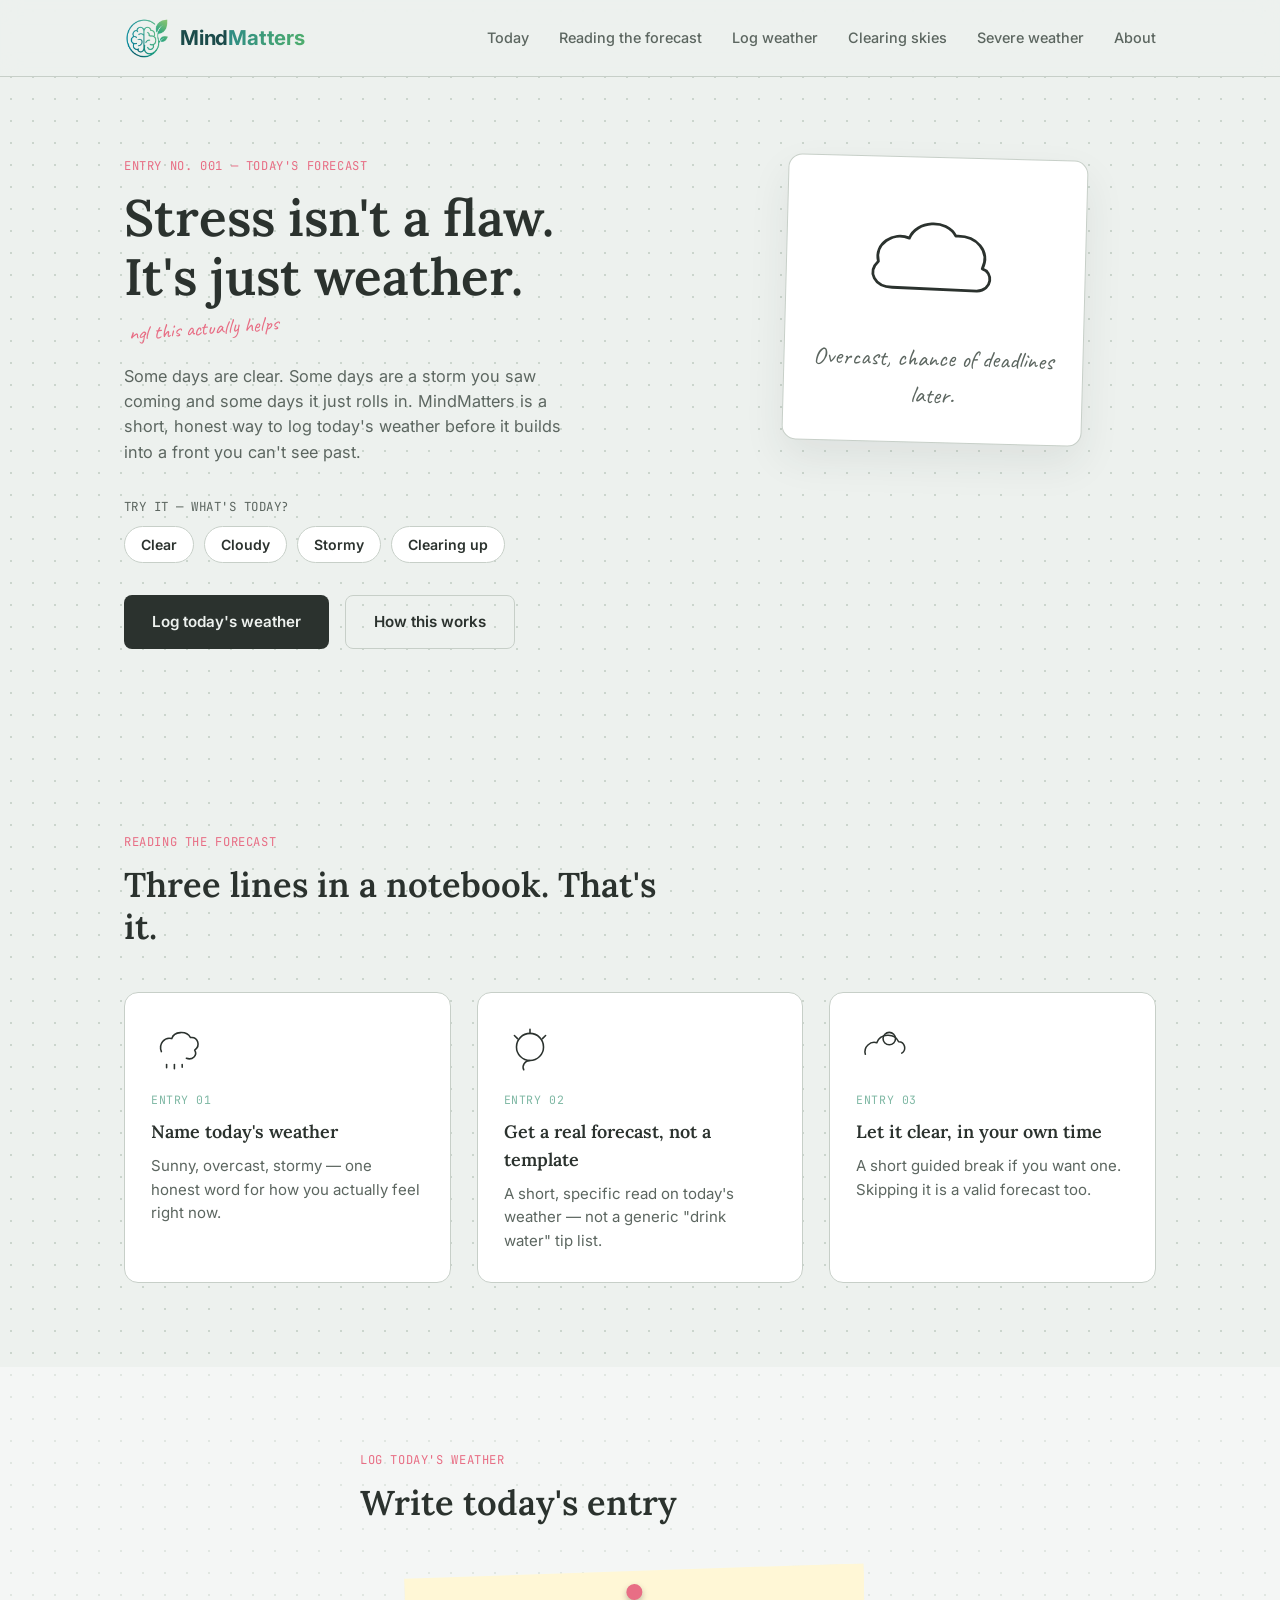
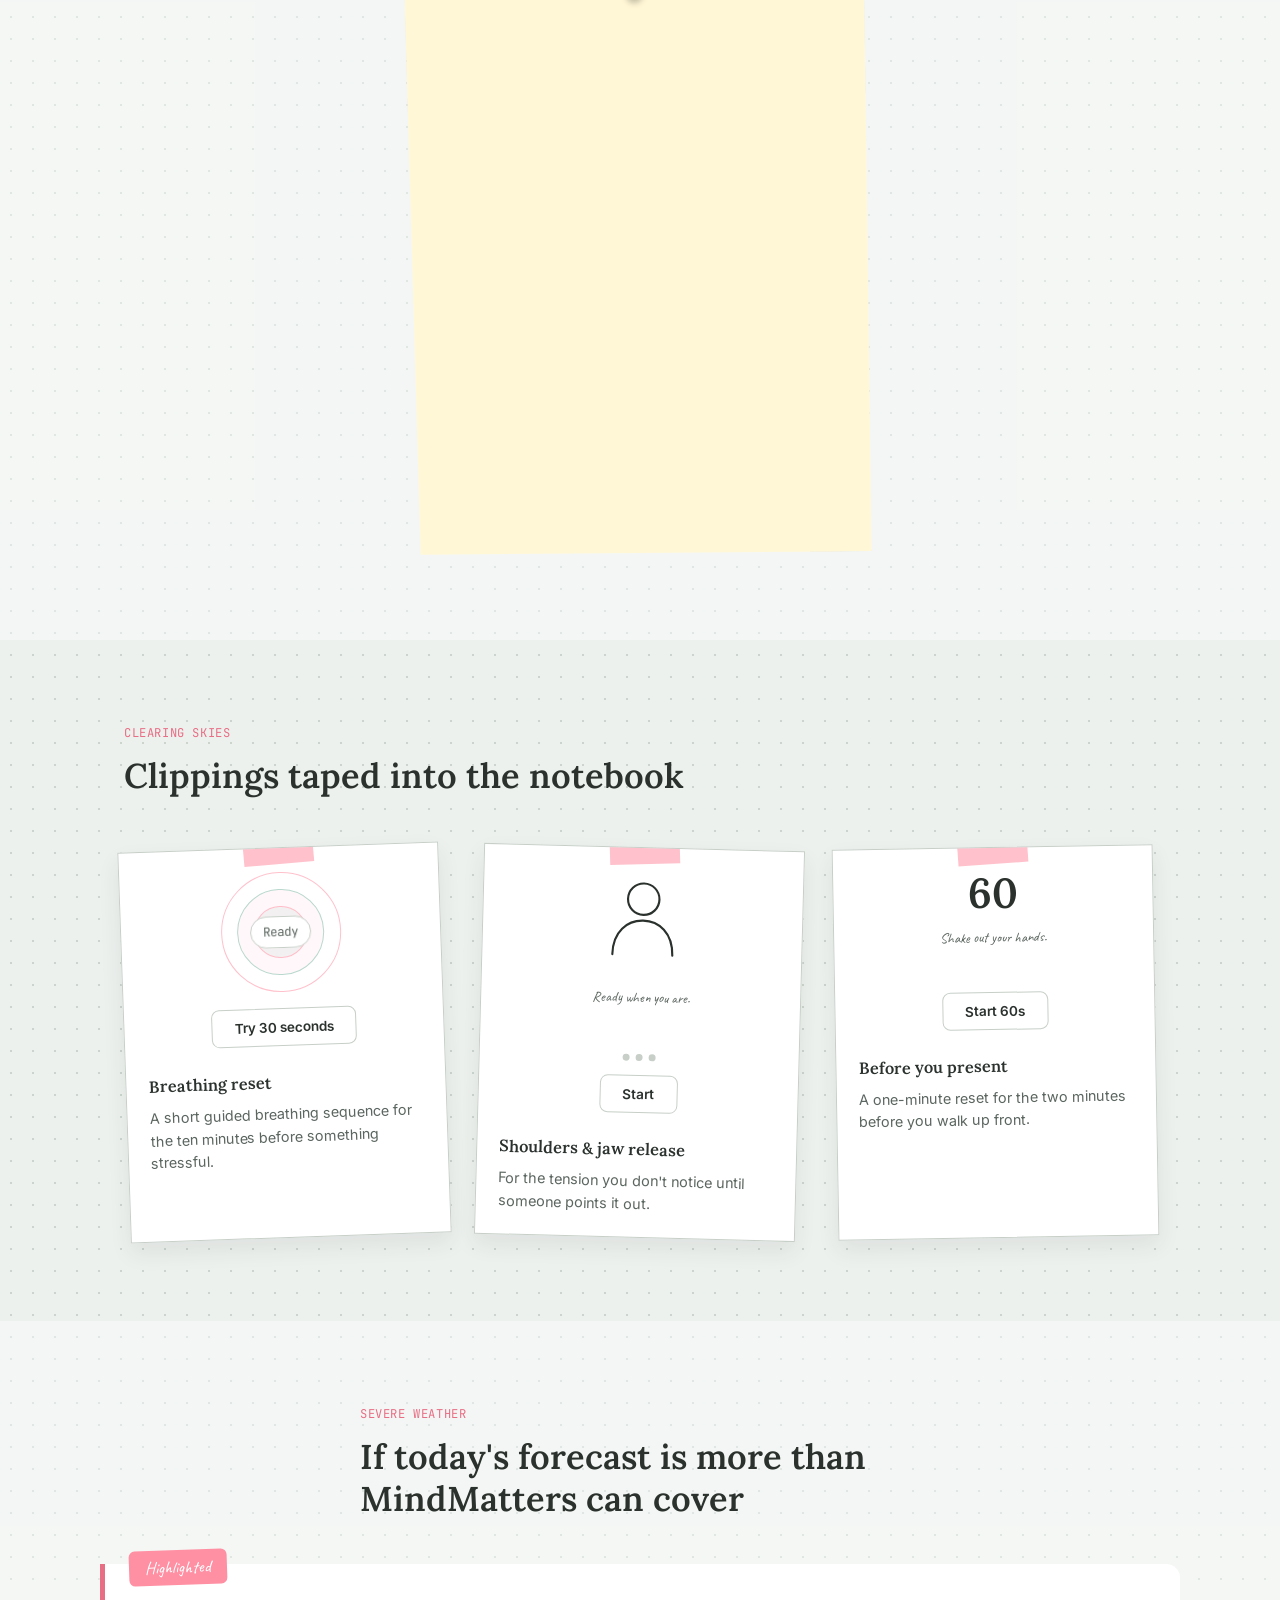
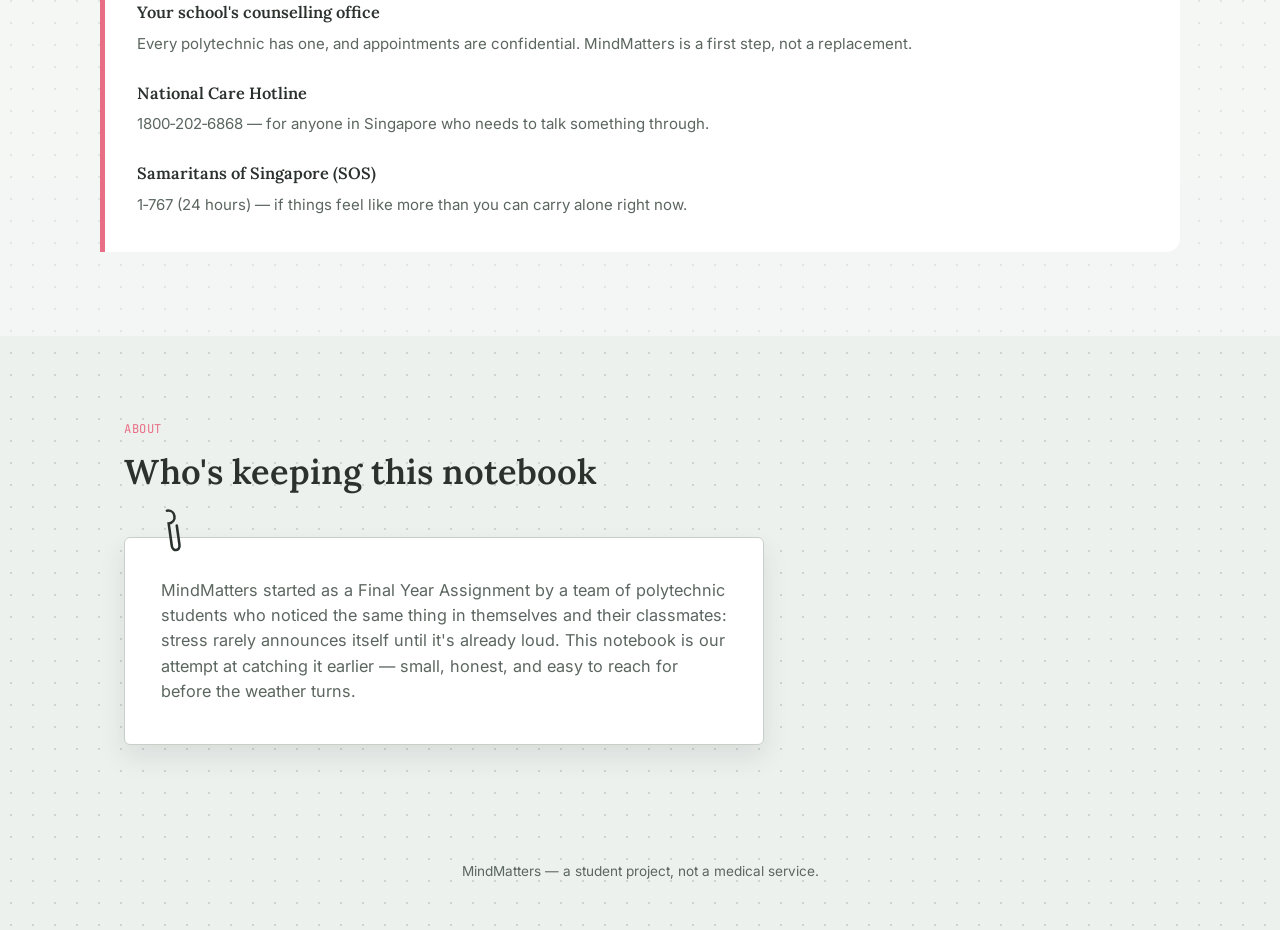
==== index.html @ 2b4a4339 "Add real weather transaction feature, rebuild Botpress logic, and update UI for better user experien" ====
<!DOCTYPE html>
<html lang="en">
<head>
<meta charset="UTF-8">
<meta name="viewport" content="width=device-width, initial-scale=1.0">
<title>MindMatters — Today's Forecast</title>
<link rel="preconnect" href="https://fonts.googleapis.com">
<link rel="preconnect" href="https://fonts.gstatic.com" crossorigin>
<link href="https://fonts.googleapis.com/css2?family=Lora:ital,wght@0,500;0,600;1,500&family=Caveat:wght@500;600;700&family=Inter:wght@400;500;600;700&family=JetBrains+Mono:wght@400;500&display=swap" rel="stylesheet">
<link rel="stylesheet" href="style.css">
</head>
<body>

<a class="skip-link" href="#main">Skip to content</a>

<!-- Ambient weather effects layer — purely decorative, sits behind all content -->
<div class="weather-fx" id="weatherFx" aria-hidden="true">
  <div class="fx-sun"></div>
  <div class="fx-rays">
    <span></span><span></span><span></span><span></span><span></span><span></span>
  </div>
  <div class="fx-clouds">
    <span class="fx-cloud fx-cloud-1"></span>
    <span class="fx-cloud fx-cloud-2"></span>
    <span class="fx-cloud fx-cloud-3"></span>
  </div>
  <div class="fx-rain">
    <span></span><span></span><span></span><span></span><span></span>
    <span></span><span></span><span></span><span></span><span></span>
    <span></span><span></span><span></span><span></span>
  </div>
  <div class="fx-sparkle">
    <span></span><span></span><span></span><span></span><span></span><span></span>
  </div>
</div>

<header class="site-header">
  <div class="header-inner">
    <a href="#home" class="logo">
      <img src="logo-icon.png" alt="" class="logo-mark" aria-hidden="true">
      <span class="logo-word">Mind<span class="logo-word-accent">Matters</span></span>
    </a>

    <button class="nav-toggle" id="navToggle" aria-expanded="false" aria-controls="primaryNav" aria-label="Toggle menu">
      <span></span><span></span><span></span>
    </button>

    <nav class="primary-nav" id="primaryNav">
      <a href="#home">Today</a>
      <a href="#how-it-works">Reading the forecast</a>
      <a href="#check-in">Log weather</a>
      <a href="#library">Clearing skies</a>
      <a href="#resources">Severe weather</a>
      <a href="#about">About</a>
    </nav>
  </div>
</header>

<main id="main">

  <!-- HERO: TODAY'S FORECAST -->
  <section id="home" class="hero">
    <div class="hero-copy">
      <p class="eyebrow">Entry no. 001 — Today's forecast</p>
      <h1>Stress isn't a flaw.<br>It's just weather.</h1>
      <span class="margin-note margin-note-1">ngl this actually helps</span>
      <p class="hero-sub">
        Some days are clear. Some days are a storm you saw coming and some
        days it just rolls in. MindMatters is a short, honest way to log
        today's weather before it builds into a front you can't see past.
      </p>

      <div class="weather-picker" role="group" aria-label="Try picking today's weather">
        <p class="picker-label">Try it — what's today?</p>
        <div class="picker-buttons">
          <button class="picker-btn" data-weather="sunny" aria-pressed="false">Clear</button>
          <button class="picker-btn" data-weather="cloudy" aria-pressed="false">Cloudy</button>
          <button class="picker-btn" data-weather="stormy" aria-pressed="false">Stormy</button>
          <button class="picker-btn" data-weather="clearing" aria-pressed="false">Clearing up</button>
        </div>
      </div>

      <div class="hero-actions">
        <a href="#check-in" class="btn btn-primary">Log today's weather</a>
        <a href="#how-it-works" class="btn btn-ghost">How this works</a>
      </div>
    </div>

    <div class="hero-visual">
      <div class="forecast-card" id="forecastCard">
        <div class="forecast-icon" id="forecastIcon" aria-hidden="true">
          <!-- Cloudy (default) -->
          <svg viewBox="0 0 200 160" class="icon-sketch">
            <path d="M46 118 C24 118 14 100 28 86 C22 64 46 48 66 56 C74 34 112 30 124 52 C150 50 168 70 158 92 C172 96 172 118 152 120 Z"
                  fill="none" stroke="currentColor" stroke-width="3.5" stroke-linecap="round" stroke-linejoin="round"/>
          </svg>
        </div>
        <p class="forecast-caption" id="forecastCaption">Overcast, chance of deadlines later.</p>
      </div>
    </div>
  </section>

  <!-- HOW IT WORKS: READING THE FORECAST -->
  <section id="how-it-works" class="section">
    <div class="section-head">
      <p class="eyebrow">Reading the forecast</p>
      <h2>Three lines in a notebook. That's it.</h2>
    </div>

    <div class="steps">
      <article class="step">
        <div class="step-icon" aria-hidden="true">
          <svg viewBox="0 0 100 100" class="icon-sketch">
            <path d="M20 55 C14 40 26 26 40 30 C44 16 68 14 76 28 C90 26 96 44 84 52 C90 62 80 72 68 68"
                  fill="none" stroke="currentColor" stroke-width="3" stroke-linecap="round" stroke-linejoin="round"/>
            <line x1="30" y1="80" x2="30" y2="86" stroke="currentColor" stroke-width="3" stroke-linecap="round"/>
            <line x1="45" y1="80" x2="45" y2="88" stroke="currentColor" stroke-width="3" stroke-linecap="round"/>
            <line x1="60" y1="80" x2="60" y2="85" stroke="currentColor" stroke-width="3" stroke-linecap="round"/>
          </svg>
        </div>
        <span class="step-mark">Entry 01</span>
        <h3>Name today's weather</h3>
        <p>Sunny, overcast, stormy — one honest word for how you actually feel right now.</p>
      </article>

      <article class="step">
        <div class="step-icon" aria-hidden="true">
          <svg viewBox="0 0 100 100" class="icon-sketch">
            <circle cx="50" cy="46" r="26" fill="none" stroke="currentColor" stroke-width="3"/>
            <path d="M50 20 L50 12 M74 30 L80 24 M26 30 L20 24 M50 72 C40 72 34 82 38 90"
                  fill="none" stroke="currentColor" stroke-width="3" stroke-linecap="round"/>
          </svg>
        </div>
        <span class="step-mark">Entry 02</span>
        <h3>Get a real forecast, not a template</h3>
        <p>A short, specific read on today's weather — not a generic "drink water" tip list.</p>
      </article>

      <article class="step">
        <div class="step-icon" aria-hidden="true">
          <svg viewBox="0 0 100 100" class="icon-sketch">
            <path d="M18 60 C14 46 28 34 40 38 C46 20 74 18 82 36 C94 36 98 52 88 58"
                  fill="none" stroke="currentColor" stroke-width="3" stroke-linecap="round" stroke-linejoin="round"/>
            <circle cx="64" cy="30" r="12" fill="none" stroke="currentColor" stroke-width="3"/>
          </svg>
        </div>
        <span class="step-mark">Entry 03</span>
        <h3>Let it clear, in your own time</h3>
        <p>A short guided break if you want one. Skipping it is a valid forecast too.</p>
      </article>
    </div>
  </section>

  <!-- CHECK-IN: LOG TODAY'S WEATHER (live Botpress chatbot) -->
  <section id="check-in" class="section section-alt">
    <div class="section-head">
      <p class="eyebrow">Log today's weather</p>
      <h2>Write today's entry</h2>
    </div>

    <div class="sticky-note-wrap">
      <div class="sticky-note sticky-note-chat">
        <span class="pin" aria-hidden="true"></span>
        <div id="bp-embedded-webchat"></div>
      </div>
    </div>
  </section>

  <!-- LIBRARY: CLEARING SKIES -->
  <section id="library" class="section">
    <div class="section-head">
      <p class="eyebrow">Clearing skies</p>
      <h2>Clippings taped into the notebook</h2>
    </div>

    <div class="library-grid">
      <article class="clipping clipping-1 clipping-breathing">
        <div class="clipping-tape" aria-hidden="true"></div>
        <div class="breathing-exercise">
          <div class="breathing-ring-wrap">
            <div class="breathing-ring" id="libraryRing">
              <div class="ring ring-1"></div>
              <div class="ring ring-2"></div>
              <div class="ring ring-3"></div>
              <span class="ring-label" id="libraryRingLabel">Ready</span>
            </div>
          </div>
          <button class="btn btn-ghost breathing-btn" id="breathingToggle">Try 30 seconds</button>
        </div>
        <h3>Breathing reset</h3>
        <p>A short guided breathing sequence for the ten minutes before something stressful.</p>
      </article>
      <article class="clipping clipping-2">
        <div class="clipping-tape" aria-hidden="true"></div>
        <div class="release-exercise">
          <div class="release-visual" aria-hidden="true">
            <svg viewBox="0 0 140 140" class="icon-sketch release-figure">
              <!-- simple head + shoulders outline -->
              <circle cx="70" cy="38" r="22" fill="none" stroke="currentColor" stroke-width="3"/>
              <path d="M28 116 C28 84 48 68 70 68 C92 68 112 84 112 116"
                    fill="none" stroke="currentColor" stroke-width="3" stroke-linecap="round"/>
              <!-- zone markers, toggled by JS -->
              <circle class="zone-mark zone-shoulders" cx="40" cy="82" r="9" fill="var(--highlight)" opacity="0"/>
              <circle class="zone-mark zone-shoulders" cx="100" cy="82" r="9" fill="var(--highlight)" opacity="0"/>
              <circle class="zone-mark zone-jaw" cx="70" cy="52" r="9" fill="var(--highlight)" opacity="0"/>
              <circle class="zone-mark zone-hands" cx="30" cy="118" r="9" fill="var(--highlight)" opacity="0"/>
              <circle class="zone-mark zone-hands" cx="110" cy="118" r="9" fill="var(--highlight)" opacity="0"/>
            </svg>
          </div>
          <p class="release-step-text" id="releaseStepText">Ready when you are.</p>
          <div class="release-dots" id="releaseDots" aria-hidden="true">
            <span class="release-dot"></span>
            <span class="release-dot"></span>
            <span class="release-dot"></span>
          </div>
          <button class="btn btn-ghost release-btn" id="releaseNextBtn">Start</button>
        </div>
        <h3>Shoulders &amp; jaw release</h3>
        <p>For the tension you don't notice until someone points it out.</p>
      </article>
      <article class="clipping clipping-3">
        <div class="clipping-tape" aria-hidden="true"></div>
        <div class="countdown-exercise">
          <div class="countdown-number" id="countdownNumber">60</div>
          <p class="countdown-line" id="countdownLine">Shake out your hands.</p>
          <button class="btn btn-ghost countdown-btn" id="countdownToggle">Start 60s</button>
        </div>
        <h3>Before you present</h3>
        <p>A one-minute reset for the two minutes before you walk up front.</p>
      </article>
    </div>
  </section>

  <!-- RESOURCES: SEVERE WEATHER ALERTS -->
  <section id="resources" class="section section-alt">
    <div class="section-head">
      <p class="eyebrow">Severe weather</p>
      <h2>If today's forecast is more than MindMatters can cover</h2>
    </div>

    <div class="alert-box">
      <span class="alert-tab">Highlighted</span>
      <div class="resource-list">
        <article class="resource-item">
          <h3>Your school's counselling office</h3>
          <p>Every polytechnic has one, and appointments are confidential. MindMatters is a first step, not a replacement.</p>
        </article>
        <article class="resource-item">
          <h3>National Care Hotline</h3>
          <p>1800‑202‑6868 — for anyone in Singapore who needs to talk something through.</p>
        </article>
        <article class="resource-item">
          <h3>Samaritans of Singapore (SOS)</h3>
          <p>1‑767 (24 hours) — if things feel like more than you can carry alone right now.</p>
        </article>
      </div>
    </div>
  </section>

  <!-- ABOUT: INDEX CARD -->
  <section id="about" class="section about">
    <div class="section-head">
      <p class="eyebrow">About</p>
      <h2>Who's keeping this notebook</h2>
    </div>

    <div class="index-card">
      <div class="paperclip" aria-hidden="true">
        <svg viewBox="0 0 40 90" class="icon-sketch">
          <path d="M20 10 C34 10 34 30 20 30 L20 65 C20 75 32 75 32 65 L32 35"
                fill="none" stroke="currentColor" stroke-width="4" stroke-linecap="round"/>
        </svg>
      </div>
      <p class="about-copy">
        MindMatters started as a Final Year Assignment by a team of polytechnic
        students who noticed the same thing in themselves and their classmates:
        stress rarely announces itself until it's already loud. This notebook
        is our attempt at catching it earlier — small, honest, and easy to
        reach for before the weather turns.
      </p>
    </div>
  </section>

</main>

<footer class="site-footer">
  <p>MindMatters — a student project, not a medical service.</p>
</footer>

<script src="script.js"></script>

<!-- Botpress chatbot embed -->
<script src="https://cdn.botpress.cloud/webchat/v3.6/inject.js"></script>
<script src="https://files.bpcontent.cloud/2026/07/03/06/20260703065441-HH4AR7KN.js" defer></script>

</body>
</html>
---- style.css ----
/* ---------- Design tokens ---------- */
:root {
  --paper: #EDF1EE;
  --paper-dot: #CBD5CD;
  --paper-white: #FFFFFF;
  --ink: #2B322E;
  --ink-soft: #5C6660;
  --highlight: #FF8FA3;
  --highlight-deep: #E86E85;
  --sun: #E8B34D;
  --storm: #4B5A78;
  --clearing: #7FB8A4;
  --line: #C7CFC8;

  --font-display: "Lora", Georgia, serif;
  --font-hand: "Caveat", cursive;
  --font-body: "Inter", -apple-system, sans-serif;
  --font-mono: "JetBrains Mono", monospace;

  --max-width: 1080px;
  --radius: 14px;

  /* Brand colors sampled from the teammate's logo gradient */
  --brand-deep: #1B4B4A;
  --brand-teal: #2E8B85;
  --brand-green: #4FAE6D;

  /* Whole-page tints per weather state (Option A: subtle wash, not a full repaint) */
  --paper-cloudy: #EDF1EE;
  --paper-sunny: #F6F0DE;
  --paper-stormy: #E6E9F0;
  --paper-clearing: #E9F2EC;
}

* { box-sizing: border-box; }
html { scroll-behavior: smooth; }

@media (prefers-reduced-motion: reduce) {
  html { scroll-behavior: auto; }
  *, *::before, *::after {
    animation-duration: 0.01ms !important;
    animation-iteration-count: 1 !important;
    transition-duration: 0.01ms !important;
  }
}

body {
  margin: 0;
  color: var(--ink);
  font-family: var(--font-body);
  line-height: 1.55;
  -webkit-font-smoothing: antialiased;
  background-color: var(--paper-cloudy);
  background-image: radial-gradient(var(--paper-dot) 1px, transparent 1px);
  background-size: 22px 22px;
  transition: background-color 0.7s ease;
}

/* Whole-page weather themes — a subtle wash only, dot grid and text stay the same */
body.theme-sunny { background-color: var(--paper-sunny); }
body.theme-cloudy { background-color: var(--paper-cloudy); }
body.theme-stormy { background-color: var(--paper-stormy); }
body.theme-clearing { background-color: var(--paper-clearing); }

/* Ensure real content always renders above the ambient weather layer */
.site-header, main, .site-footer {
  position: relative;
  z-index: 1;
}

/* ==================================================================
   AMBIENT WEATHER EFFECTS
   A restrained, atmospheric layer behind all content. Every element
   here is decorative (aria-hidden, pointer-events: none), low-opacity,
   and sits only in the negative space around your white content cards
   — so text contrast and readability are never affected.
   ================================================================== */

.weather-fx {
  position: fixed;
  inset: 0;
  z-index: 0;
  overflow: hidden;
  pointer-events: none;
}

/* Sub-layers are hidden by default; each theme reveals only the ones
   that make sense for that weather, with a slow cross-fade */
.fx-sun, .fx-rays, .fx-clouds, .fx-rain, .fx-sparkle {
  position: absolute;
  inset: 0;
  opacity: 0;
  transition: opacity 1.4s ease;
}

/* ---------- Sun glow + rays (sunny, and faintly in clearing) ---------- */
.fx-sun {
  background: radial-gradient(circle at 82% 12%, rgba(232, 179, 77, 0.35), transparent 42%);
  animation: fx-sun-pulse 8s ease-in-out infinite;
}
@keyframes fx-sun-pulse {
  0%, 100% { opacity: 1; }
  50% { opacity: 0.7; }
}

.fx-rays {
  transform-origin: 82% 12%;
  animation: fx-rays-rotate 120s linear infinite;
}
.fx-rays span {
  position: absolute;
  top: 12%;
  left: 82%;
  width: 1px;
  height: 46vh;
  background: linear-gradient(to bottom, rgba(232, 179, 77, 0.16), transparent);
  transform-origin: top center;
}
.fx-rays span:nth-child(1) { transform: rotate(0deg); }
.fx-rays span:nth-child(2) { transform: rotate(60deg); }
.fx-rays span:nth-child(3) { transform: rotate(120deg); }
.fx-rays span:nth-child(4) { transform: rotate(180deg); }
.fx-rays span:nth-child(5) { transform: rotate(240deg); }
.fx-rays span:nth-child(6) { transform: rotate(300deg); }
@keyframes fx-rays-rotate {
  from { transform: rotate(0deg); }
  to { transform: rotate(360deg); }
}

body.theme-sunny .fx-sun,
body.theme-sunny .fx-rays { opacity: 1; }
body.theme-clearing .fx-sun { opacity: 0.6; }

/* ---------- Drifting clouds (cloudy, and clearing as they drift away) ---------- */
.fx-cloud {
  position: absolute;
  border-radius: 50%;
  filter: blur(18px);
  background: radial-gradient(circle, rgba(92, 102, 96, 0.16), transparent 70%);
}
.fx-cloud-1 { width: 40vw; height: 40vw; top: 4%; left: -20%; animation: fx-drift-slow 70s linear infinite; }
.fx-cloud-2 { width: 30vw; height: 30vw; top: 32%; left: -35%; animation: fx-drift-slow 95s linear infinite 8s; }
.fx-cloud-3 { width: 24vw; height: 24vw; top: 62%; left: -15%; animation: fx-drift-slow 80s linear infinite 20s; }

@keyframes fx-drift-slow {
  from { transform: translateX(0); }
  to { transform: translateX(140vw); }
}

body.theme-cloudy .fx-clouds { opacity: 1; }
body.theme-stormy .fx-clouds { opacity: 1; }
body.theme-clearing .fx-clouds { opacity: 0.5; }

/* ---------- Falling rain (stormy) ---------- */
.fx-rain span {
  position: absolute;
  top: -10%;
  width: 1px;
  height: 3.5vh;
  background: linear-gradient(to bottom, transparent, rgba(75, 90, 120, 0.4));
  animation: fx-rain-fall 1.1s linear infinite;
}
.fx-rain span:nth-child(1)  { left: 4%;  animation-delay: 0s;    animation-duration: 1.0s; }
.fx-rain span:nth-child(2)  { left: 12%; animation-delay: 0.3s;  animation-duration: 1.2s; }
.fx-rain span:nth-child(3)  { left: 20%; animation-delay: 0.6s;  animation-duration: 0.9s; }
.fx-rain span:nth-child(4)  { left: 28%; animation-delay: 0.1s;  animation-duration: 1.1s; }
.fx-rain span:nth-child(5)  { left: 36%; animation-delay: 0.5s;  animation-duration: 1.3s; }
.fx-rain span:nth-child(6)  { left: 44%; animation-delay: 0.2s;  animation-duration: 1.0s; }
.fx-rain span:nth-child(7)  { left: 52%; animation-delay: 0.7s;  animation-duration: 1.15s; }
.fx-rain span:nth-child(8)  { left: 60%; animation-delay: 0.4s;  animation-duration: 0.95s; }
.fx-rain span:nth-child(9)  { left: 68%; animation-delay: 0.15s; animation-duration: 1.25s; }
.fx-rain span:nth-child(10) { left: 76%; animation-delay: 0.55s; animation-duration: 1.05s; }
.fx-rain span:nth-child(11) { left: 84%; animation-delay: 0.35s; animation-duration: 1.2s; }
.fx-rain span:nth-child(12) { left: 90%; animation-delay: 0.65s; animation-duration: 0.9s; }
.fx-rain span:nth-child(13) { left: 96%; animation-delay: 0.25s; animation-duration: 1.1s; }
.fx-rain span:nth-child(14) { left: 8%;  animation-delay: 0.8s;  animation-duration: 1.05s; }

@keyframes fx-rain-fall {
  from { transform: translateY(0); opacity: 0; }
  10% { opacity: 1; }
  90% { opacity: 1; }
  to { transform: translateY(115vh); opacity: 0; }
}

body.theme-stormy .fx-rain { opacity: 1; }

/* ---------- Rising sparkles (clearing) ---------- */
.fx-sparkle span {
  position: absolute;
  bottom: -4%;
  width: 4px;
  height: 4px;
  border-radius: 50%;
  background: var(--clearing);
  animation: fx-sparkle-rise 9s ease-in infinite;
}
.fx-sparkle span:nth-child(1) { left: 14%; animation-delay: 0s; }
.fx-sparkle span:nth-child(2) { left: 30%; animation-delay: 1.6s; }
.fx-sparkle span:nth-child(3) { left: 48%; animation-delay: 3.2s; }
.fx-sparkle span:nth-child(4) { left: 64%; animation-delay: 0.8s; }
.fx-sparkle span:nth-child(5) { left: 78%; animation-delay: 4.4s; }
.fx-sparkle span:nth-child(6) { left: 90%; animation-delay: 2.4s; }

@keyframes fx-sparkle-rise {
  0% { transform: translateY(0) scale(0.6); opacity: 0; }
  15% { opacity: 0.8; }
  85% { opacity: 0.5; }
  100% { transform: translateY(-90vh) scale(1); opacity: 0; }
}

body.theme-clearing .fx-sparkle { opacity: 1; }

/* Respect reduced-motion: switch off all ambient animation entirely
   rather than leaving elements frozen mid-frame */
@media (prefers-reduced-motion: reduce) {
  .weather-fx { display: none; }
}

.skip-link {
  position: absolute;
  left: -999px;
  top: 0;
  background: var(--ink);
  color: var(--paper);
  padding: 12px 20px;
  border-radius: 0 0 8px 0;
  z-index: 100;
}
.skip-link:focus { left: 0; }

a { color: inherit; }

h1, h2, h3 {
  font-family: var(--font-display);
  font-weight: 600;
  margin: 0;
  color: var(--ink);
}
p { margin: 0; }

.icon-sketch { width: 100%; height: 100%; color: var(--ink); }

.eyebrow {
  font-family: var(--font-mono);
  font-size: 0.76rem;
  letter-spacing: 0.05em;
  text-transform: uppercase;
  color: var(--highlight-deep);
  margin: 0 0 12px;
}

/* Handwritten margin notes */
.margin-note {
  display: inline-block;
  font-family: var(--font-hand);
  font-size: 1.3rem;
  color: var(--highlight-deep);
  transform: rotate(-4deg);
  margin: 6px 0 0 4px;
}

/* ---------- Buttons ---------- */
.btn {
  display: inline-flex;
  align-items: center;
  justify-content: center;
  padding: 14px 28px;
  border-radius: 8px;
  font-family: var(--font-body);
  font-weight: 600;
  font-size: 0.95rem;
  text-decoration: none;
  transition: transform 0.15s ease, box-shadow 0.15s ease;
}
.btn:focus-visible { outline: 3px solid var(--ink); outline-offset: 3px; }
.btn-primary { background: var(--ink); color: var(--paper); }
.btn-primary:hover { transform: translateY(-2px); box-shadow: 0 10px 24px rgba(43, 50, 46, 0.25); }
.btn-ghost { background: transparent; color: var(--ink); border: 1.5px solid var(--line); }
.btn-ghost:hover { border-color: var(--ink); }

/* ---------- Header ---------- */
.site-header {
  position: sticky;
  top: 0;
  z-index: 50;
  background: rgba(237, 241, 238, 0.9);
  backdrop-filter: blur(10px);
  border-bottom: 1px solid var(--line);
}
.header-inner {
  max-width: var(--max-width);
  margin: 0 auto;
  padding: 18px 24px;
  display: flex;
  align-items: center;
  justify-content: space-between;
}
.logo {
  display: flex; align-items: center; gap: 10px;
  text-decoration: none;
}
.logo-mark {
  height: 40px;
  width: auto;
  display: block;
}
.logo-word {
  font-family: var(--font-body);
  font-weight: 700;
  font-size: 1.28rem;
  letter-spacing: -0.01em;
  color: var(--brand-deep);
}
.logo-word-accent {
  background: linear-gradient(100deg, var(--brand-teal), var(--brand-green));
  -webkit-background-clip: text;
  background-clip: text;
  color: transparent;
}
.primary-nav { display: flex; gap: 30px; }
.primary-nav a {
  text-decoration: none; font-size: 0.9rem; font-weight: 500;
  color: var(--ink-soft); padding: 4px 0;
}
.primary-nav a:hover { color: var(--ink); }
.primary-nav a:focus-visible { outline: 2px solid var(--ink); outline-offset: 4px; }

.nav-toggle {
  display: none; flex-direction: column; justify-content: center; gap: 5px;
  width: 40px; height: 40px; background: none; border: none; cursor: pointer;
}
.nav-toggle span { display: block; height: 2px; width: 24px; background: var(--ink); transition: transform 0.2s ease, opacity 0.2s ease; }

/* ---------- Hero ---------- */
.hero {
  max-width: var(--max-width);
  margin: 0 auto;
  padding: 80px 24px 100px;
  display: grid;
  grid-template-columns: 1.1fr 0.9fr;
  gap: 48px;
  align-items: start;
}
.hero h1 {
  font-size: clamp(2.1rem, 4vw, 3.2rem);
  line-height: 1.15;
}
.hero-sub {
  margin-top: 20px; max-width: 46ch; color: var(--ink-soft); font-size: 1.02rem;
}

.weather-picker { margin-top: 32px; }
.picker-label {
  font-family: var(--font-mono); font-size: 0.78rem; color: var(--ink-soft);
  text-transform: uppercase; letter-spacing: 0.04em; margin-bottom: 10px;
}
.picker-buttons { display: flex; flex-wrap: wrap; gap: 10px; }
.picker-btn {
  font-family: var(--font-body); font-weight: 600; font-size: 0.88rem;
  padding: 9px 16px; border-radius: 100px; border: 1.5px solid var(--line);
  background: var(--paper-white); color: var(--ink); cursor: pointer;
  transition: transform 0.12s ease, border-color 0.12s ease, background 0.12s ease;
}
.picker-btn:hover { transform: translateY(-1px); border-color: var(--ink); }
.picker-btn:focus-visible { outline: 2px solid var(--ink); outline-offset: 2px; }
.picker-btn.active { background: var(--ink); color: var(--paper); border-color: var(--ink); }

.hero-actions { margin-top: 32px; display: flex; gap: 16px; flex-wrap: wrap; }

.hero-visual { display: flex; justify-content: center; }
.forecast-card {
  background: var(--paper-white);
  border: 1px solid var(--line);
  border-radius: var(--radius);
  padding: 36px 28px 28px;
  width: 100%;
  max-width: 300px;
  text-align: center;
  transform: rotate(1.5deg);
  box-shadow: 0 18px 40px rgba(43, 50, 46, 0.08);
}
.forecast-icon { width: 160px; height: 128px; margin: 0 auto; transition: color 0.2s ease; }
.forecast-caption {
  margin-top: 18px; font-family: var(--font-hand); font-size: 1.5rem; color: var(--ink-soft);
}

/* Weather state colors */
.forecast-card.state-sunny .forecast-icon { color: var(--sun); }
.forecast-card.state-stormy .forecast-icon { color: var(--storm); }
.forecast-card.state-clearing .forecast-icon { color: var(--clearing); }

/* ---------- Generic section ---------- */
.section { max-width: var(--max-width); margin: 0 auto; padding: 84px 24px; }
.section-alt { max-width: none; background: rgba(255,255,255,0.4); }
.section-alt > * { max-width: var(--max-width); margin-left: auto; margin-right: auto; }
.section-head { max-width: 56ch; margin-bottom: 44px; }
.section-head h2 { font-size: clamp(1.6rem, 3vw, 2.15rem); line-height: 1.22; }

/* ---------- Steps ---------- */
.steps { display: grid; grid-template-columns: repeat(3, 1fr); gap: 26px; }
.step {
  padding: 30px 26px; background: var(--paper-white);
  border-radius: var(--radius); border: 1px solid var(--line);
}
.step-icon { width: 52px; height: 52px; margin-bottom: 16px; }
.step-mark {
  display: block; font-family: var(--font-mono); font-size: 0.72rem;
  text-transform: uppercase; letter-spacing: 0.05em; color: var(--clearing); margin-bottom: 10px;
}
.step h3 { font-size: 1.12rem; margin-bottom: 8px; }
.step p { color: var(--ink-soft); font-size: 0.94rem; }

/* ---------- Sticky note (check-in placeholder) ---------- */
.sticky-note-wrap { display: flex; justify-content: center; }
.sticky-note {
  position: relative;
  background: #FFF7D6;
  width: 100%;
  max-width: 560px;
  padding: 56px 32px 40px;
  text-align: center;
  transform: rotate(-1.2deg);
  box-shadow: 0 14px 30px rgba(43, 50, 46, 0.12);
  clip-path: polygon(0% 1%, 100% 0%, 99% 100%, 1% 99%);
}
.pin {
  position: absolute;
  top: 16px; left: 50%; transform: translateX(-50%);
  width: 16px; height: 16px; border-radius: 50%;
  background: var(--highlight-deep);
  box-shadow: 0 3px 6px rgba(0,0,0,0.25);
}

/* Chat variant of the sticky note — taller, holds the embedded Botpress iframe */
.sticky-note-chat {
  padding: 44px 16px 24px;
  max-width: 460px;
}
#bp-embedded-webchat {
  width: 100%;
  min-height: 520px;
}

.chat-fallback {
  display: flex;
  align-items: center;
  justify-content: center;
  min-height: 420px;
  border: 1px dashed var(--line);
  border-radius: 10px;
  background: rgba(255,255,255,0.55);
  color: var(--ink-soft);
  font-size: 0.95rem;
}

/* Force Botpress's injected widget to render inline instead of as a floating bubble */
#bp-embedded-webchat iframe,
.bp-widget-web,
#bp-web-widget {
  position: static !important;
  width: 100% !important;
  height: 520px !important;
  max-height: none !important;
  border: none !important;
  border-radius: 10px;
  box-shadow: none !important;
}
.placeholder-badge {
  display: inline-block; font-family: var(--font-mono); font-size: 0.7rem;
  text-transform: uppercase; letter-spacing: 0.05em;
  background: var(--highlight); color: #fff; padding: 5px 12px; border-radius: 100px;
  margin-bottom: 16px;
}
.placeholder-title { font-family: var(--font-hand); font-size: 1.6rem; margin-bottom: 8px; color: var(--ink); }
.placeholder-sub { color: var(--ink-soft); font-size: 0.92rem; max-width: 40ch; margin: 0 auto; }

/* ---------- Library: taped clippings ---------- */
.library-grid { display: grid; grid-template-columns: repeat(3, 1fr); gap: 34px; padding-top: 6px; }
.clipping {
  position: relative;
  background: var(--paper-white);
  border: 1px solid var(--line);
  overflow: hidden;
  box-shadow: 0 10px 22px rgba(43, 50, 46, 0.08);
}
.clipping-1 { transform: rotate(-2deg); }
.clipping-2 { transform: rotate(1.5deg); }
.clipping-3 { transform: rotate(-1deg); }
.clipping-muted { opacity: 0.65; }
.clipping-tape {
  position: absolute; top: -6px; left: 50%; transform: translateX(-50%) rotate(-3deg);
  width: 70px; height: 22px; background: rgba(255, 143, 163, 0.55);
}
.library-thumb {
  height: 130px;
  background: linear-gradient(135deg, #EAF2EC, rgba(255,143,163,0.35) 180%);
  display: flex; align-items: center; justify-content: center;
}
.clipping h3 { font-size: 1.02rem; margin: 20px 22px 8px; }
.clipping p { font-size: 0.9rem; color: var(--ink-soft); margin: 0 22px 22px; }

/* ---------- Interactive breathing exercise card ---------- */
.breathing-exercise {
  padding: 24px 22px 4px;
  display: flex;
  flex-direction: column;
  align-items: center;
  gap: 16px;
}
.breathing-ring-wrap {
  width: 100%;
  display: flex;
  justify-content: center;
}
.breathing-ring {
  position: relative;
  width: 120px;
  height: 120px;
  display: flex;
  align-items: center;
  justify-content: center;
}
.breathing-ring .ring {
  position: absolute;
  border-radius: 50%;
  border: 1.5px solid var(--highlight);
  opacity: 0.55;
}
.breathing-ring .ring-1 { width: 100%; height: 100%; }
.breathing-ring .ring-2 { width: 72%; height: 72%; background: rgba(255,143,163,0.12); border-color: var(--clearing); }
.breathing-ring .ring-3 { width: 44%; height: 44%; background: rgba(127,184,164,0.18); }

.breathing-ring.active .ring-1 { animation: breathe-cycle 6s ease-in-out infinite; }
.breathing-ring.active .ring-2 { animation: breathe-cycle 6s ease-in-out infinite 0.12s; }
.breathing-ring.active .ring-3 { animation: breathe-cycle 6s ease-in-out infinite 0.24s; }

@keyframes breathe-cycle {
  0%, 100% { transform: scale(0.8); }
  40% { transform: scale(1.15); }
  60% { transform: scale(1.15); }
}

.ring-label {
  position: relative;
  z-index: 2;
  font-family: var(--font-mono);
  font-size: 0.78rem;
  color: var(--ink-soft);
  background: var(--paper-white);
  padding: 5px 12px;
  border-radius: 100px;
  border: 1px solid var(--line);
}
.breathing-btn {
  padding: 10px 22px;
  font-size: 0.85rem;
}

/* ---------- Shoulders & jaw release (click-through) ---------- */
.release-exercise {
  padding: 24px 22px 4px;
  display: flex;
  flex-direction: column;
  align-items: center;
  gap: 14px;
}
.release-visual {
  width: 100px;
  height: 100px;
}
.zone-mark {
  transition: opacity 0.3s ease;
}
.release-step-text {
  font-family: var(--font-hand);
  font-size: 1.25rem;
  color: var(--ink-soft);
  text-align: center;
  min-height: 32px;
}
.release-dots {
  display: flex;
  gap: 6px;
}
.release-dot {
  width: 7px;
  height: 7px;
  border-radius: 50%;
  background: var(--line);
  transition: background 0.2s ease;
}
.release-dot.active { background: var(--highlight-deep); }
.release-btn {
  padding: 10px 22px;
  font-size: 0.85rem;
}

/* ---------- Before you present (countdown) ---------- */
.countdown-exercise {
  padding: 24px 22px 4px;
  display: flex;
  flex-direction: column;
  align-items: center;
  gap: 12px;
}
.countdown-number {
  font-family: var(--font-display);
  font-size: 2.6rem;
  font-weight: 600;
  color: var(--ink);
  line-height: 1;
}
.countdown-line {
  font-family: var(--font-hand);
  font-size: 1.25rem;
  color: var(--ink-soft);
  text-align: center;
  min-height: 32px;
}
.countdown-btn {
  padding: 10px 22px;
  font-size: 0.85rem;
}

/* ---------- Resources: highlighted alert box ---------- */
.alert-box {
  position: relative;
  background: var(--paper-white);
  border-left: 5px solid var(--highlight-deep);
  border-radius: 0 var(--radius) var(--radius) 0;
  padding: 32px 32px 8px;
}
.alert-tab {
  position: absolute; top: -14px; left: 24px;
  background: var(--highlight); color: #fff;
  font-family: var(--font-hand); font-size: 1.1rem;
  padding: 4px 16px; border-radius: 6px; transform: rotate(-2deg);
}
.resource-list { display: grid; gap: 18px; padding-bottom: 24px; }
.resource-item { padding: 4px 0; }
.resource-item h3 { font-size: 1.02rem; margin-bottom: 6px; }
.resource-item p { color: var(--ink-soft); font-size: 0.94rem; }

/* ---------- About: index card ---------- */
.index-card {
  position: relative;
  background: var(--paper-white);
  border: 1px solid var(--line);
  border-radius: 6px;
  padding: 40px 36px;
  max-width: 640px;
  box-shadow: 0 12px 26px rgba(43, 50, 46, 0.1);
}
.paperclip {
  position: absolute; top: -34px; left: 32px;
  width: 26px; height: 58px; transform: rotate(-8deg);
  color: var(--ink-soft);
}
.about-copy { color: var(--ink-soft); font-size: 1.02rem; max-width: 58ch; }

/* ---------- Footer ---------- */
.site-footer { text-align: center; padding: 32px 24px 48px; color: var(--ink-soft); font-size: 0.85rem; }

/* ---------- Responsive ---------- */
@media (max-width: 860px) {
  .hero { grid-template-columns: 1fr; padding-top: 52px; }
  .hero-visual { order: -1; margin-bottom: 24px; justify-content: flex-start; }
  .steps { grid-template-columns: 1fr; }
  .library-grid { grid-template-columns: 1fr; }
}

@media (max-width: 720px) {
  .nav-toggle { display: flex; }
  .primary-nav {
    position: absolute; top: 100%; left: 0; right: 0;
    flex-direction: column; background: var(--paper);
    border-bottom: 1px solid var(--line);
    padding: 12px 24px 24px; gap: 4px;
    transform: translateY(-8px); opacity: 0; pointer-events: none;
    transition: transform 0.2s ease, opacity 0.2s ease;
  }
  .primary-nav.open { transform: translateY(0); opacity: 1; pointer-events: auto; }
  .primary-nav a { padding: 12px 0; border-bottom: 1px solid var(--line); }
  .nav-toggle.open span:nth-child(1) { transform: translateY(7px) rotate(45deg); }
  .nav-toggle.open span:nth-child(2) { opacity: 0; }
  .nav-toggle.open span:nth-child(3) { transform: translateY(-7px) rotate(-45deg); }
}
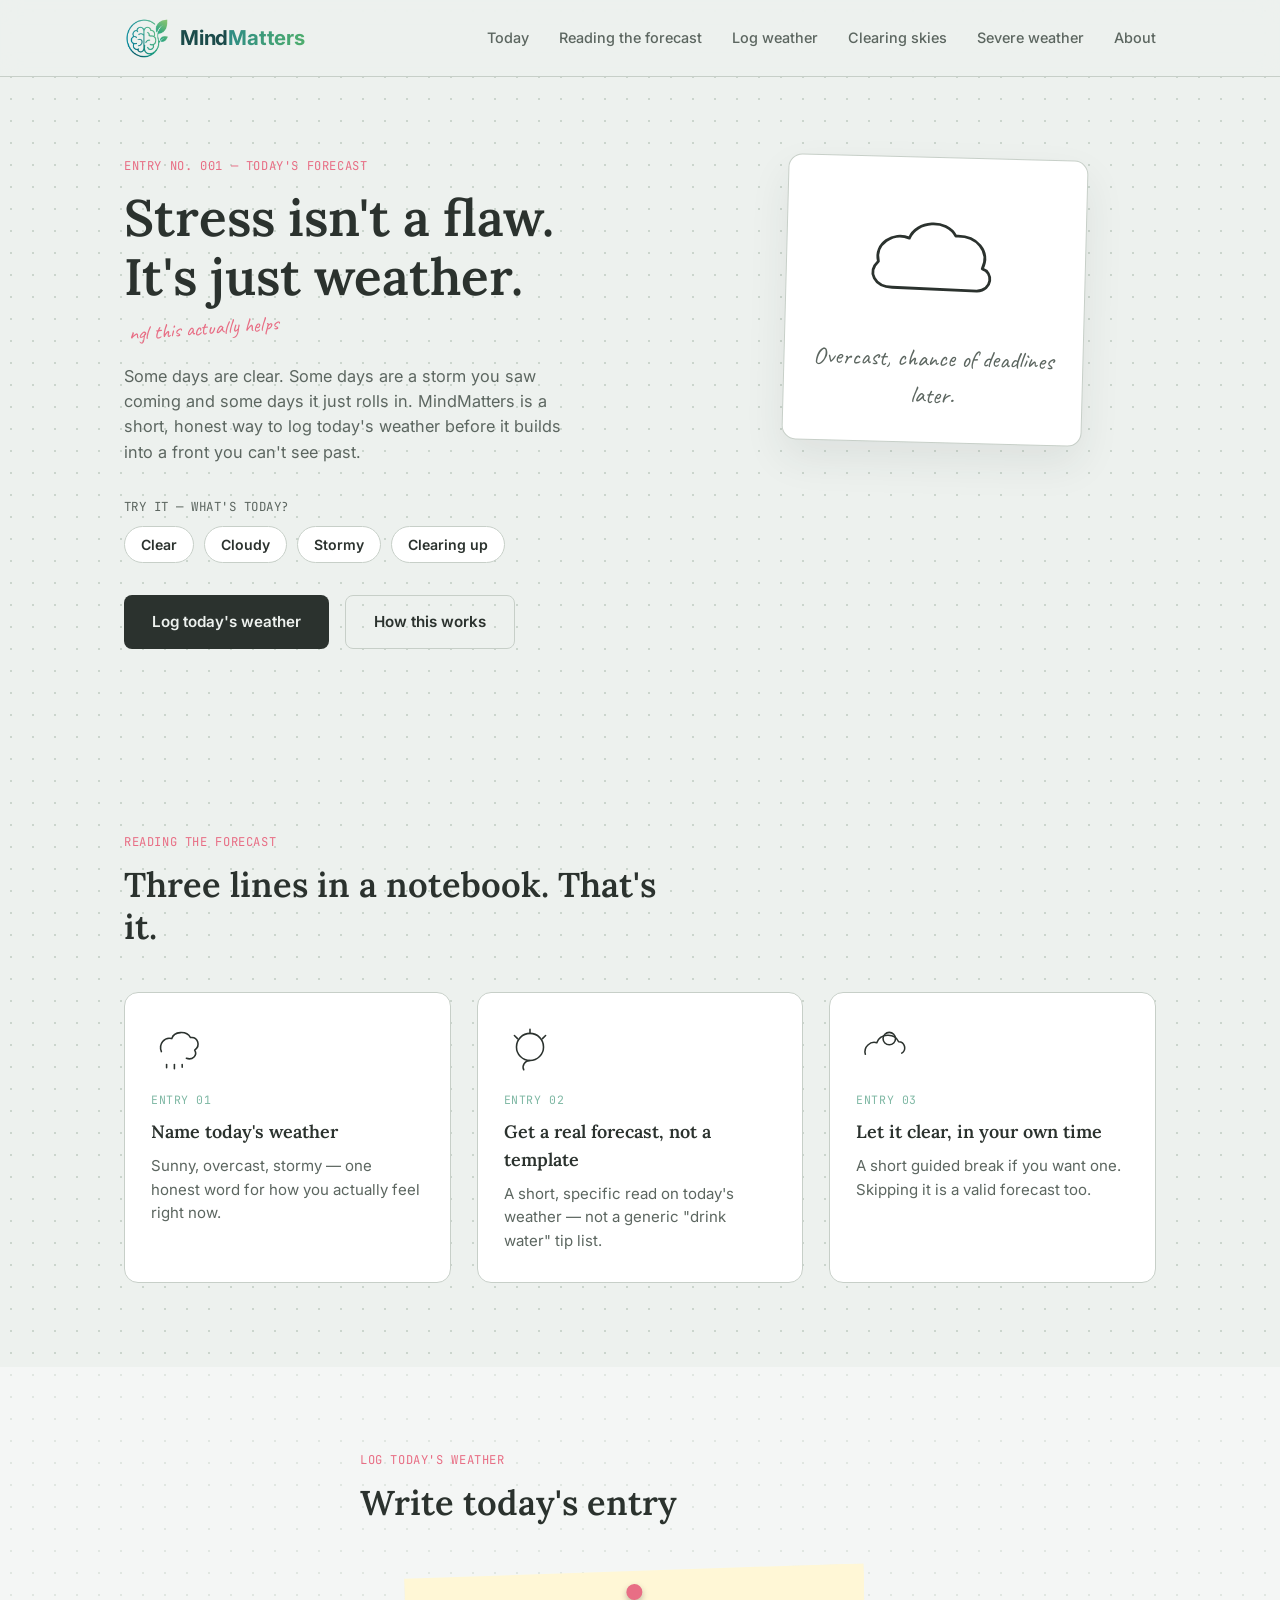
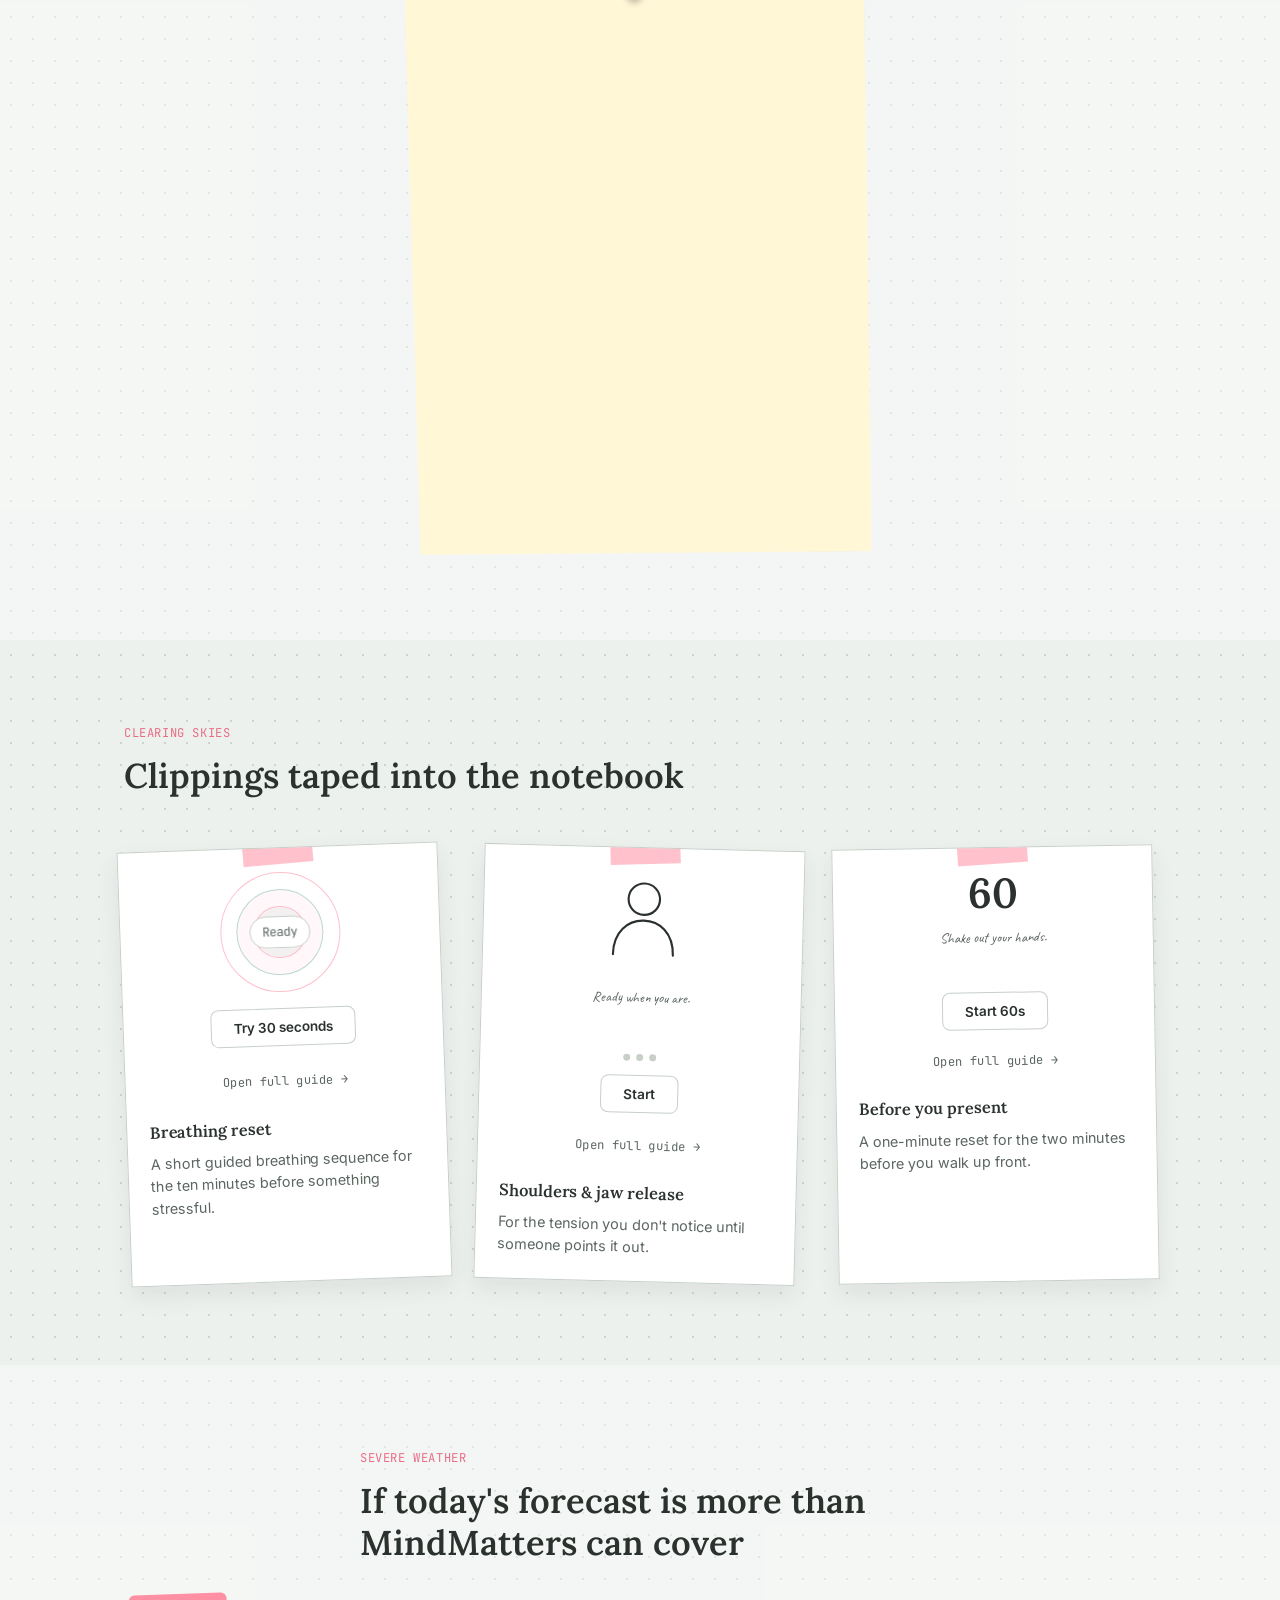
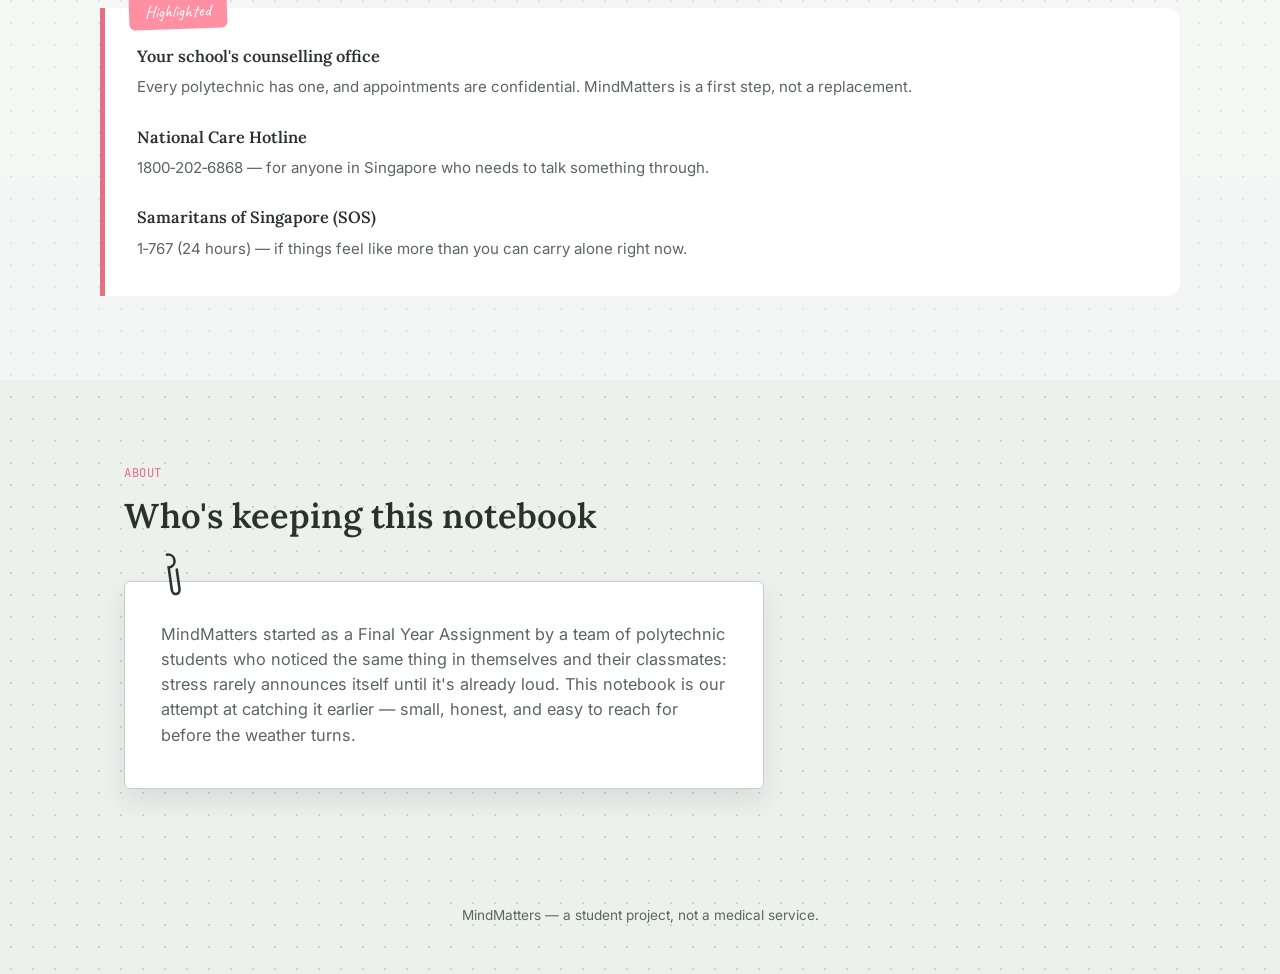
==== commit 10bf4774: "Add separate pages for breathing and countdown exercises, and update the main index page to include " ====
--- a/index.html
+++ b/index.html
@@ -186,6 +186,7 @@
             </div>
           </div>
           <button class="btn btn-ghost breathing-btn" id="breathingToggle">Try 30 seconds</button>
+          <a href="breathing.html" class="clipping-fullpage-link">Open full guide →</a>
         </div>
         <h3>Breathing reset</h3>
         <p>A short guided breathing sequence for the ten minutes before something stressful.</p>
@@ -214,6 +215,7 @@
             <span class="release-dot"></span>
           </div>
           <button class="btn btn-ghost release-btn" id="releaseNextBtn">Start</button>
+          <a href="release.html" class="clipping-fullpage-link">Open full guide →</a>
         </div>
         <h3>Shoulders &amp; jaw release</h3>
         <p>For the tension you don't notice until someone points it out.</p>
@@ -224,6 +226,7 @@
           <div class="countdown-number" id="countdownNumber">60</div>
           <p class="countdown-line" id="countdownLine">Shake out your hands.</p>
           <button class="btn btn-ghost countdown-btn" id="countdownToggle">Start 60s</button>
+          <a href="countdown.html" class="clipping-fullpage-link">Open full guide →</a>
         </div>
         <h3>Before you present</h3>
         <p>A one-minute reset for the two minutes before you walk up front.</p>
@@ -287,10 +290,9 @@
   <p>MindMatters — a student project, not a medical service.</p>
 </footer>
 
-<script src="script.js"></script>
-
 <!-- Botpress chatbot embed -->
 <script src="https://cdn.botpress.cloud/webchat/v3.6/inject.js"></script>
+<script src="script.js" defer></script>
 <script src="https://files.bpcontent.cloud/2026/07/03/06/20260703065441-HH4AR7KN.js" defer></script>
 
 </body>
--- a/style.css
+++ b/style.css
@@ -685,3 +685,177 @@
   .nav-toggle.open span:nth-child(2) { opacity: 0; }
   .nav-toggle.open span:nth-child(3) { transform: translateY(-7px) rotate(-45deg); }
 }
+
+/* ==================================================================
+   PHASE 3 ADDITIONS — appended only, nothing above this line touched.
+   Covers: the small "Open full guide" links on the mini exercise
+   cards, plus shared layout rules reused by the three dedicated
+   full-page guides (breathing.html, release.html, countdown.html).
+   ================================================================== */
+
+.clipping-fullpage-link {
+  display: inline-block;
+  margin-top: 10px;
+  font-family: var(--font-mono);
+  font-size: 0.76rem;
+  letter-spacing: 0.03em;
+  color: var(--ink-soft);
+  text-decoration: none;
+  border-bottom: 1px solid transparent;
+  transition: color 0.15s ease, border-color 0.15s ease;
+}
+.clipping-fullpage-link:hover {
+  color: var(--highlight-deep);
+  border-color: var(--highlight-deep);
+}
+.clipping-fullpage-link:focus-visible {
+  outline: 2px solid var(--ink);
+  outline-offset: 3px;
+}
+
+/* ---------- Shared layout for dedicated full-page guides ---------- */
+
+.guide-main {
+  max-width: 720px;
+  margin: 0 auto;
+  padding: 64px 24px 100px;
+}
+
+.guide-back-link {
+  display: inline-flex;
+  align-items: center;
+  gap: 6px;
+  font-family: var(--font-mono);
+  font-size: 0.8rem;
+  color: var(--ink-soft);
+  text-decoration: none;
+  margin-bottom: 36px;
+}
+.guide-back-link:hover { color: var(--ink); }
+.guide-back-link:focus-visible { outline: 2px solid var(--ink); outline-offset: 3px; }
+
+.guide-head {
+  margin-bottom: 48px;
+}
+.guide-head h1 {
+  font-size: clamp(1.9rem, 4vw, 2.6rem);
+  line-height: 1.18;
+  margin-bottom: 14px;
+}
+.guide-head p {
+  color: var(--ink-soft);
+  font-size: 1.02rem;
+  max-width: 54ch;
+}
+
+.guide-panel {
+  background: var(--paper-white);
+  border: 1px solid var(--line);
+  border-radius: var(--radius);
+  padding: 56px 40px;
+  display: flex;
+  flex-direction: column;
+  align-items: center;
+  gap: 28px;
+  box-shadow: 0 18px 40px rgba(43, 50, 46, 0.08);
+}
+
+/* Large breathing ring for the dedicated page */
+.guide-breathing-ring {
+  position: relative;
+  width: 260px;
+  height: 260px;
+  display: flex;
+  align-items: center;
+  justify-content: center;
+}
+.guide-breathing-ring .ring {
+  position: absolute;
+  border-radius: 50%;
+  border: 1.5px solid var(--highlight);
+  opacity: 0.55;
+}
+.guide-breathing-ring .ring-1 { width: 100%; height: 100%; }
+.guide-breathing-ring .ring-2 { width: 72%; height: 72%; background: rgba(255,143,163,0.12); border-color: var(--clearing); }
+.guide-breathing-ring .ring-3 { width: 44%; height: 44%; background: rgba(127,184,164,0.18); }
+.guide-breathing-ring.active .ring-1 { animation: breathe-cycle 6s ease-in-out infinite; }
+.guide-breathing-ring.active .ring-2 { animation: breathe-cycle 6s ease-in-out infinite 0.12s; }
+.guide-breathing-ring.active .ring-3 { animation: breathe-cycle 6s ease-in-out infinite 0.24s; }
+
+.guide-ring-label {
+  position: relative;
+  z-index: 2;
+  font-family: var(--font-hand);
+  font-size: 1.7rem;
+  color: var(--ink);
+  background: var(--paper-white);
+  padding: 8px 20px;
+  border-radius: 100px;
+  border: 1px solid var(--line);
+}
+
+.guide-progress {
+  font-family: var(--font-mono);
+  font-size: 0.82rem;
+  color: var(--ink-soft);
+  letter-spacing: 0.03em;
+}
+
+/* Large figure + zone markers for the release guide */
+.guide-release-figure {
+  width: 240px;
+  height: 240px;
+}
+
+.guide-step-text {
+  font-family: var(--font-hand);
+  font-size: 1.9rem;
+  color: var(--ink);
+  text-align: center;
+  max-width: 30ch;
+  line-height: 1.3;
+  min-height: 2.6em;
+}
+
+.guide-dots {
+  display: flex;
+  gap: 10px;
+}
+.guide-dot {
+  width: 10px;
+  height: 10px;
+  border-radius: 50%;
+  background: var(--line);
+  transition: background 0.2s ease, transform 0.2s ease;
+}
+.guide-dot.active {
+  background: var(--highlight-deep);
+  transform: scale(1.2);
+}
+
+/* Large countdown number for the presenting guide */
+.guide-countdown-number {
+  font-family: var(--font-display);
+  font-size: 5.5rem;
+  font-weight: 600;
+  color: var(--ink);
+  line-height: 1;
+}
+.guide-countdown-line {
+  font-family: var(--font-hand);
+  font-size: 1.6rem;
+  color: var(--ink-soft);
+  text-align: center;
+  min-height: 1.4em;
+}
+
+.guide-btn {
+  padding: 16px 36px;
+  font-size: 1rem;
+}
+
+@media (max-width: 600px) {
+  .guide-panel { padding: 40px 24px; }
+  .guide-breathing-ring { width: 200px; height: 200px; }
+  .guide-countdown-number { font-size: 4rem; }
+}
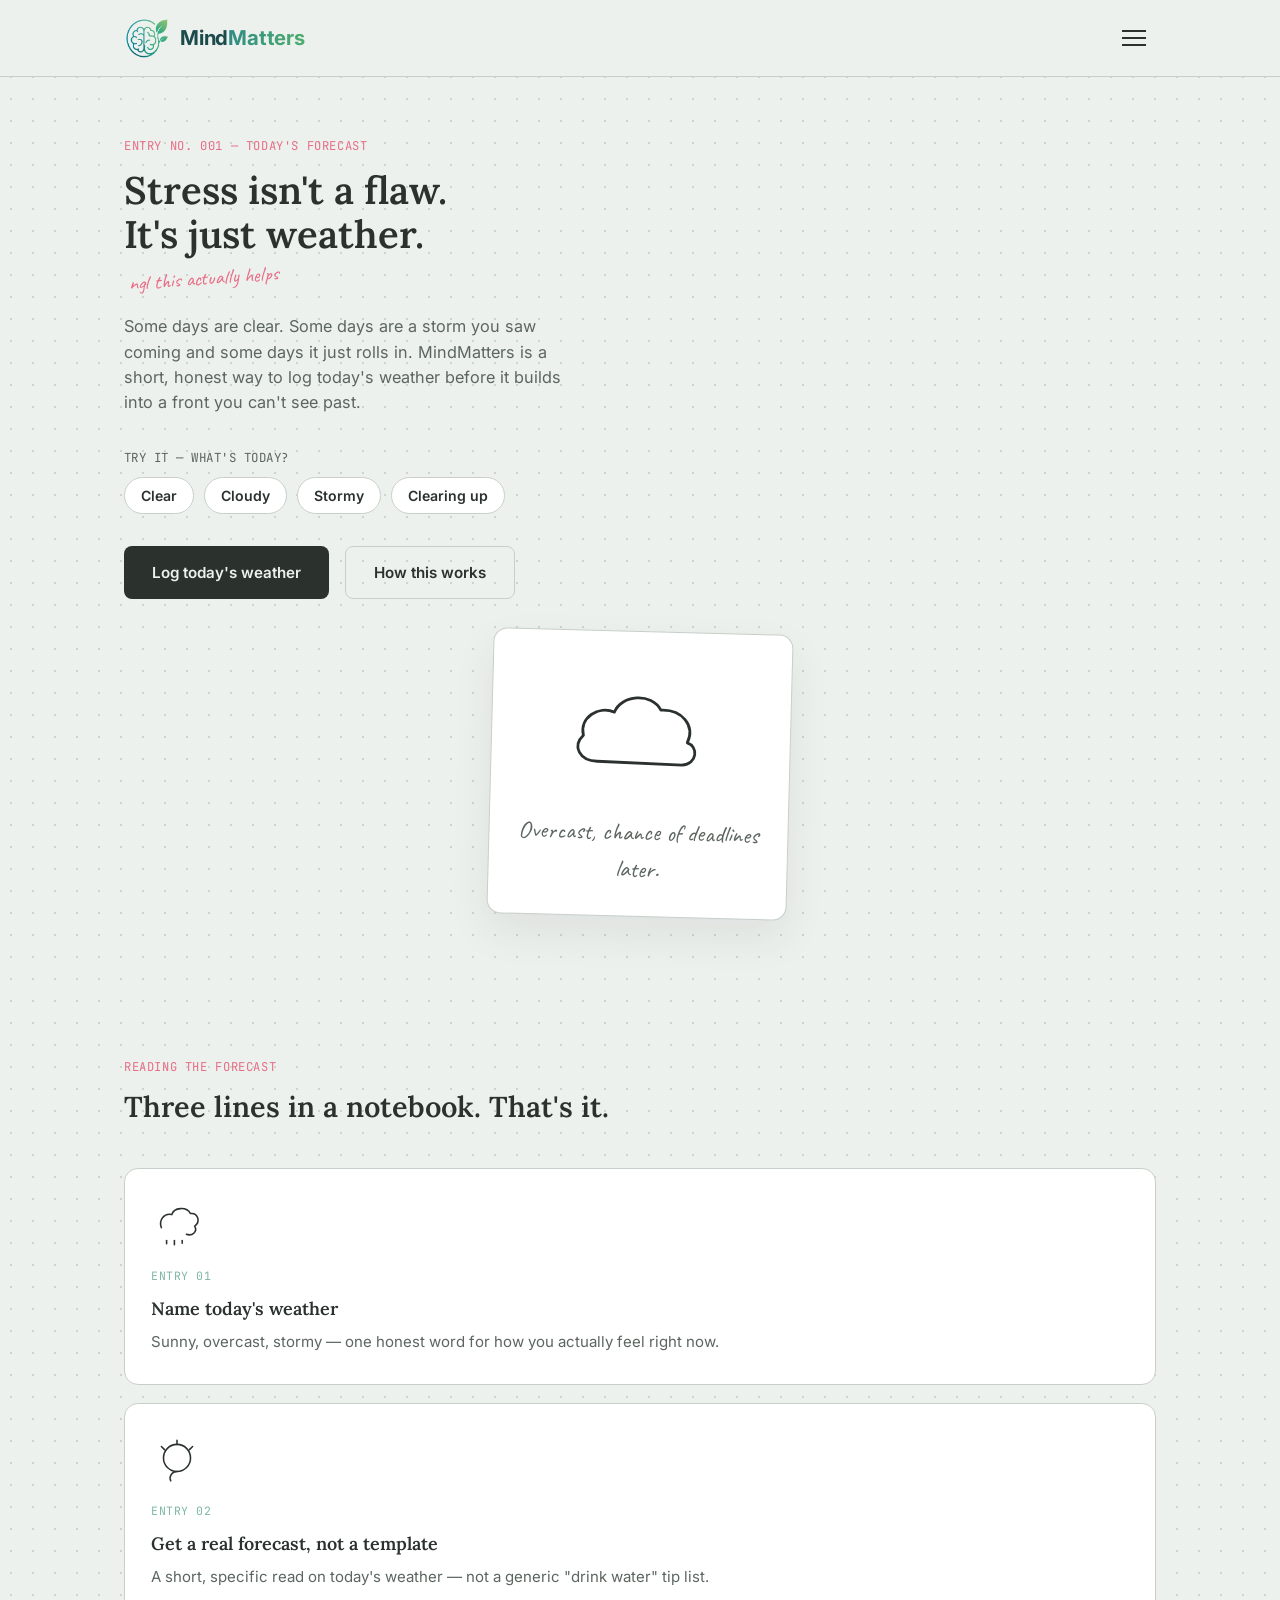
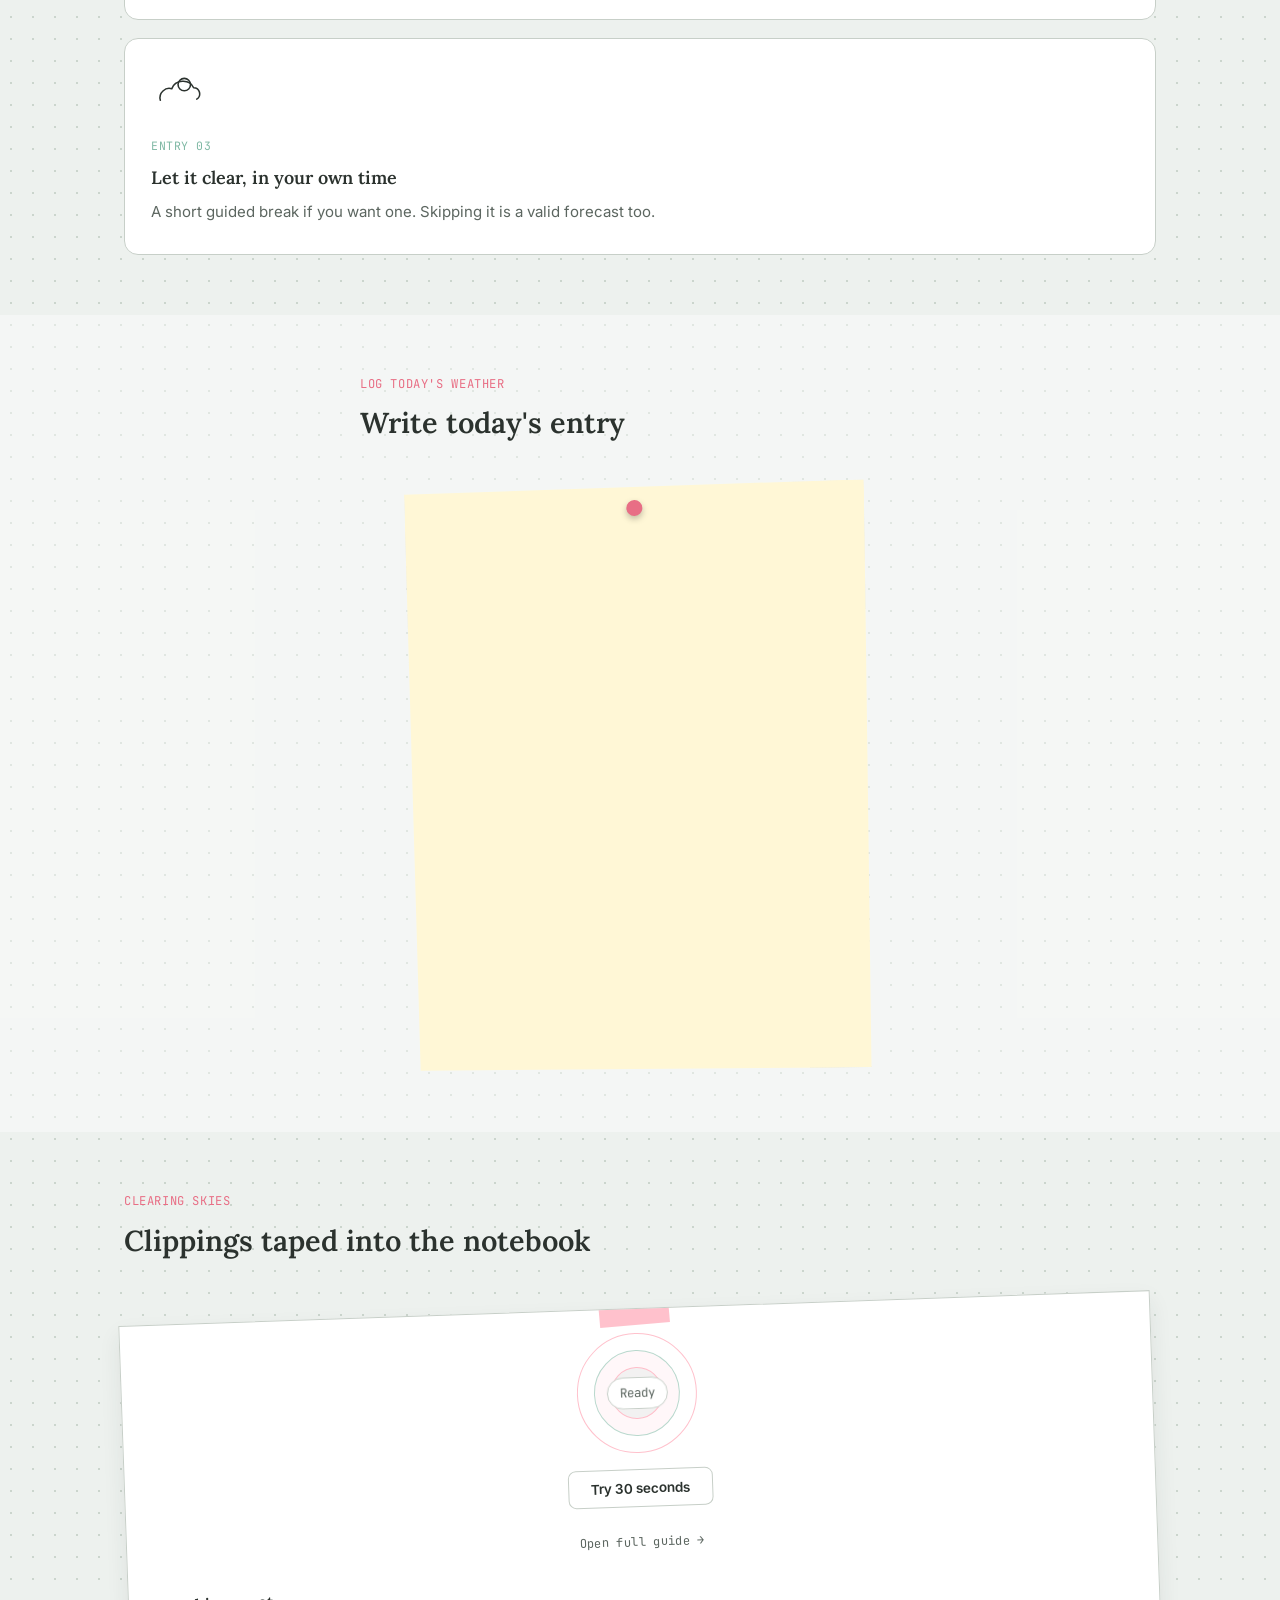
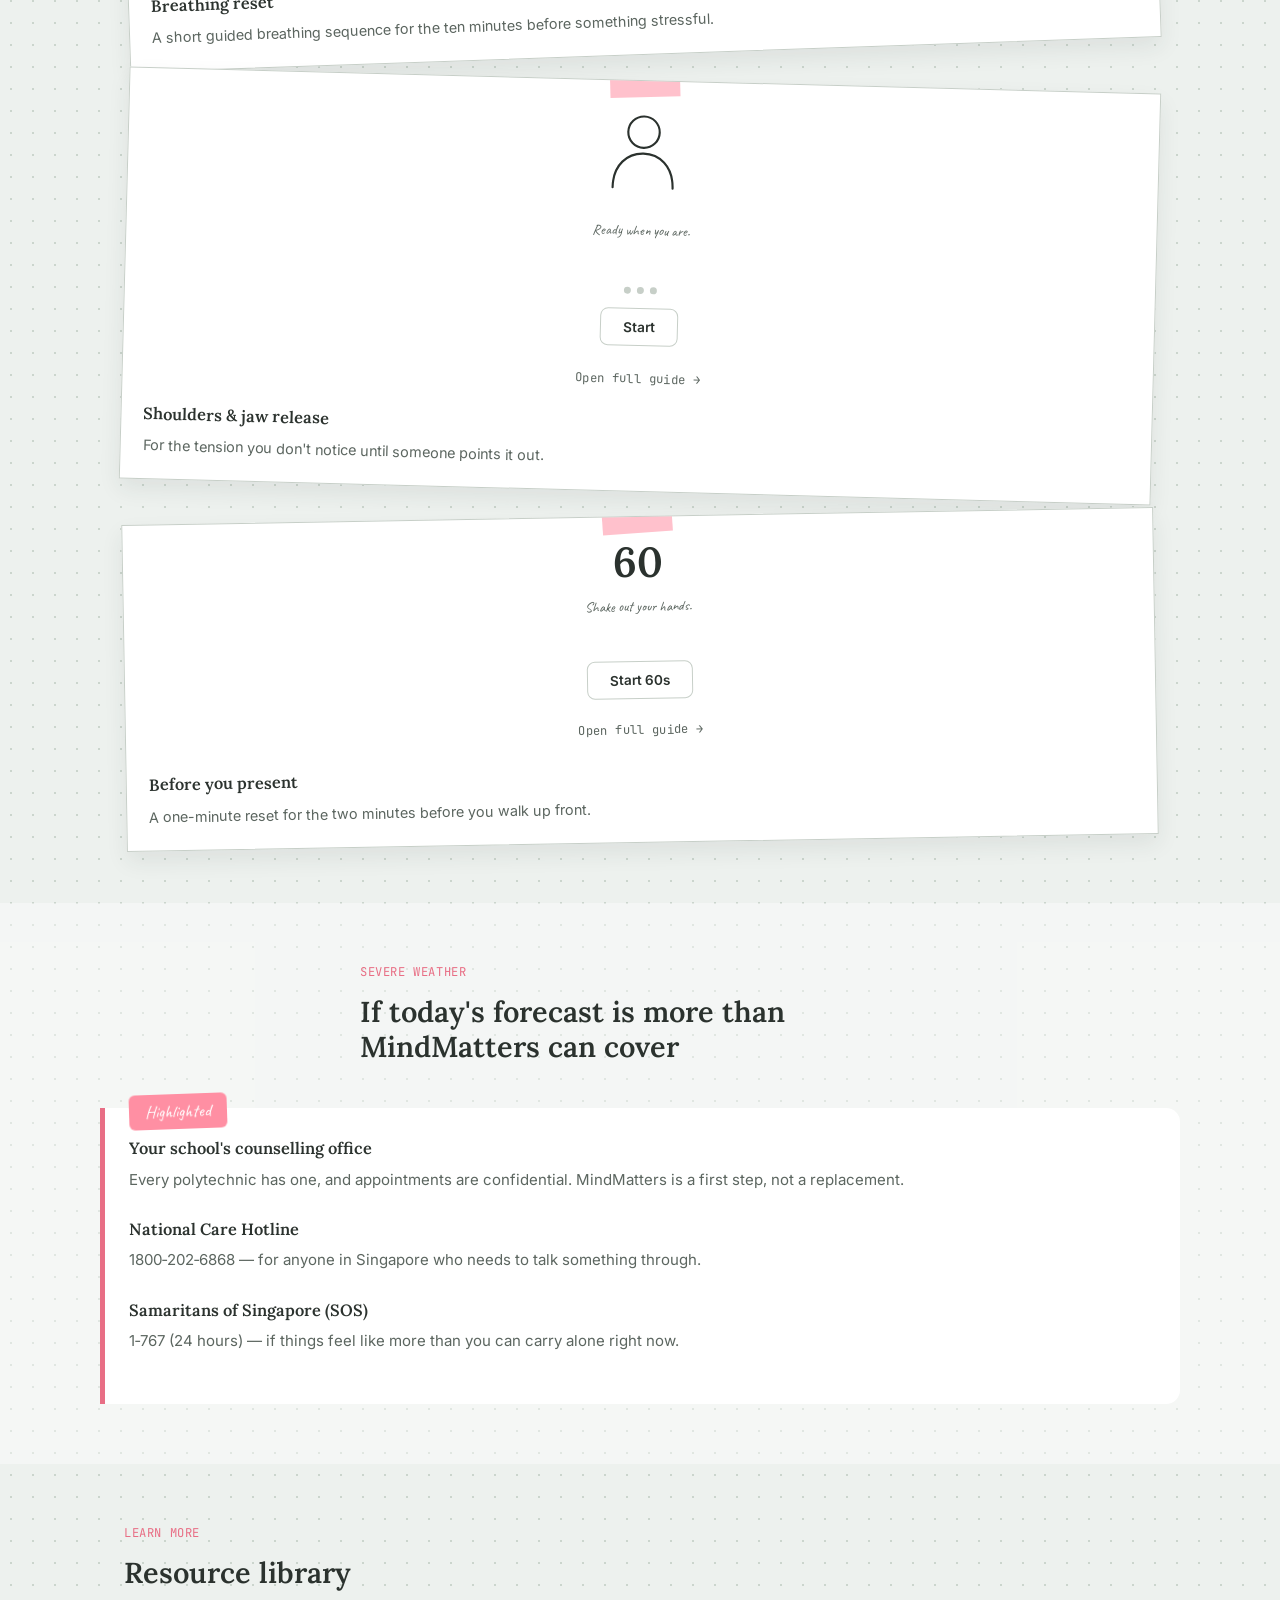
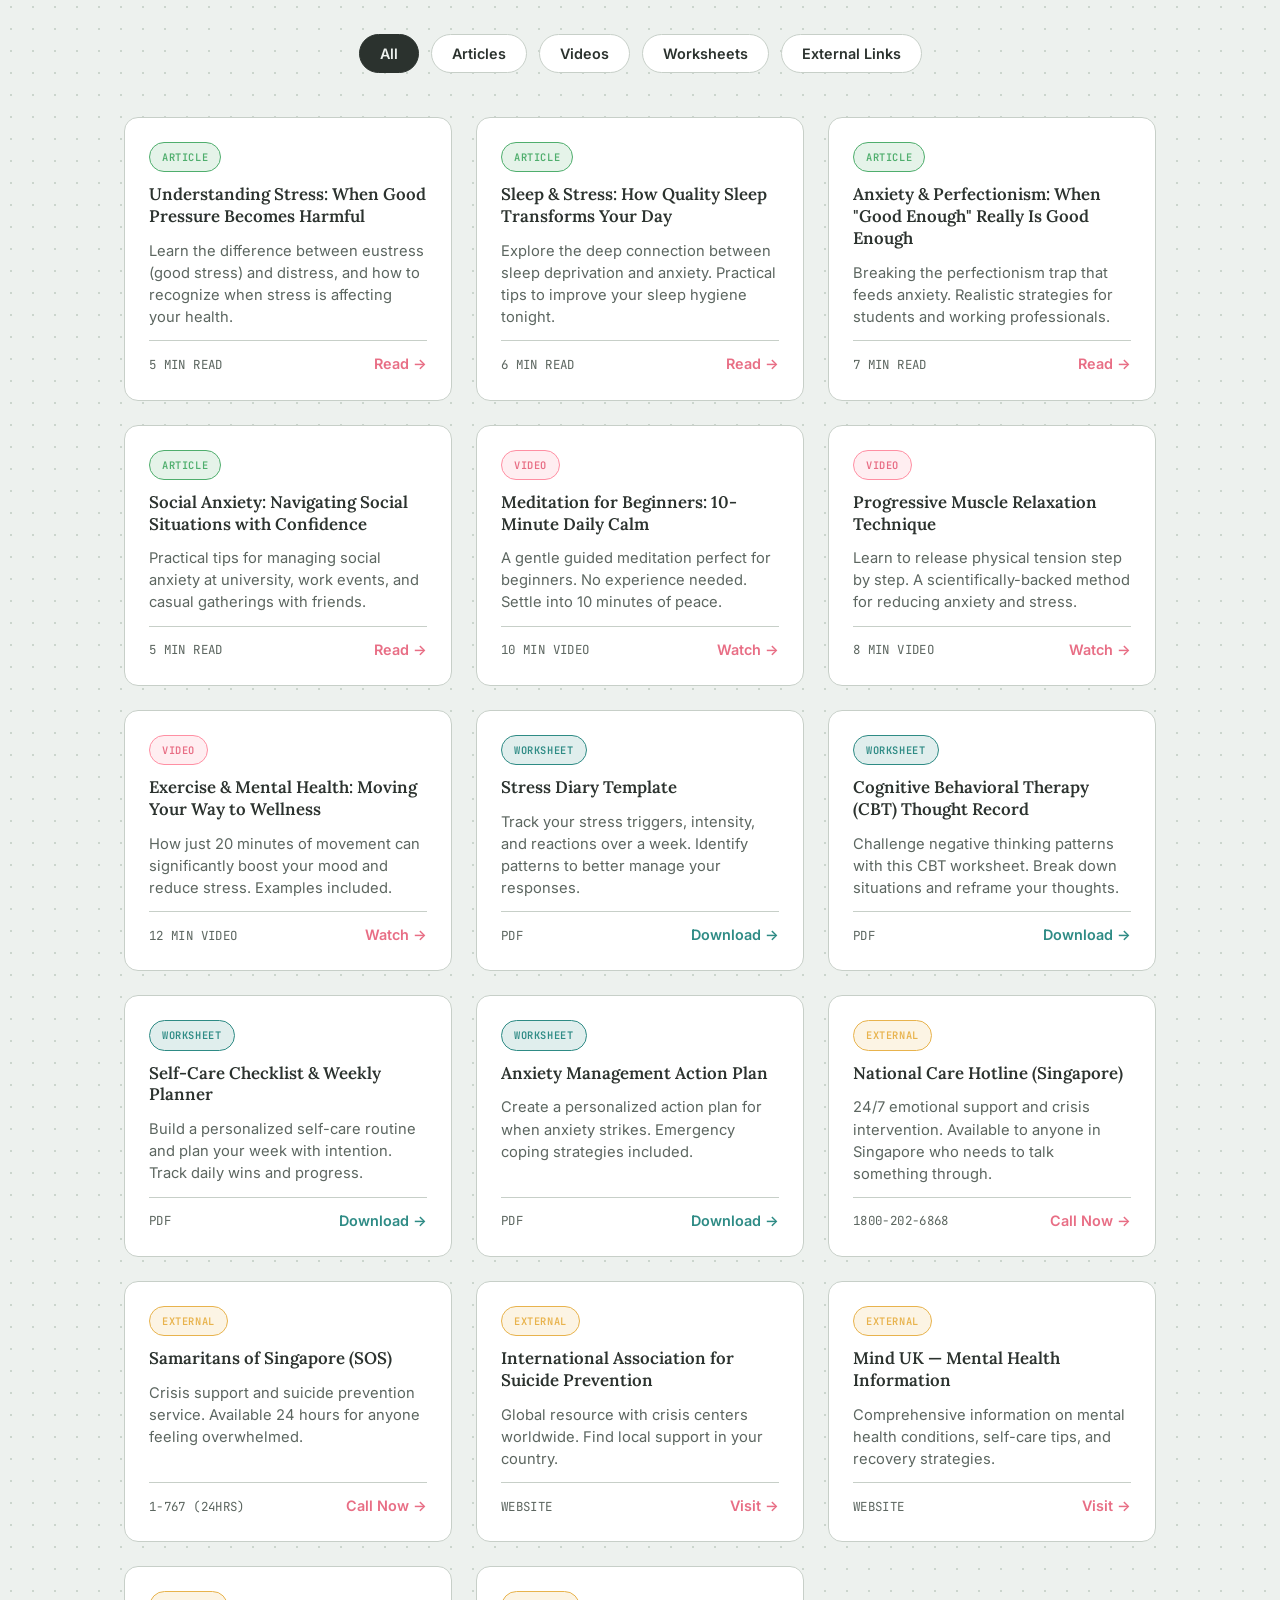
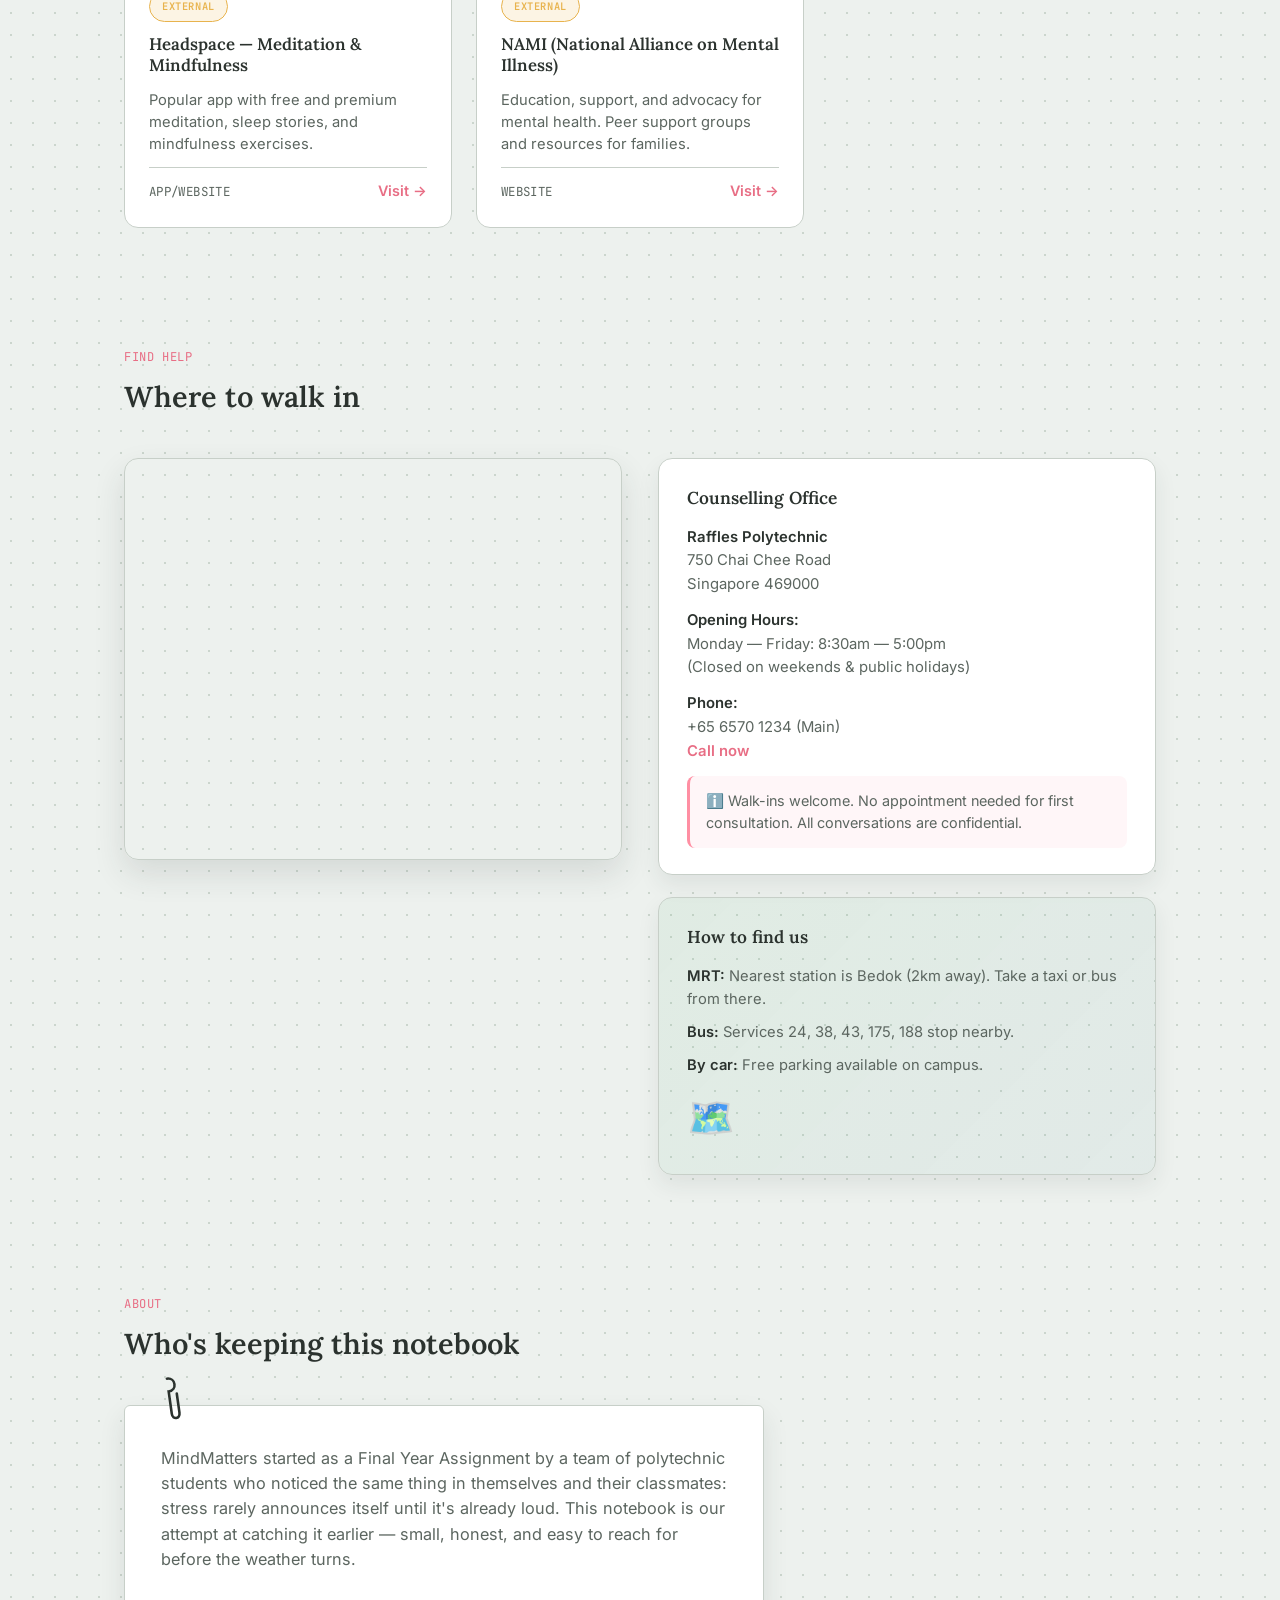
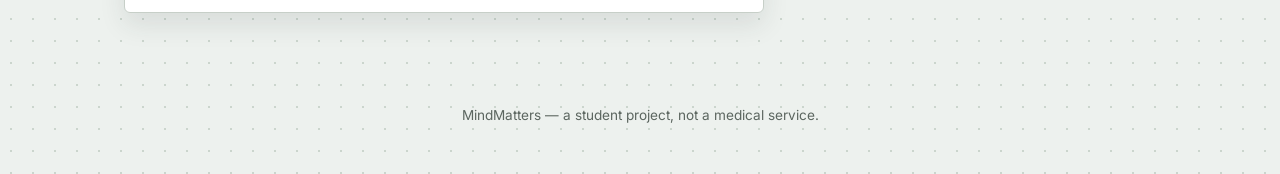
==== commit 28951e9d: "Add map for RP council office and implent Resource Library page" ====
--- a/index.html
+++ b/index.html
@@ -51,6 +51,8 @@
       <a href="#check-in">Log weather</a>
       <a href="#library">Clearing skies</a>
       <a href="#resources">Severe weather</a>
+      <a href="#library-hub">Resources</a>
+      <a href="#locate">Find help</a>
       <a href="#about">About</a>
     </nav>
   </div>
@@ -260,6 +262,250 @@
     </div>
   </section>
 
+  <!-- RESOURCE LIBRARY -->
+  <section id="library-hub" class="section">
+    <div class="section-head">
+      <p class="eyebrow">Learn more</p>
+      <h2>Resource library</h2>
+    </div>
+
+    <!-- Resource tabs/filters -->
+    <div class="resource-filters">
+      <button class="filter-btn active" data-filter="all">All</button>
+      <button class="filter-btn" data-filter="articles">Articles</button>
+      <button class="filter-btn" data-filter="videos">Videos</button>
+      <button class="filter-btn" data-filter="worksheets">Worksheets</button>
+      <button class="filter-btn" data-filter="external">External Links</button>
+    </div>
+
+    <!-- Resources Grid -->
+    <div class="resources-grid">
+
+      <!-- ARTICLES -->
+      <article class="resource-card resource-article" data-category="articles">
+        <div class="resource-badge badge-article">Article</div>
+        <h3>Understanding Stress: When Good Pressure Becomes Harmful</h3>
+        <p class="resource-excerpt">Learn the difference between eustress (good stress) and distress, and how to recognize when stress is affecting your health.</p>
+        <div class="resource-meta">
+          <span class="read-time">5 min read</span>
+          <a href="#" class="resource-link">Read →</a>
+        </div>
+      </article>
+
+      <article class="resource-card resource-article" data-category="articles">
+        <div class="resource-badge badge-article">Article</div>
+        <h3>Sleep & Stress: How Quality Sleep Transforms Your Day</h3>
+        <p class="resource-excerpt">Explore the deep connection between sleep deprivation and anxiety. Practical tips to improve your sleep hygiene tonight.</p>
+        <div class="resource-meta">
+          <span class="read-time">6 min read</span>
+          <a href="#" class="resource-link">Read →</a>
+        </div>
+      </article>
+
+      <article class="resource-card resource-article" data-category="articles">
+        <div class="resource-badge badge-article">Article</div>
+        <h3>Anxiety & Perfectionism: When "Good Enough" Really Is Good Enough</h3>
+        <p class="resource-excerpt">Breaking the perfectionism trap that feeds anxiety. Realistic strategies for students and working professionals.</p>
+        <div class="resource-meta">
+          <span class="read-time">7 min read</span>
+          <a href="#" class="resource-link">Read →</a>
+        </div>
+      </article>
+
+      <article class="resource-card resource-article" data-category="articles">
+        <div class="resource-badge badge-article">Article</div>
+        <h3>Social Anxiety: Navigating Social Situations with Confidence</h3>
+        <p class="resource-excerpt">Practical tips for managing social anxiety at university, work events, and casual gatherings with friends.</p>
+        <div class="resource-meta">
+          <span class="read-time">5 min read</span>
+          <a href="#" class="resource-link">Read →</a>
+        </div>
+      </article>
+
+      <!-- VIDEOS -->
+      <article class="resource-card resource-video" data-category="videos">
+        <div class="resource-badge badge-video">Video</div>
+        <h3>Meditation for Beginners: 10-Minute Daily Calm</h3>
+        <p class="resource-excerpt">A gentle guided meditation perfect for beginners. No experience needed. Settle into 10 minutes of peace.</p>
+        <div class="resource-meta">
+          <span class="read-time">10 min video</span>
+          <a href="https://www.youtube.com/embed/ZToicYcHIOU" class="resource-link" target="_blank">Watch →</a>
+        </div>
+      </article>
+
+      <article class="resource-card resource-video" data-category="videos">
+        <div class="resource-badge badge-video">Video</div>
+        <h3>Progressive Muscle Relaxation Technique</h3>
+        <p class="resource-excerpt">Learn to release physical tension step by step. A scientifically-backed method for reducing anxiety and stress.</p>
+        <div class="resource-meta">
+          <span class="read-time">8 min video</span>
+          <a href="#" class="resource-link" target="_blank">Watch →</a>
+        </div>
+      </article>
+
+      <article class="resource-card resource-video" data-category="videos">
+        <div class="resource-badge badge-video">Video</div>
+        <h3>Exercise & Mental Health: Moving Your Way to Wellness</h3>
+        <p class="resource-excerpt">How just 20 minutes of movement can significantly boost your mood and reduce stress. Examples included.</p>
+        <div class="resource-meta">
+          <span class="read-time">12 min video</span>
+          <a href="#" class="resource-link" target="_blank">Watch →</a>
+        </div>
+      </article>
+
+      <!-- WORKSHEETS -->
+      <article class="resource-card resource-worksheet" data-category="worksheets">
+        <div class="resource-badge badge-worksheet">Worksheet</div>
+        <h3>Stress Diary Template</h3>
+        <p class="resource-excerpt">Track your stress triggers, intensity, and reactions over a week. Identify patterns to better manage your responses.</p>
+        <div class="resource-meta">
+          <span class="read-time">PDF</span>
+          <a href="#" class="resource-link resource-download">Download →</a>
+        </div>
+      </article>
+
+      <article class="resource-card resource-worksheet" data-category="worksheets">
+        <div class="resource-badge badge-worksheet">Worksheet</div>
+        <h3>Cognitive Behavioral Therapy (CBT) Thought Record</h3>
+        <p class="resource-excerpt">Challenge negative thinking patterns with this CBT worksheet. Break down situations and reframe your thoughts.</p>
+        <div class="resource-meta">
+          <span class="read-time">PDF</span>
+          <a href="#" class="resource-link resource-download">Download →</a>
+        </div>
+      </article>
+
+      <article class="resource-card resource-worksheet" data-category="worksheets">
+        <div class="resource-badge badge-worksheet">Worksheet</div>
+        <h3>Self-Care Checklist & Weekly Planner</h3>
+        <p class="resource-excerpt">Build a personalized self-care routine and plan your week with intention. Track daily wins and progress.</p>
+        <div class="resource-meta">
+          <span class="read-time">PDF</span>
+          <a href="#" class="resource-link resource-download">Download →</a>
+        </div>
+      </article>
+
+      <article class="resource-card resource-worksheet" data-category="worksheets">
+        <div class="resource-badge badge-worksheet">Worksheet</div>
+        <h3>Anxiety Management Action Plan</h3>
+        <p class="resource-excerpt">Create a personalized action plan for when anxiety strikes. Emergency coping strategies included.</p>
+        <div class="resource-meta">
+          <span class="read-time">PDF</span>
+          <a href="#" class="resource-link resource-download">Download →</a>
+        </div>
+      </article>
+
+      <!-- EXTERNAL RESOURCES -->
+      <article class="resource-card resource-external" data-category="external">
+        <div class="resource-badge badge-external">External</div>
+        <h3>National Care Hotline (Singapore)</h3>
+        <p class="resource-excerpt">24/7 emotional support and crisis intervention. Available to anyone in Singapore who needs to talk something through.</p>
+        <div class="resource-meta">
+          <span class="read-time">1800-202-6868</span>
+          <a href="tel:1800-202-6868" class="resource-link">Call Now →</a>
+        </div>
+      </article>
+
+      <article class="resource-card resource-external" data-category="external">
+        <div class="resource-badge badge-external">External</div>
+        <h3>Samaritans of Singapore (SOS)</h3>
+        <p class="resource-excerpt">Crisis support and suicide prevention service. Available 24 hours for anyone feeling overwhelmed.</p>
+        <div class="resource-meta">
+          <span class="read-time">1-767 (24hrs)</span>
+          <a href="tel:1-767" class="resource-link">Call Now →</a>
+        </div>
+      </article>
+
+      <article class="resource-card resource-external" data-category="external">
+        <div class="resource-badge badge-external">External</div>
+        <h3>International Association for Suicide Prevention</h3>
+        <p class="resource-excerpt">Global resource with crisis centers worldwide. Find local support in your country.</p>
+        <div class="resource-meta">
+          <span class="read-time">Website</span>
+          <a href="https://www.iasp.info/" class="resource-link" target="_blank">Visit →</a>
+        </div>
+      </article>
+
+      <article class="resource-card resource-external" data-category="external">
+        <div class="resource-badge badge-external">External</div>
+        <h3>Mind UK — Mental Health Information</h3>
+        <p class="resource-excerpt">Comprehensive information on mental health conditions, self-care tips, and recovery strategies.</p>
+        <div class="resource-meta">
+          <span class="read-time">Website</span>
+          <a href="https://www.mind.org.uk/" class="resource-link" target="_blank">Visit →</a>
+        </div>
+      </article>
+
+      <article class="resource-card resource-external" data-category="external">
+        <div class="resource-badge badge-external">External</div>
+        <h3>Headspace — Meditation & Mindfulness</h3>
+        <p class="resource-excerpt">Popular app with free and premium meditation, sleep stories, and mindfulness exercises.</p>
+        <div class="resource-meta">
+          <span class="read-time">App/Website</span>
+          <a href="https://www.headspace.com/" class="resource-link" target="_blank">Visit →</a>
+        </div>
+      </article>
+
+      <article class="resource-card resource-external" data-category="external">
+        <div class="resource-badge badge-external">External</div>
+        <h3>NAMI (National Alliance on Mental Illness)</h3>
+        <p class="resource-excerpt">Education, support, and advocacy for mental health. Peer support groups and resources for families.</p>
+        <div class="resource-meta">
+          <span class="read-time">Website</span>
+          <a href="https://www.nami.org/" class="resource-link" target="_blank">Visit →</a>
+        </div>
+      </article>
+
+    </div>
+  </section>
+
+  <!-- LOCATE: FIND COUNSELING OFFICE -->
+  <section id="locate" class="section">
+    <div class="section-head">
+      <p class="eyebrow">Find help</p>
+      <h2>Where to walk in</h2>
+    </div>
+
+    <div class="locate-container">
+      <div class="locate-map">
+        <iframe src="https://www.google.com/maps/embed?pb=!1m18!1m12!1m3!1d3988.7766215169227!2d103.94579!3d1.33654!2m3!1f0!2f0!3f0!3m2!1i1024!2i768!4f13.1!3m3!1m2!1s0x31da11b86d91b899%3A0x2d0dff5bc5d91d7d!2sRaffles%20Polytechnic!5e0!3m2!1sen!2ssg!4v1234567890" width="100%" height="400" style="border:0;" allowfullscreen="" loading="lazy" referrerpolicy="no-referrer-when-downgrade" title="Raffles Polytechnic Counseling Office Location"></iframe>
+      </div>
+      <div class="locate-info">
+        <article class="locate-card">
+          <h3>Counselling Office</h3>
+          <p class="locate-address">
+            <strong>Raffles Polytechnic</strong><br>
+            750 Chai Chee Road<br>
+            Singapore 469000
+          </p>
+          <p class="locate-hours">
+            <strong>Opening Hours:</strong><br>
+            Monday — Friday: 8:30am — 5:00pm<br>
+            (Closed on weekends & public holidays)
+          </p>
+          <p class="locate-phone">
+            <strong>Phone:</strong><br>
+            +65 6570 1234 (Main)<br>
+            <a href="tel:+6565701234" class="locate-link">Call now</a>
+          </p>
+          <p class="locate-note">
+            ℹ️ Walk-ins welcome. No appointment needed for first consultation.
+            All conversations are confidential.
+          </p>
+        </article>
+
+        <article class="locate-card locate-tips">
+          <h3>How to find us</h3>
+          <ul class="locate-directions">
+            <li><strong>MRT:</strong> Nearest station is Bedok (2km away). Take a taxi or bus from there.</li>
+            <li><strong>Bus:</strong> Services 24, 38, 43, 175, 188 stop nearby.</li>
+            <li><strong>By car:</strong> Free parking available on campus.</li>
+          </ul>
+          <p class="locate-emoji" aria-hidden="true">🗺️</p>
+        </article>
+      </div>
+    </div>
+  </section>
+
   <!-- ABOUT: INDEX CARD -->
   <section id="about" class="section about">
     <div class="section-head">
--- a/style.css
+++ b/style.css
@@ -849,6 +849,361 @@
   min-height: 1.4em;
 }
 
+/* ---------- Locate: Find Counseling Office ---------- */
+.locate-container {
+  display: grid;
+  grid-template-columns: 1fr 1fr;
+  gap: 36px;
+  align-items: start;
+}
+
+.locate-map {
+  border-radius: var(--radius);
+  overflow: hidden;
+  box-shadow: 0 14px 32px rgba(43, 50, 46, 0.12);
+  border: 1px solid var(--line);
+}
+
+.locate-map iframe {
+  width: 100%;
+  height: 400px;
+  display: block;
+}
+
+.locate-info {
+  display: flex;
+  flex-direction: column;
+  gap: 22px;
+}
+
+.locate-card {
+  background: var(--paper-white);
+  border: 1px solid var(--line);
+  border-radius: var(--radius);
+  padding: 26px 28px;
+  box-shadow: 0 10px 22px rgba(43, 50, 46, 0.08);
+}
+
+.locate-card h3 {
+  font-size: 1.08rem;
+  margin-bottom: 14px;
+  color: var(--ink);
+}
+
+.locate-address,
+.locate-hours,
+.locate-phone {
+  font-size: 0.93rem;
+  color: var(--ink-soft);
+  line-height: 1.6;
+  margin-bottom: 12px;
+}
+
+.locate-address strong,
+.locate-hours strong,
+.locate-phone strong {
+  color: var(--ink);
+  font-weight: 600;
+}
+
+.locate-link {
+  color: var(--highlight-deep);
+  text-decoration: none;
+  font-weight: 600;
+  border-bottom: 1px solid transparent;
+  transition: border-color 0.15s ease;
+}
+.locate-link:hover {
+  border-color: var(--highlight-deep);
+}
+
+.locate-note {
+  font-size: 0.9rem;
+  color: var(--ink-soft);
+  background: rgba(255, 143, 163, 0.08);
+  padding: 14px 16px;
+  border-radius: 8px;
+  border-left: 3px solid var(--highlight);
+  margin: 0;
+}
+
+.locate-tips {
+  background: linear-gradient(135deg, rgba(79, 174, 109, 0.08), rgba(46, 139, 133, 0.06));
+}
+
+.locate-directions {
+  list-style: none;
+  padding: 0;
+  margin: 0;
+}
+
+.locate-directions li {
+  font-size: 0.92rem;
+  color: var(--ink-soft);
+  margin-bottom: 10px;
+  padding-left: 0;
+}
+
+.locate-directions strong {
+  color: var(--ink);
+  font-weight: 600;
+}
+
+.locate-emoji {
+  font-size: 2.4rem;
+  margin-top: 12px;
+  opacity: 0.8;
+}
+
+/* ---------- Resource Library ---------- */
+.resource-filters {
+  display: flex;
+  flex-wrap: wrap;
+  gap: 12px;
+  margin-bottom: 44px;
+  justify-content: center;
+}
+
+.filter-btn {
+  font-family: var(--font-body);
+  font-weight: 600;
+  font-size: 0.9rem;
+  padding: 10px 20px;
+  border: 1.5px solid var(--line);
+  border-radius: 100px;
+  background: var(--paper-white);
+  color: var(--ink);
+  cursor: pointer;
+  transition: transform 0.12s ease, border-color 0.12s ease, background 0.12s ease;
+}
+
+.filter-btn:hover {
+  transform: translateY(-1px);
+  border-color: var(--ink);
+}
+
+.filter-btn:focus-visible {
+  outline: 2px solid var(--ink);
+  outline-offset: 2px;
+}
+
+.filter-btn.active {
+  background: var(--ink);
+  color: var(--paper);
+  border-color: var(--ink);
+}
+
+.resources-grid {
+  display: grid;
+  grid-template-columns: repeat(auto-fill, minmax(320px, 1fr));
+  gap: 24px;
+}
+
+.resource-card {
+  background: var(--paper-white);
+  border: 1px solid var(--line);
+  border-radius: var(--radius);
+  padding: 24px;
+  position: relative;
+  display: flex;
+  flex-direction: column;
+  gap: 12px;
+  transition: transform 0.15s ease, box-shadow 0.15s ease;
+}
+
+.resource-card:hover {
+  transform: translateY(-4px);
+  box-shadow: 0 14px 32px rgba(43, 50, 46, 0.12);
+}
+
+.resource-badge {
+  display: inline-block;
+  font-family: var(--font-mono);
+  font-size: 0.65rem;
+  text-transform: uppercase;
+  letter-spacing: 0.06em;
+  padding: 6px 12px;
+  border-radius: 100px;
+  width: fit-content;
+  font-weight: 600;
+}
+
+.badge-article {
+  background: rgba(79, 174, 109, 0.15);
+  color: var(--brand-green);
+  border: 1px solid var(--brand-green);
+}
+
+.badge-video {
+  background: rgba(255, 143, 163, 0.15);
+  color: var(--highlight-deep);
+  border: 1px solid var(--highlight);
+}
+
+.badge-worksheet {
+  background: rgba(46, 139, 133, 0.15);
+  color: var(--brand-teal);
+  border: 1px solid var(--brand-teal);
+}
+
+.badge-external {
+  background: rgba(232, 179, 77, 0.15);
+  color: var(--sun);
+  border: 1px solid var(--sun);
+}
+
+.resource-card h3 {
+  font-size: 1.05rem;
+  line-height: 1.3;
+  margin: 0;
+  color: var(--ink);
+  flex-grow: 0;
+}
+
+.resource-excerpt {
+  font-size: 0.92rem;
+  color: var(--ink-soft);
+  line-height: 1.5;
+  margin: 0;
+  flex-grow: 1;
+}
+
+.resource-meta {
+  display: flex;
+  justify-content: space-between;
+  align-items: center;
+  margin-top: auto;
+  padding-top: 12px;
+  border-top: 1px solid var(--line);
+}
+
+.read-time {
+  font-family: var(--font-mono);
+  font-size: 0.78rem;
+  color: var(--ink-soft);
+  text-transform: uppercase;
+  letter-spacing: 0.03em;
+}
+
+.resource-link {
+  color: var(--highlight-deep);
+  text-decoration: none;
+  font-weight: 600;
+  font-size: 0.9rem;
+  transition: color 0.15s ease;
+}
+
+.resource-link:hover {
+  color: var(--highlight);
+}
+
+.resource-link:focus-visible {
+  outline: 2px solid var(--ink);
+  outline-offset: 2px;
+}
+
+.resource-download {
+  color: var(--brand-teal);
+}
+
+.resource-download:hover {
+  color: var(--brand-green);
+}
+
+/* Filter animations */
+.resource-card.hidden {
+  display: none;
+}
+
+/* Responsive grid for resource cards */
+@media (max-width: 1024px) {
+  .resources-grid {
+    grid-template-columns: repeat(auto-fill, minmax(280px, 1fr));
+  }
+}
+
+@media (max-width: 640px) {
+  .resources-grid {
+    grid-template-columns: 1fr;
+  }
+
+  .resource-filters {
+    justify-content: flex-start;
+    overflow-x: auto;
+    -webkit-overflow-scrolling: touch;
+    padding-bottom: 8px;
+  }
+
+  .filter-btn {
+    white-space: nowrap;
+  }
+}
+    gap: 24px;
+  }
+
+  .locate-map iframe {
+    height: 300px;
+  }
+
+  .section { padding: 60px 24px; }
+  .section-head h2 { font-size: clamp(1.4rem, 2.5vw, 1.8rem); }
+  .primary-nav { display: none; }
+  
+  .nav-toggle {
+    display: flex;
+  }
+
+  .nav-toggle.open span:nth-child(1) {
+    transform: rotate(45deg) translateY(12px);
+  }
+  .nav-toggle.open span:nth-child(2) {
+    opacity: 0;
+  }
+  .nav-toggle.open span:nth-child(3) {
+    transform: rotate(-45deg) translateY(-12px);
+  }
+
+  .primary-nav.open {
+    display: flex;
+    flex-direction: column;
+    position: absolute;
+    top: 60px;
+    left: 0;
+    right: 0;
+    background: rgba(237, 241, 238, 0.98);
+    backdrop-filter: blur(10px);
+    border-bottom: 1px solid var(--line);
+    gap: 0;
+    padding: 16px 24px;
+  }
+  .primary-nav.open a {
+    padding: 10px 0;
+    border-bottom: 1px solid var(--line);
+  }
+
+  .hero {
+    grid-template-columns: 1fr;
+    padding: 60px 24px 80px;
+    gap: 32px;
+  }
+
+  .hero h1 { font-size: clamp(1.8rem, 3.5vw, 2.4rem); }
+
+  .steps {
+    grid-template-columns: 1fr;
+    gap: 18px;
+  }
+
+  .library-grid {
+    grid-template-columns: 1fr;
+    gap: 24px;
+  }
+
+  .alert-box {
+    padding: 24px;
+  }
+}
+
 .guide-btn {
   padding: 16px 36px;
   font-size: 1rem;
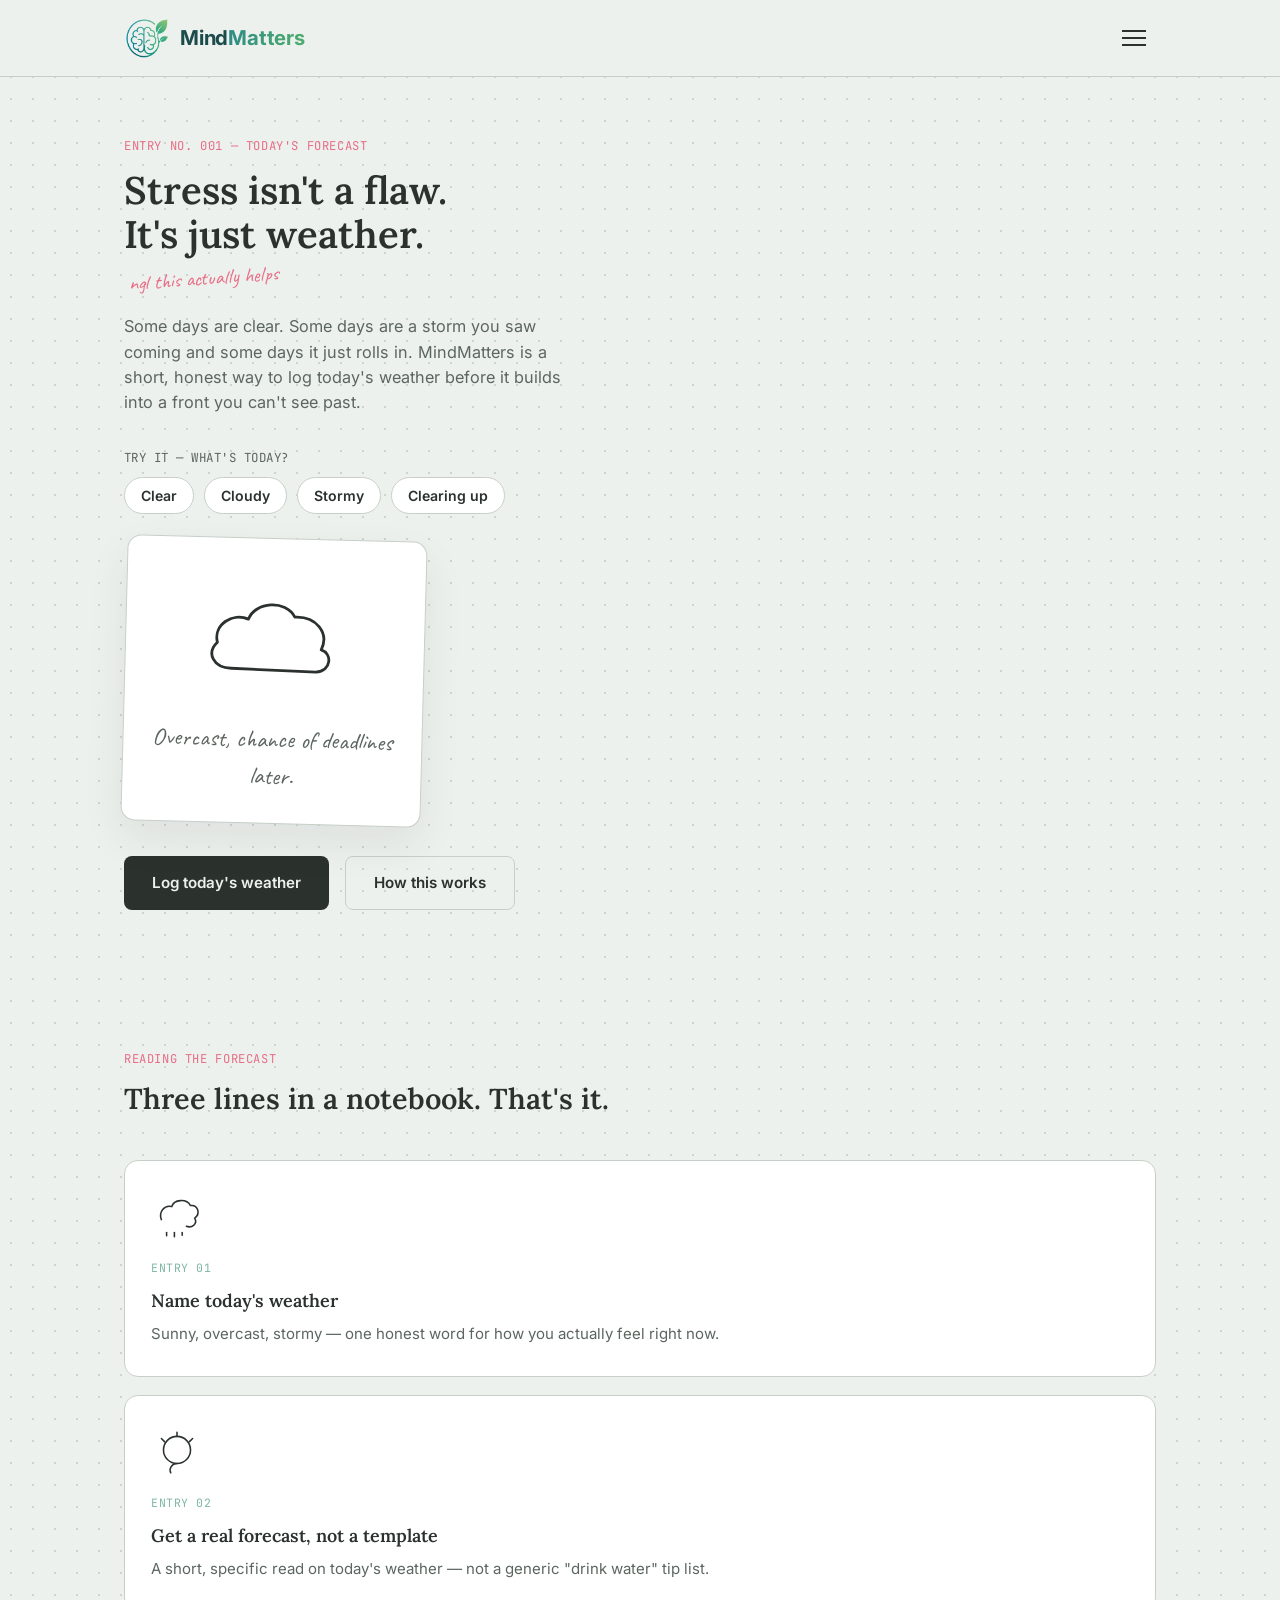
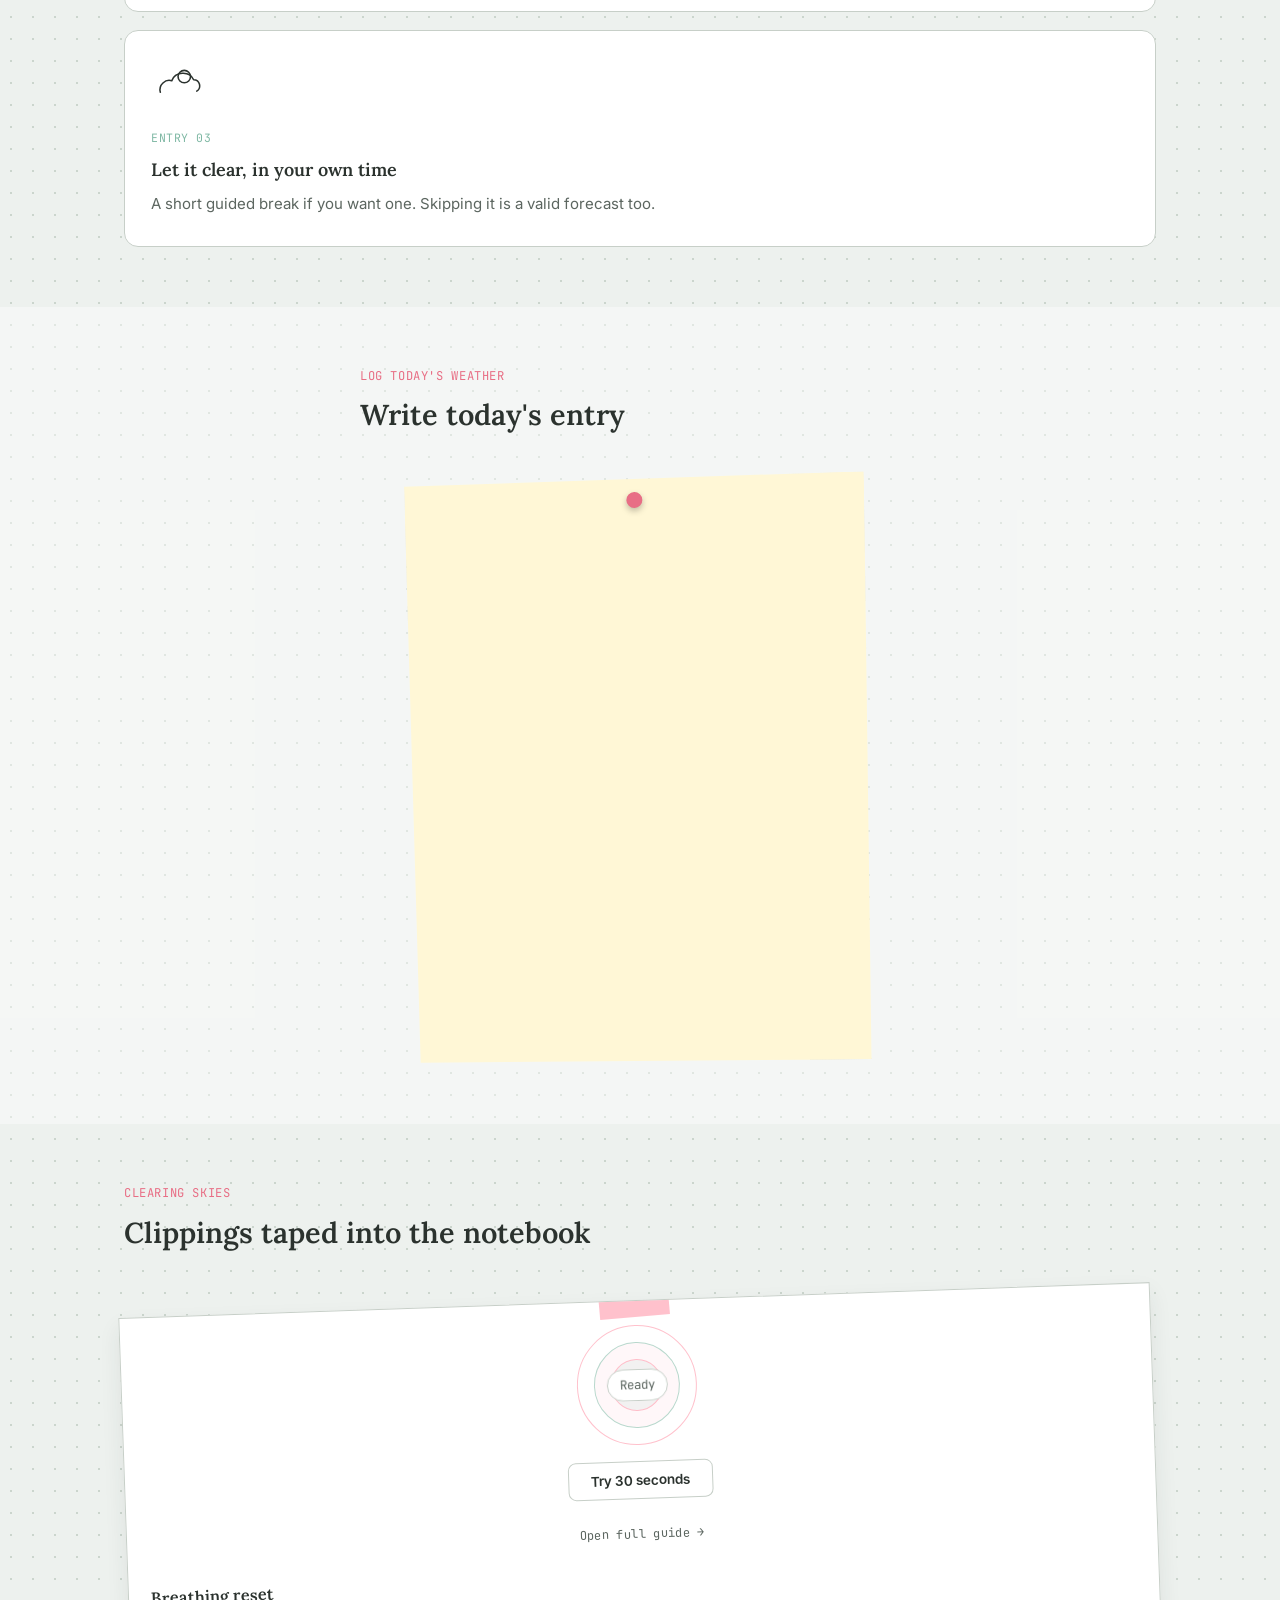
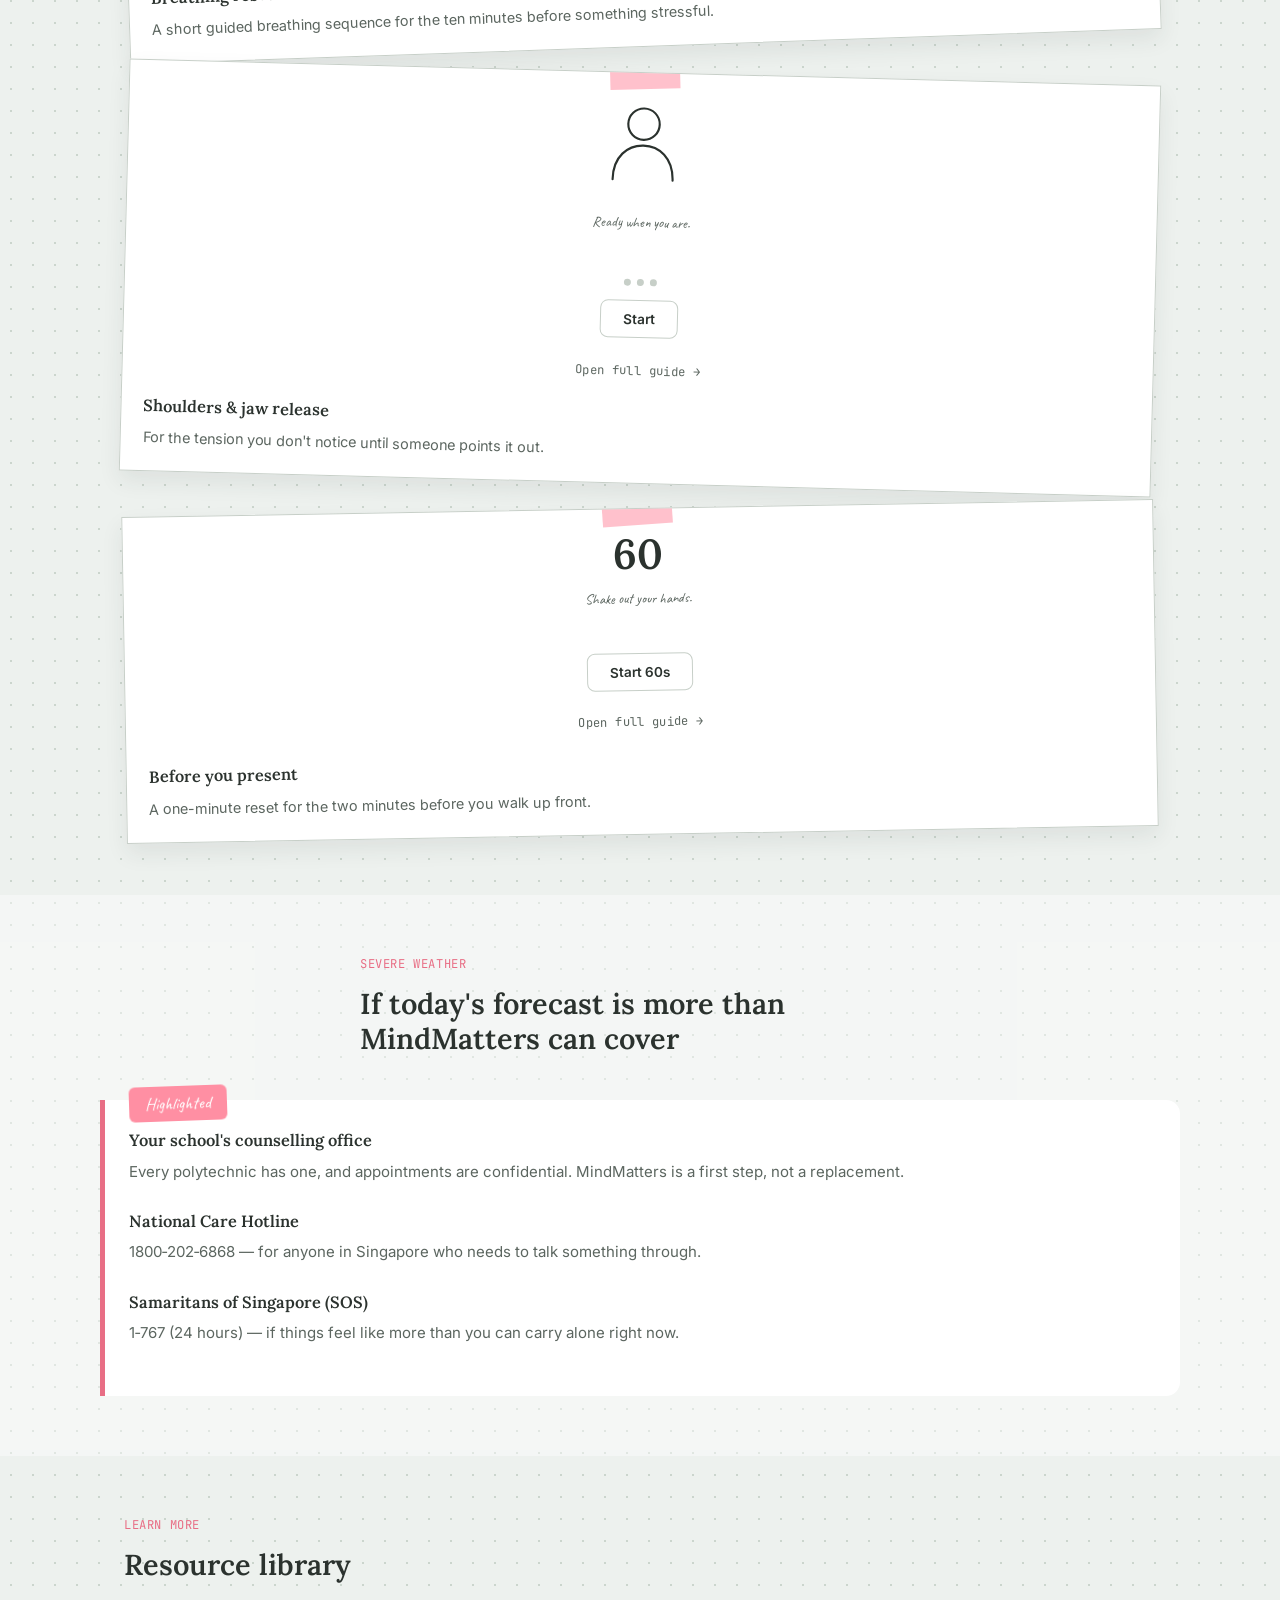
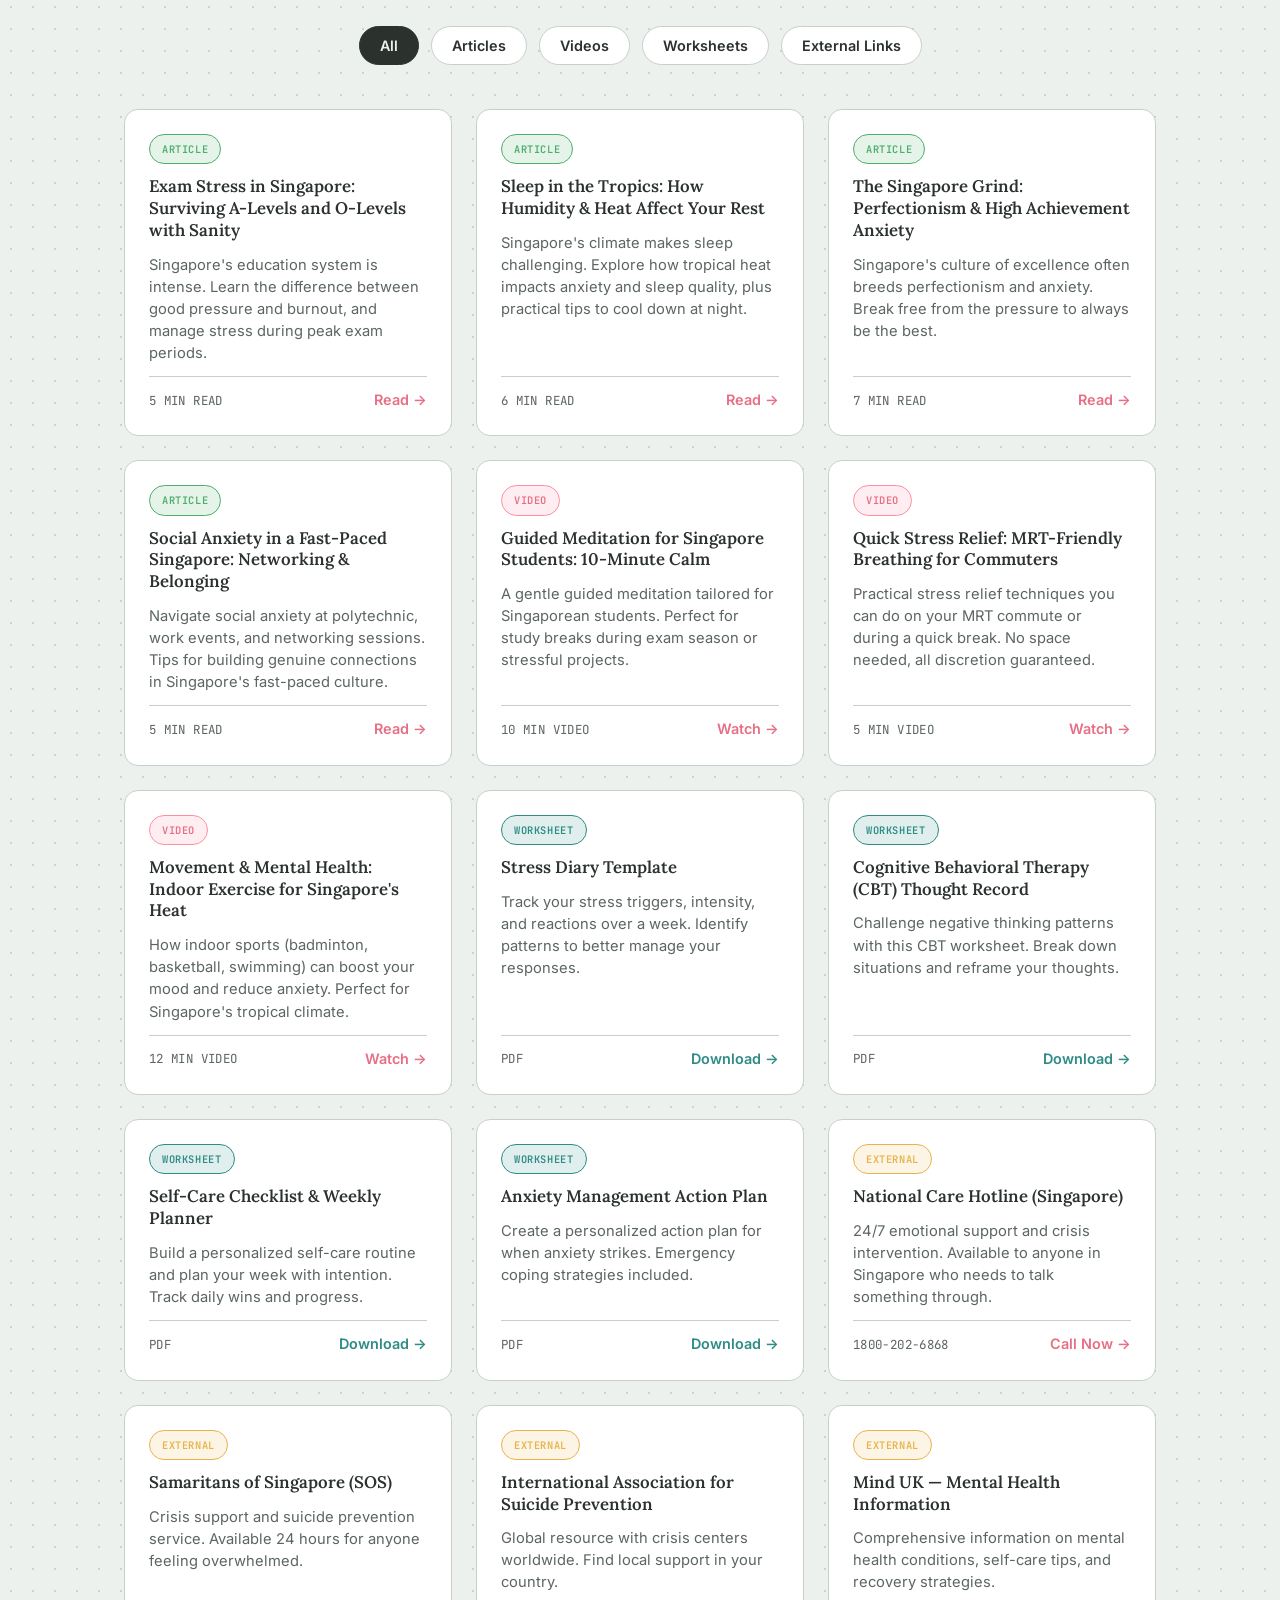
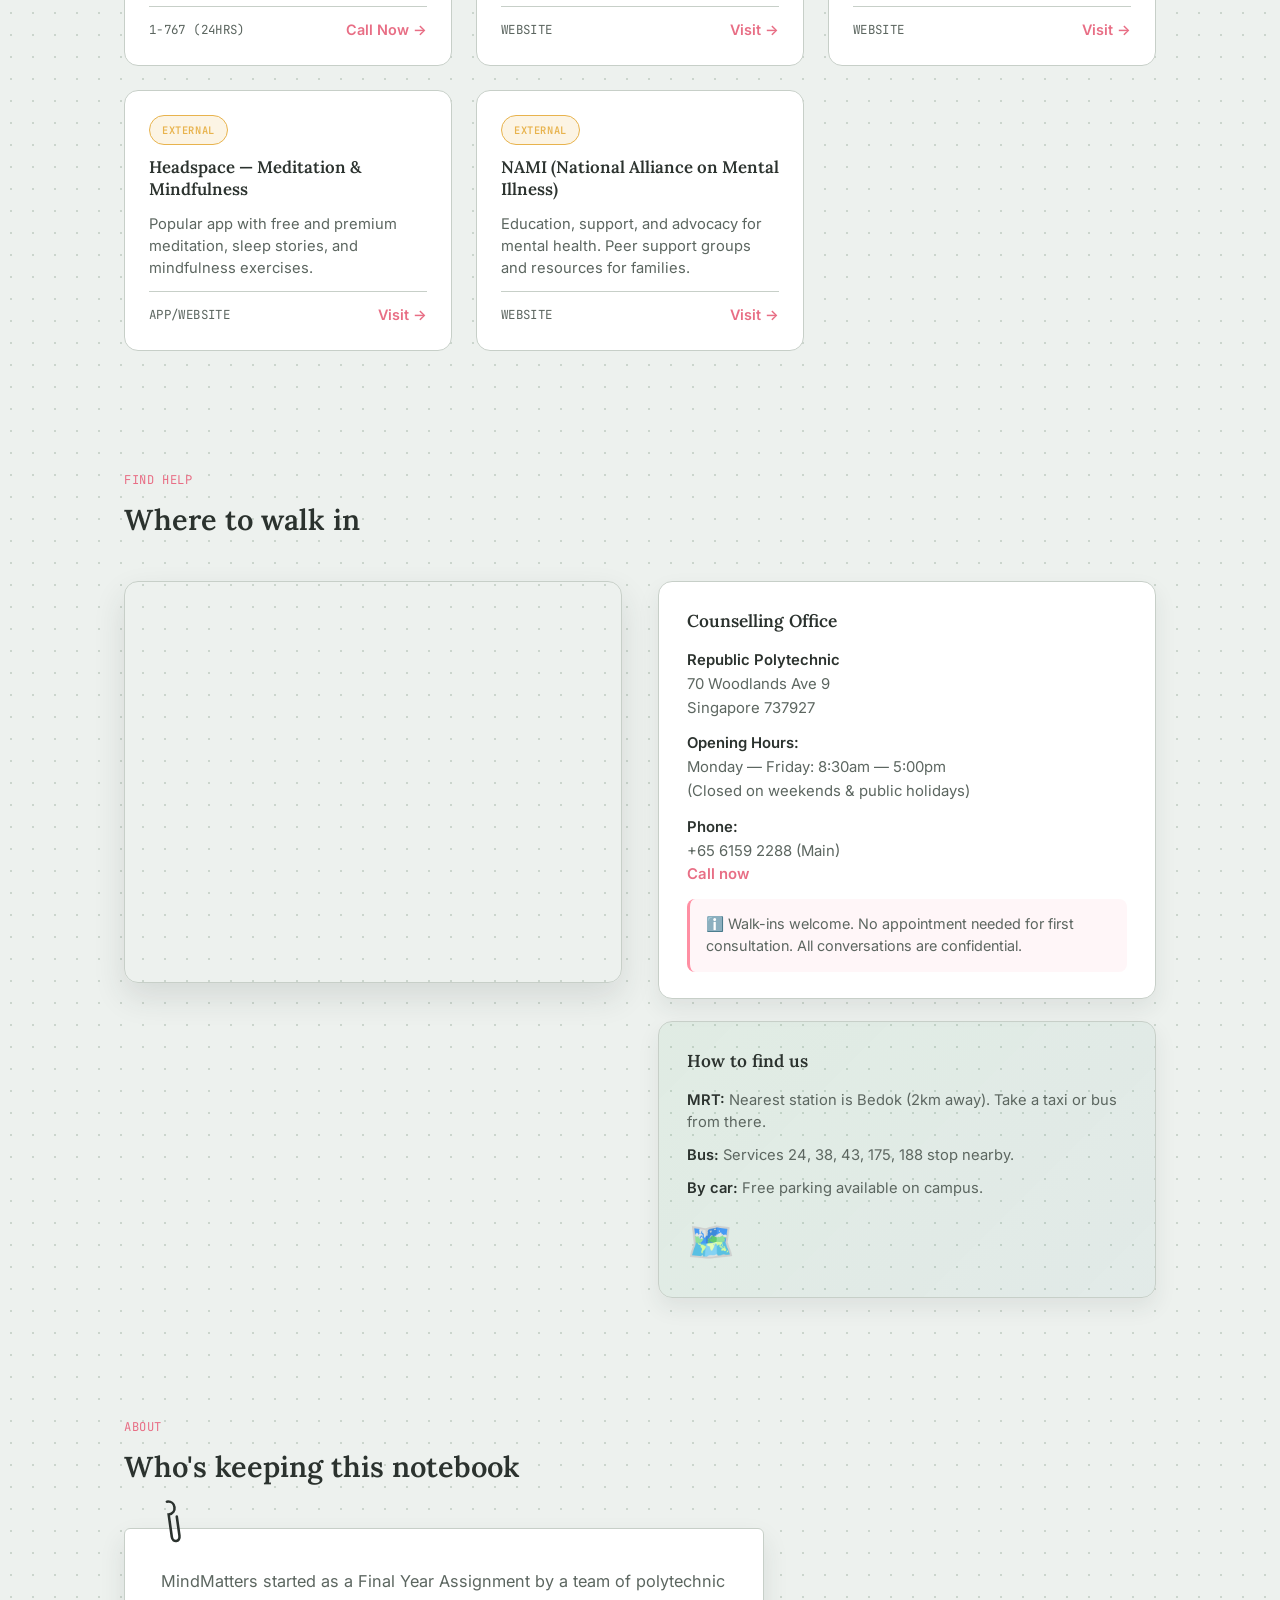
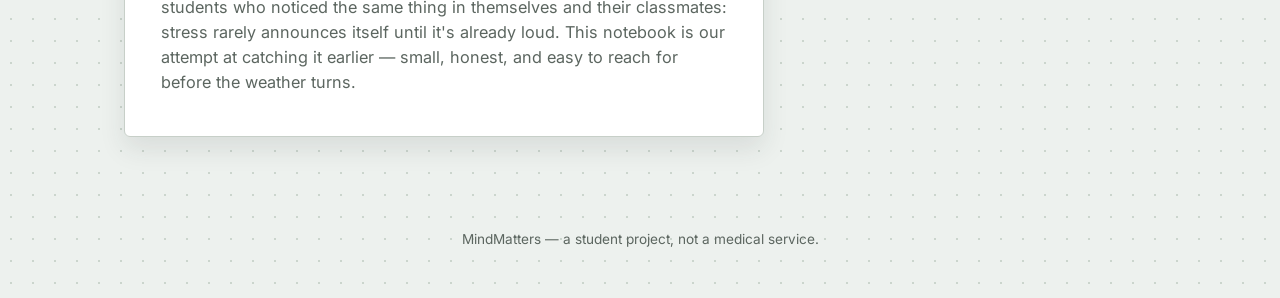
==== commit 5348fa0b: "Chenge articles and website to Singapore related." ====
--- a/index.html
+++ b/index.html
@@ -72,32 +72,34 @@
         today's weather before it builds into a front you can't see past.
       </p>
 
-      <div class="weather-picker" role="group" aria-label="Try picking today's weather">
-        <p class="picker-label">Try it — what's today?</p>
-        <div class="picker-buttons">
-          <button class="picker-btn" data-weather="sunny" aria-pressed="false">Clear</button>
-          <button class="picker-btn" data-weather="cloudy" aria-pressed="false">Cloudy</button>
-          <button class="picker-btn" data-weather="stormy" aria-pressed="false">Stormy</button>
-          <button class="picker-btn" data-weather="clearing" aria-pressed="false">Clearing up</button>
+      <div class="weather-section">
+        <div class="weather-picker" role="group" aria-label="Try picking today's weather">
+          <p class="picker-label">Try it — what's today?</p>
+          <div class="picker-buttons">
+            <button class="picker-btn" data-weather="sunny" aria-pressed="false">Clear</button>
+            <button class="picker-btn" data-weather="cloudy" aria-pressed="false">Cloudy</button>
+            <button class="picker-btn" data-weather="stormy" aria-pressed="false">Stormy</button>
+            <button class="picker-btn" data-weather="clearing" aria-pressed="false">Clearing up</button>
+          </div>
+        </div>
+
+        <div class="hero-visual-inline">
+          <div class="forecast-card" id="forecastCard">
+            <div class="forecast-icon" id="forecastIcon" aria-hidden="true">
+              <!-- Cloudy (default) -->
+              <svg viewBox="0 0 200 160" class="icon-sketch">
+                <path d="M46 118 C24 118 14 100 28 86 C22 64 46 48 66 56 C74 34 112 30 124 52 C150 50 168 70 158 92 C172 96 172 118 152 120 Z"
+                      fill="none" stroke="currentColor" stroke-width="3.5" stroke-linecap="round" stroke-linejoin="round"/>
+              </svg>
+            </div>
+            <p class="forecast-caption" id="forecastCaption">Overcast, chance of deadlines later.</p>
+          </div>
         </div>
       </div>
 
       <div class="hero-actions">
         <a href="#check-in" class="btn btn-primary">Log today's weather</a>
         <a href="#how-it-works" class="btn btn-ghost">How this works</a>
-      </div>
-    </div>
-
-    <div class="hero-visual">
-      <div class="forecast-card" id="forecastCard">
-        <div class="forecast-icon" id="forecastIcon" aria-hidden="true">
-          <!-- Cloudy (default) -->
-          <svg viewBox="0 0 200 160" class="icon-sketch">
-            <path d="M46 118 C24 118 14 100 28 86 C22 64 46 48 66 56 C74 34 112 30 124 52 C150 50 168 70 158 92 C172 96 172 118 152 120 Z"
-                  fill="none" stroke="currentColor" stroke-width="3.5" stroke-linecap="round" stroke-linejoin="round"/>
-          </svg>
-        </div>
-        <p class="forecast-caption" id="forecastCaption">Overcast, chance of deadlines later.</p>
       </div>
     </div>
   </section>
@@ -284,8 +286,8 @@
       <!-- ARTICLES -->
       <article class="resource-card resource-article" data-category="articles">
         <div class="resource-badge badge-article">Article</div>
-        <h3>Understanding Stress: When Good Pressure Becomes Harmful</h3>
-        <p class="resource-excerpt">Learn the difference between eustress (good stress) and distress, and how to recognize when stress is affecting your health.</p>
+        <h3>Exam Stress in Singapore: Surviving A-Levels and O-Levels with Sanity</h3>
+        <p class="resource-excerpt">Singapore's education system is intense. Learn the difference between good pressure and burnout, and manage stress during peak exam periods.</p>
         <div class="resource-meta">
           <span class="read-time">5 min read</span>
           <a href="#" class="resource-link">Read →</a>
@@ -294,8 +296,8 @@
 
       <article class="resource-card resource-article" data-category="articles">
         <div class="resource-badge badge-article">Article</div>
-        <h3>Sleep & Stress: How Quality Sleep Transforms Your Day</h3>
-        <p class="resource-excerpt">Explore the deep connection between sleep deprivation and anxiety. Practical tips to improve your sleep hygiene tonight.</p>
+        <h3>Sleep in the Tropics: How Humidity & Heat Affect Your Rest</h3>
+        <p class="resource-excerpt">Singapore's climate makes sleep challenging. Explore how tropical heat impacts anxiety and sleep quality, plus practical tips to cool down at night.</p>
         <div class="resource-meta">
           <span class="read-time">6 min read</span>
           <a href="#" class="resource-link">Read →</a>
@@ -304,8 +306,8 @@
 
       <article class="resource-card resource-article" data-category="articles">
         <div class="resource-badge badge-article">Article</div>
-        <h3>Anxiety & Perfectionism: When "Good Enough" Really Is Good Enough</h3>
-        <p class="resource-excerpt">Breaking the perfectionism trap that feeds anxiety. Realistic strategies for students and working professionals.</p>
+        <h3>The Singapore Grind: Perfectionism & High Achievement Anxiety</h3>
+        <p class="resource-excerpt">Singapore's culture of excellence often breeds perfectionism and anxiety. Break free from the pressure to always be the best.</p>
         <div class="resource-meta">
           <span class="read-time">7 min read</span>
           <a href="#" class="resource-link">Read →</a>
@@ -314,8 +316,8 @@
 
       <article class="resource-card resource-article" data-category="articles">
         <div class="resource-badge badge-article">Article</div>
-        <h3>Social Anxiety: Navigating Social Situations with Confidence</h3>
-        <p class="resource-excerpt">Practical tips for managing social anxiety at university, work events, and casual gatherings with friends.</p>
+        <h3>Social Anxiety in a Fast-Paced Singapore: Networking & Belonging</h3>
+        <p class="resource-excerpt">Navigate social anxiety at polytechnic, work events, and networking sessions. Tips for building genuine connections in Singapore's fast-paced culture.</p>
         <div class="resource-meta">
           <span class="read-time">5 min read</span>
           <a href="#" class="resource-link">Read →</a>
@@ -325,8 +327,8 @@
       <!-- VIDEOS -->
       <article class="resource-card resource-video" data-category="videos">
         <div class="resource-badge badge-video">Video</div>
-        <h3>Meditation for Beginners: 10-Minute Daily Calm</h3>
-        <p class="resource-excerpt">A gentle guided meditation perfect for beginners. No experience needed. Settle into 10 minutes of peace.</p>
+        <h3>Guided Meditation for Singapore Students: 10-Minute Calm</h3>
+        <p class="resource-excerpt">A gentle guided meditation tailored for Singaporean students. Perfect for study breaks during exam season or stressful projects.</p>
         <div class="resource-meta">
           <span class="read-time">10 min video</span>
           <a href="https://www.youtube.com/embed/ZToicYcHIOU" class="resource-link" target="_blank">Watch →</a>
@@ -335,18 +337,18 @@
 
       <article class="resource-card resource-video" data-category="videos">
         <div class="resource-badge badge-video">Video</div>
-        <h3>Progressive Muscle Relaxation Technique</h3>
-        <p class="resource-excerpt">Learn to release physical tension step by step. A scientifically-backed method for reducing anxiety and stress.</p>
-        <div class="resource-meta">
-          <span class="read-time">8 min video</span>
+        <h3>Quick Stress Relief: MRT-Friendly Breathing for Commuters</h3>
+        <p class="resource-excerpt">Practical stress relief techniques you can do on your MRT commute or during a quick break. No space needed, all discretion guaranteed.</p>
+        <div class="resource-meta">
+          <span class="read-time">5 min video</span>
           <a href="#" class="resource-link" target="_blank">Watch →</a>
         </div>
       </article>
 
       <article class="resource-card resource-video" data-category="videos">
         <div class="resource-badge badge-video">Video</div>
-        <h3>Exercise & Mental Health: Moving Your Way to Wellness</h3>
-        <p class="resource-excerpt">How just 20 minutes of movement can significantly boost your mood and reduce stress. Examples included.</p>
+        <h3>Movement & Mental Health: Indoor Exercise for Singapore's Heat</h3>
+        <p class="resource-excerpt">How indoor sports (badminton, basketball, swimming) can boost your mood and reduce anxiety. Perfect for Singapore's tropical climate.</p>
         <div class="resource-meta">
           <span class="read-time">12 min video</span>
           <a href="#" class="resource-link" target="_blank">Watch →</a>
@@ -467,15 +469,15 @@
 
     <div class="locate-container">
       <div class="locate-map">
-        <iframe src="https://www.google.com/maps/embed?pb=!1m18!1m12!1m3!1d3988.7766215169227!2d103.94579!3d1.33654!2m3!1f0!2f0!3f0!3m2!1i1024!2i768!4f13.1!3m3!1m2!1s0x31da11b86d91b899%3A0x2d0dff5bc5d91d7d!2sRaffles%20Polytechnic!5e0!3m2!1sen!2ssg!4v1234567890" width="100%" height="400" style="border:0;" allowfullscreen="" loading="lazy" referrerpolicy="no-referrer-when-downgrade" title="Raffles Polytechnic Counseling Office Location"></iframe>
+        <iframe src="https://www.google.com/maps/embed?pb=!1m18!1m12!1m3!1d3988.823456789!2d103.8345!3d1.3733!2m3!1f0!2f0!3f0!3m2!1i1024!2i768!4f13.1!3m3!1m2!1s0x31da14e9c5c5c5c5%3A0xabcdef1234567890!2sRepublic%20Polytechnic!5e0!3m2!1sen!2ssg!4v1234567890" width="100%" height="400" style="border:0;" allowfullscreen="" loading="lazy" referrerpolicy="no-referrer-when-downgrade" title="Republic Polytechnic Counseling Office Location"></iframe>
       </div>
       <div class="locate-info">
         <article class="locate-card">
           <h3>Counselling Office</h3>
           <p class="locate-address">
-            <strong>Raffles Polytechnic</strong><br>
-            750 Chai Chee Road<br>
-            Singapore 469000
+            <strong>Republic Polytechnic</strong><br>
+            70 Woodlands Ave 9<br>
+            Singapore 737927
           </p>
           <p class="locate-hours">
             <strong>Opening Hours:</strong><br>
@@ -484,8 +486,8 @@
           </p>
           <p class="locate-phone">
             <strong>Phone:</strong><br>
-            +65 6570 1234 (Main)<br>
-            <a href="tel:+6565701234" class="locate-link">Call now</a>
+            +65 6159 2288 (Main)<br>
+            <a href="tel:+6561592288" class="locate-link">Call now</a>
           </p>
           <p class="locate-note">
             ℹ️ Walk-ins welcome. No appointment needed for first consultation.
--- a/style.css
+++ b/style.css
@@ -349,7 +349,16 @@
   margin-top: 20px; max-width: 46ch; color: var(--ink-soft); font-size: 1.02rem;
 }
 
-.weather-picker { margin-top: 32px; }
+.weather-section {
+  display: flex;
+  gap: 32px;
+  align-items: flex-start;
+  margin-top: 32px;
+}
+
+.weather-picker {
+  flex: 1;
+}
 .picker-label {
   font-family: var(--font-mono); font-size: 0.78rem; color: var(--ink-soft);
   text-transform: uppercase; letter-spacing: 0.04em; margin-bottom: 10px;
@@ -364,6 +373,12 @@
 .picker-btn:hover { transform: translateY(-1px); border-color: var(--ink); }
 .picker-btn:focus-visible { outline: 2px solid var(--ink); outline-offset: 2px; }
 .picker-btn.active { background: var(--ink); color: var(--paper); border-color: var(--ink); }
+
+.hero-visual-inline {
+  display: flex;
+  justify-content: center;
+  flex-shrink: 0;
+}
 
 .hero-actions { margin-top: 32px; display: flex; gap: 16px; flex-wrap: wrap; }
 
@@ -1189,6 +1204,11 @@
 
   .hero h1 { font-size: clamp(1.8rem, 3.5vw, 2.4rem); }
 
+  .weather-section {
+    flex-direction: column;
+    gap: 24px;
+  }
+
   .steps {
     grid-template-columns: 1fr;
     gap: 18px;
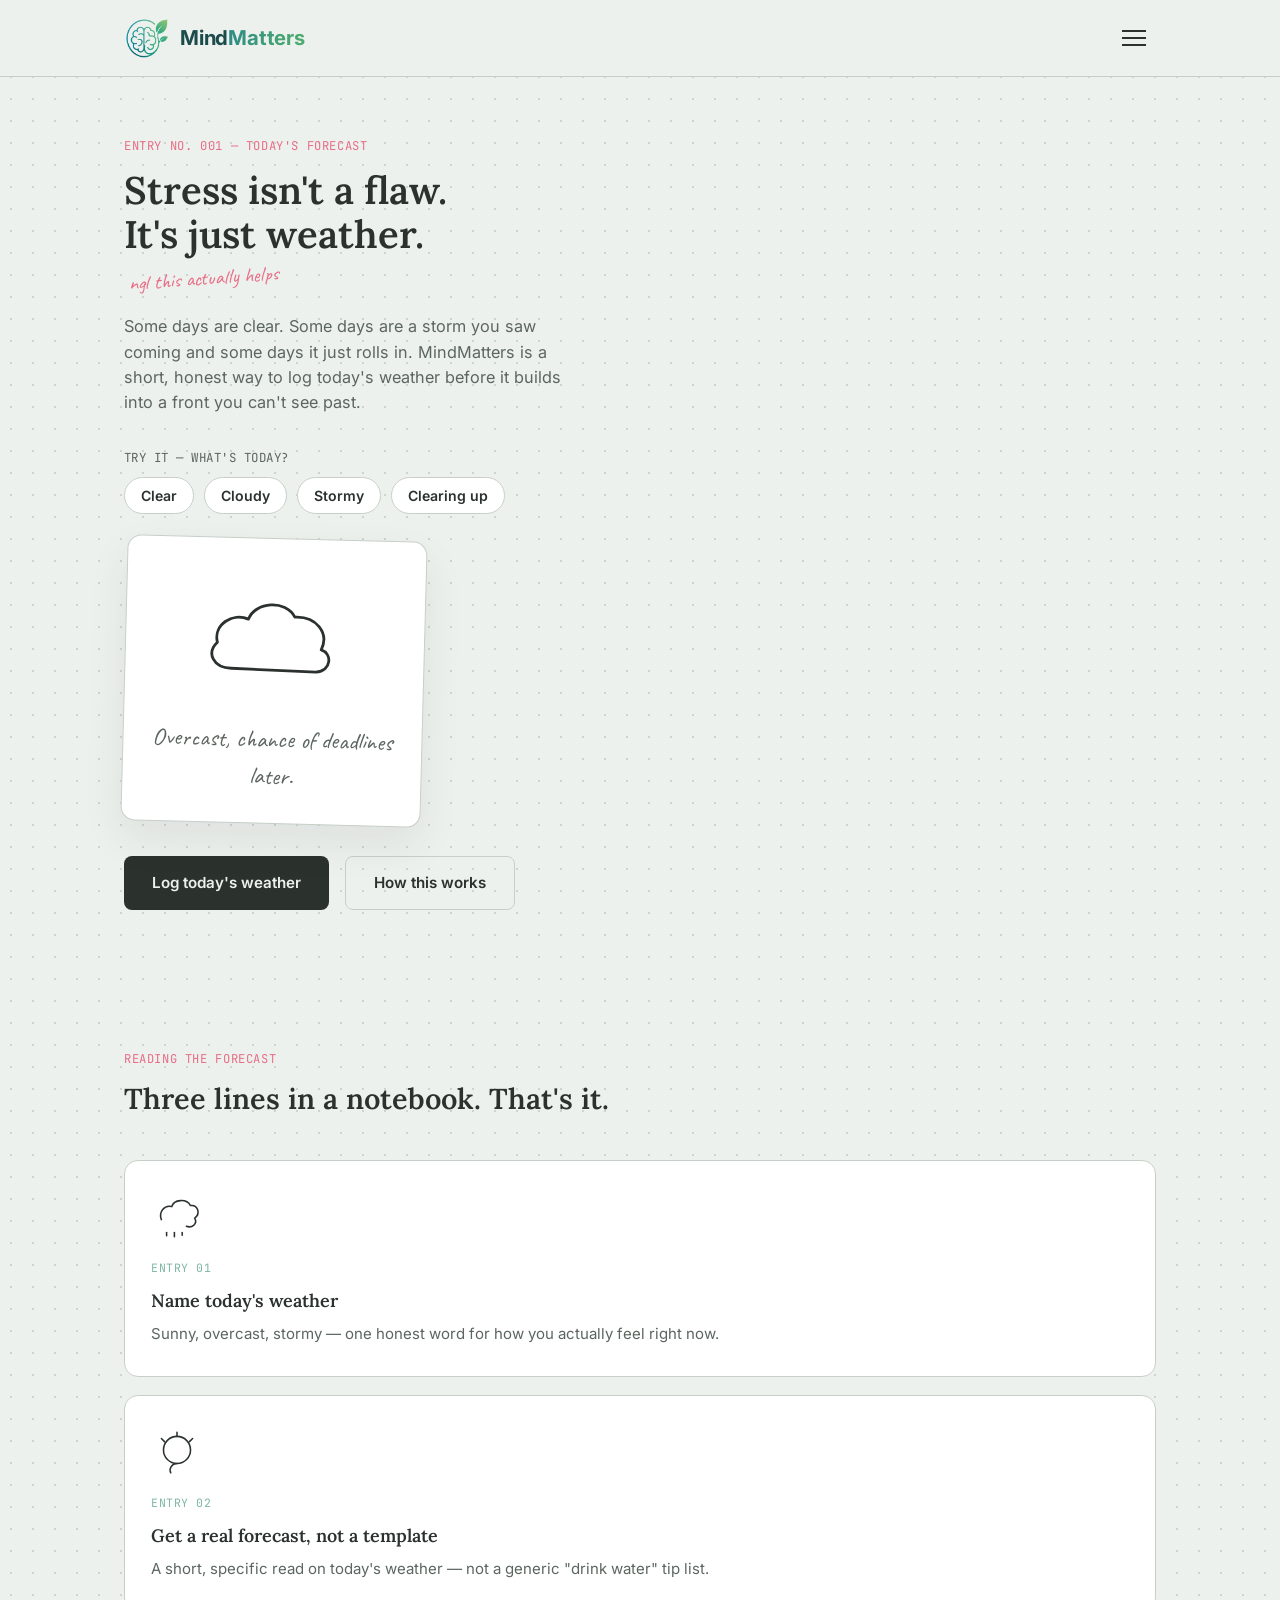
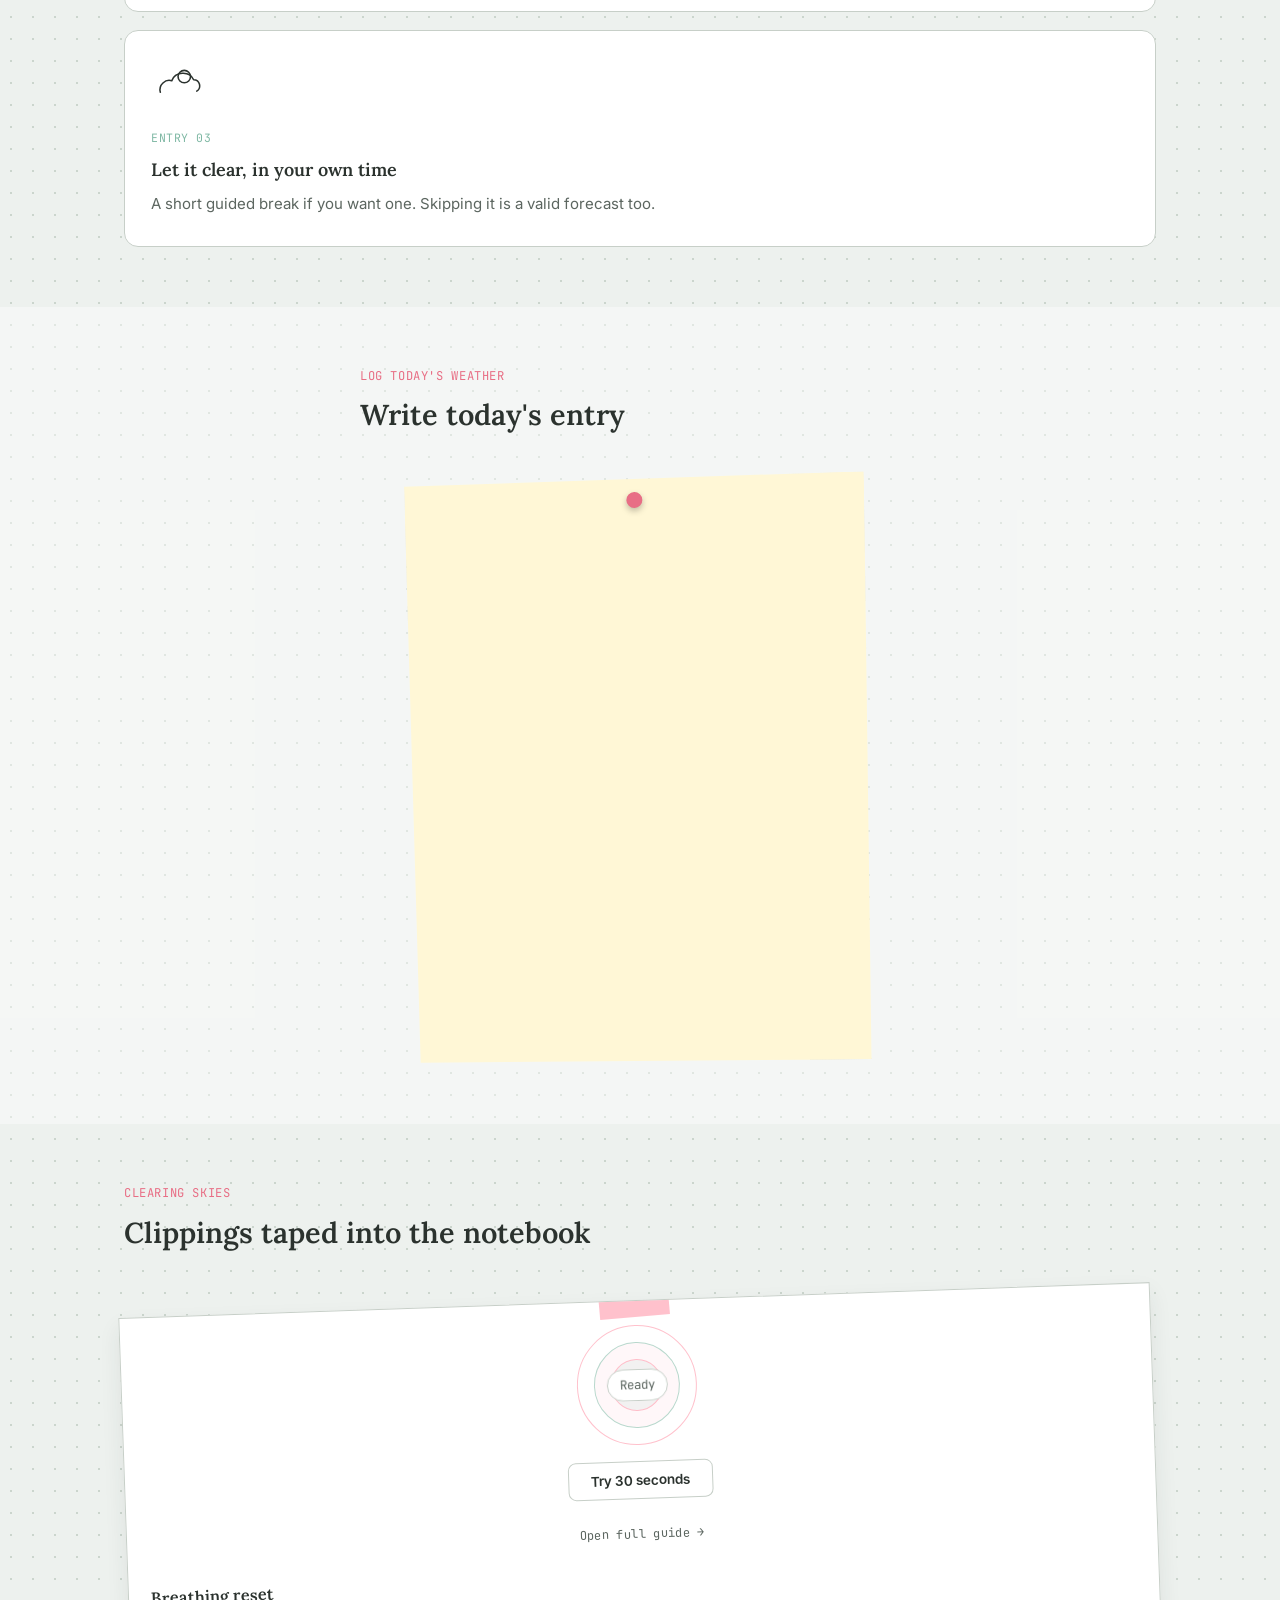
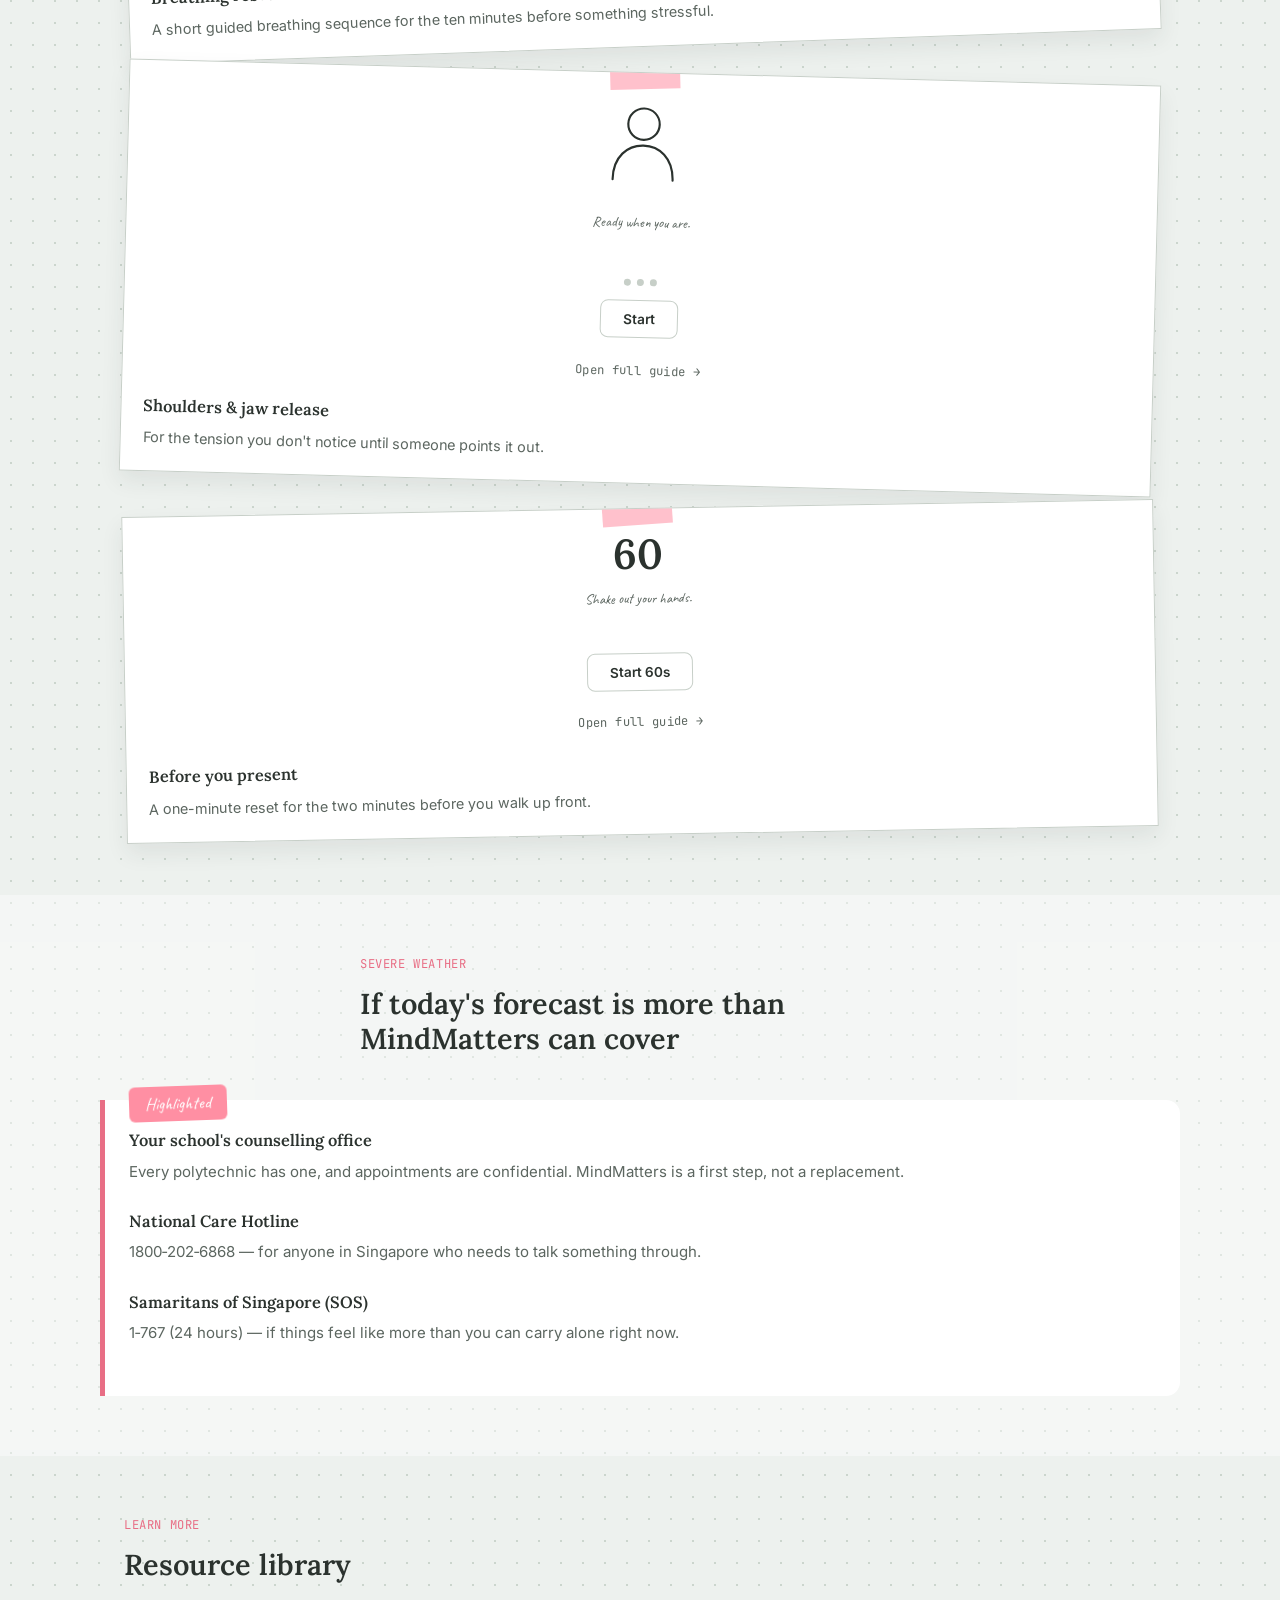
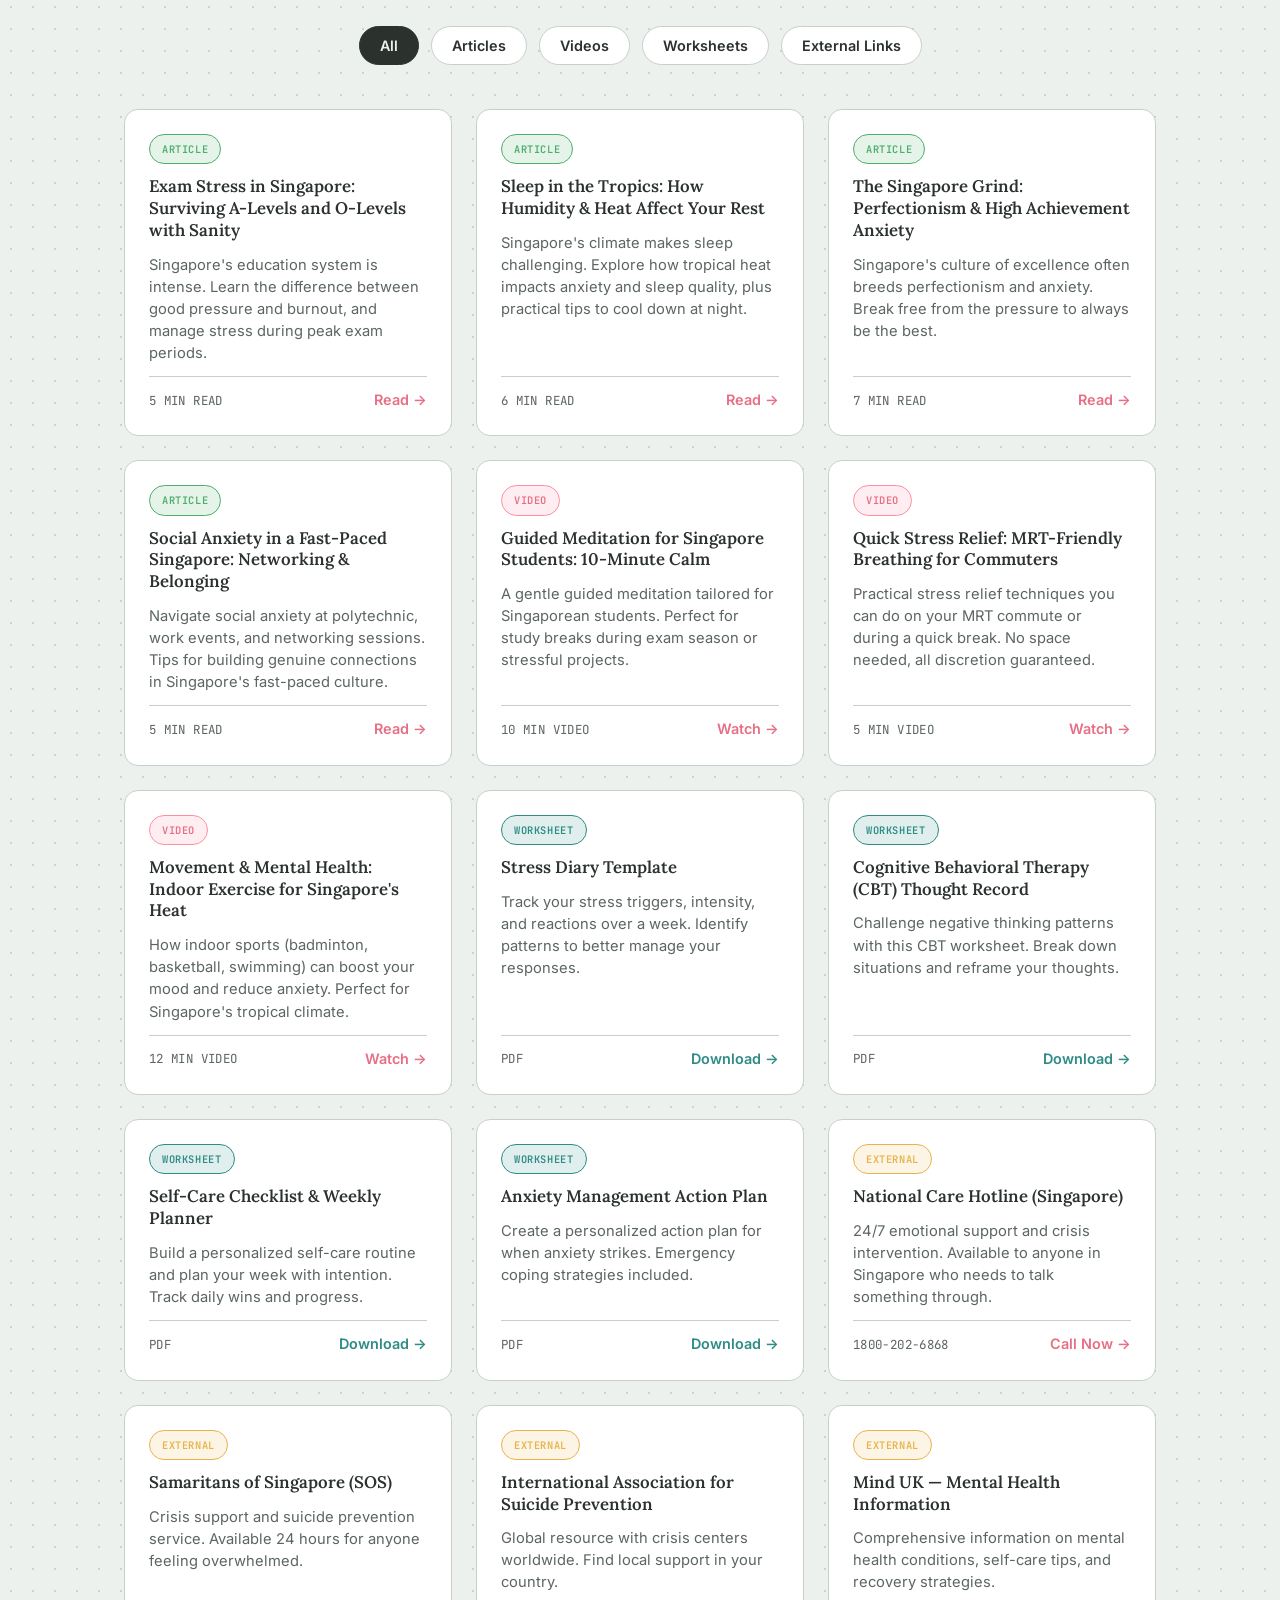
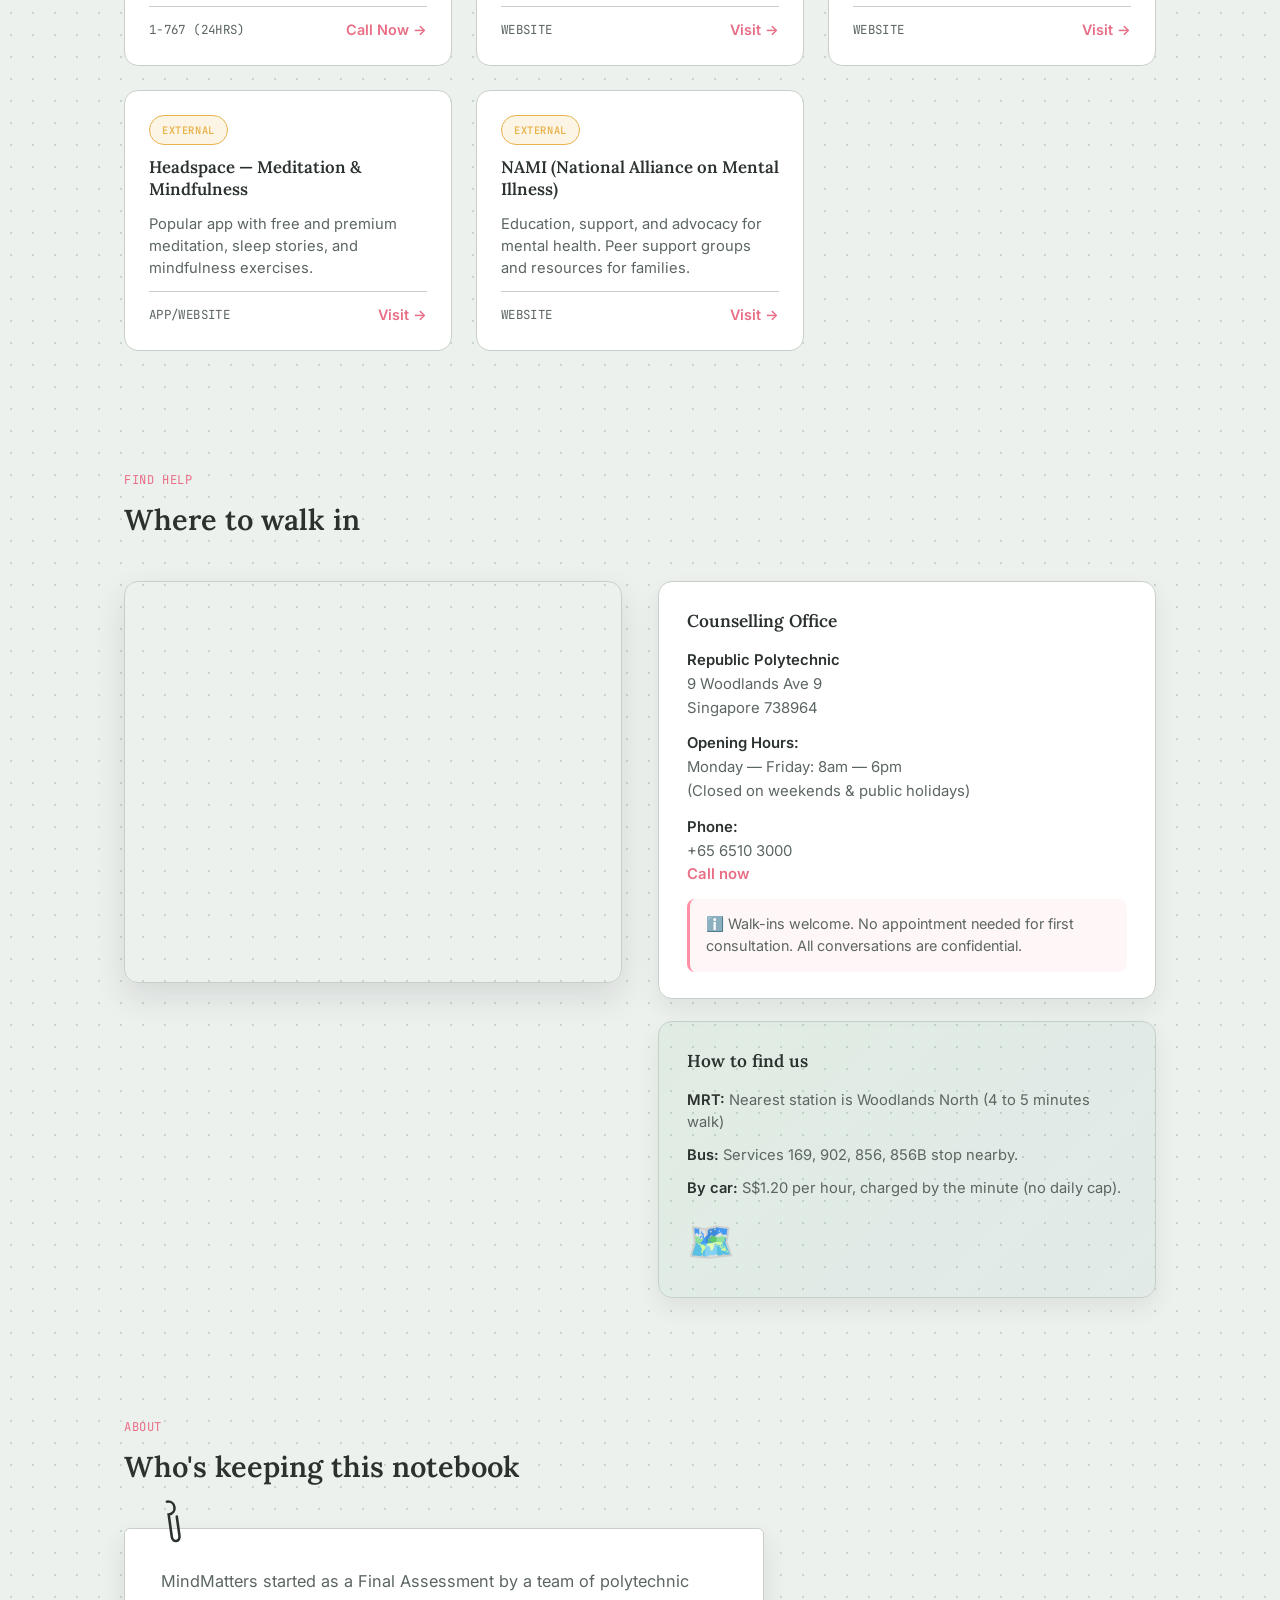
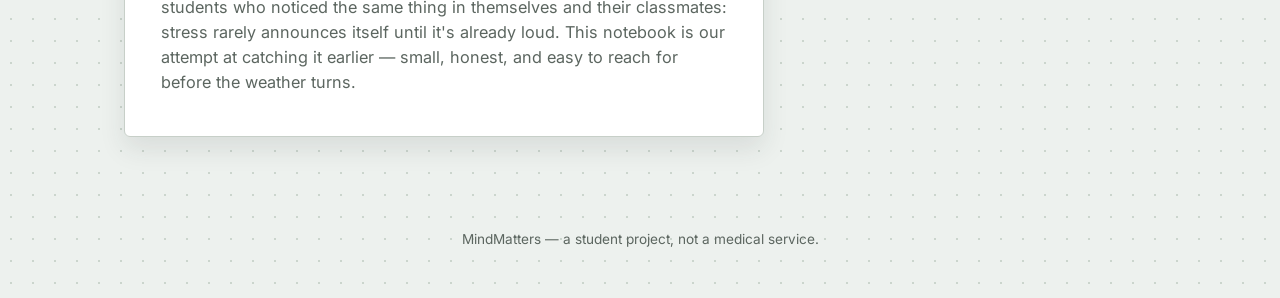
==== commit d1f938be: "Correct the information of Republic Polytechnic Counselling Office, including address, opening hours" ====
--- a/index.html
+++ b/index.html
@@ -476,18 +476,18 @@
           <h3>Counselling Office</h3>
           <p class="locate-address">
             <strong>Republic Polytechnic</strong><br>
-            70 Woodlands Ave 9<br>
-            Singapore 737927
+            9 Woodlands Ave 9<br>
+            Singapore 738964
           </p>
           <p class="locate-hours">
             <strong>Opening Hours:</strong><br>
-            Monday — Friday: 8:30am — 5:00pm<br>
+            Monday — Friday: 8am — 6pm<br>
             (Closed on weekends & public holidays)
           </p>
           <p class="locate-phone">
             <strong>Phone:</strong><br>
-            +65 6159 2288 (Main)<br>
-            <a href="tel:+6561592288" class="locate-link">Call now</a>
+            +65 6510 3000<br>
+            <a href="tel:+6565103000" class="locate-link">Call now</a>
           </p>
           <p class="locate-note">
             ℹ️ Walk-ins welcome. No appointment needed for first consultation.
@@ -498,9 +498,9 @@
         <article class="locate-card locate-tips">
           <h3>How to find us</h3>
           <ul class="locate-directions">
-            <li><strong>MRT:</strong> Nearest station is Bedok (2km away). Take a taxi or bus from there.</li>
-            <li><strong>Bus:</strong> Services 24, 38, 43, 175, 188 stop nearby.</li>
-            <li><strong>By car:</strong> Free parking available on campus.</li>
+            <li><strong>MRT:</strong> Nearest station is Woodlands North (4 to 5 minutes walk)</li>
+            <li><strong>Bus:</strong> Services 169, 902, 856, 856B stop nearby.</li>
+            <li><strong>By car:</strong> S$1.20 per hour, charged by the minute (no daily cap).</li>
           </ul>
           <p class="locate-emoji" aria-hidden="true">🗺️</p>
         </article>
@@ -523,7 +523,7 @@
         </svg>
       </div>
       <p class="about-copy">
-        MindMatters started as a Final Year Assignment by a team of polytechnic
+        MindMatters started as a Final Assessment by a team of polytechnic
         students who noticed the same thing in themselves and their classmates:
         stress rarely announces itself until it's already loud. This notebook
         is our attempt at catching it earlier — small, honest, and easy to
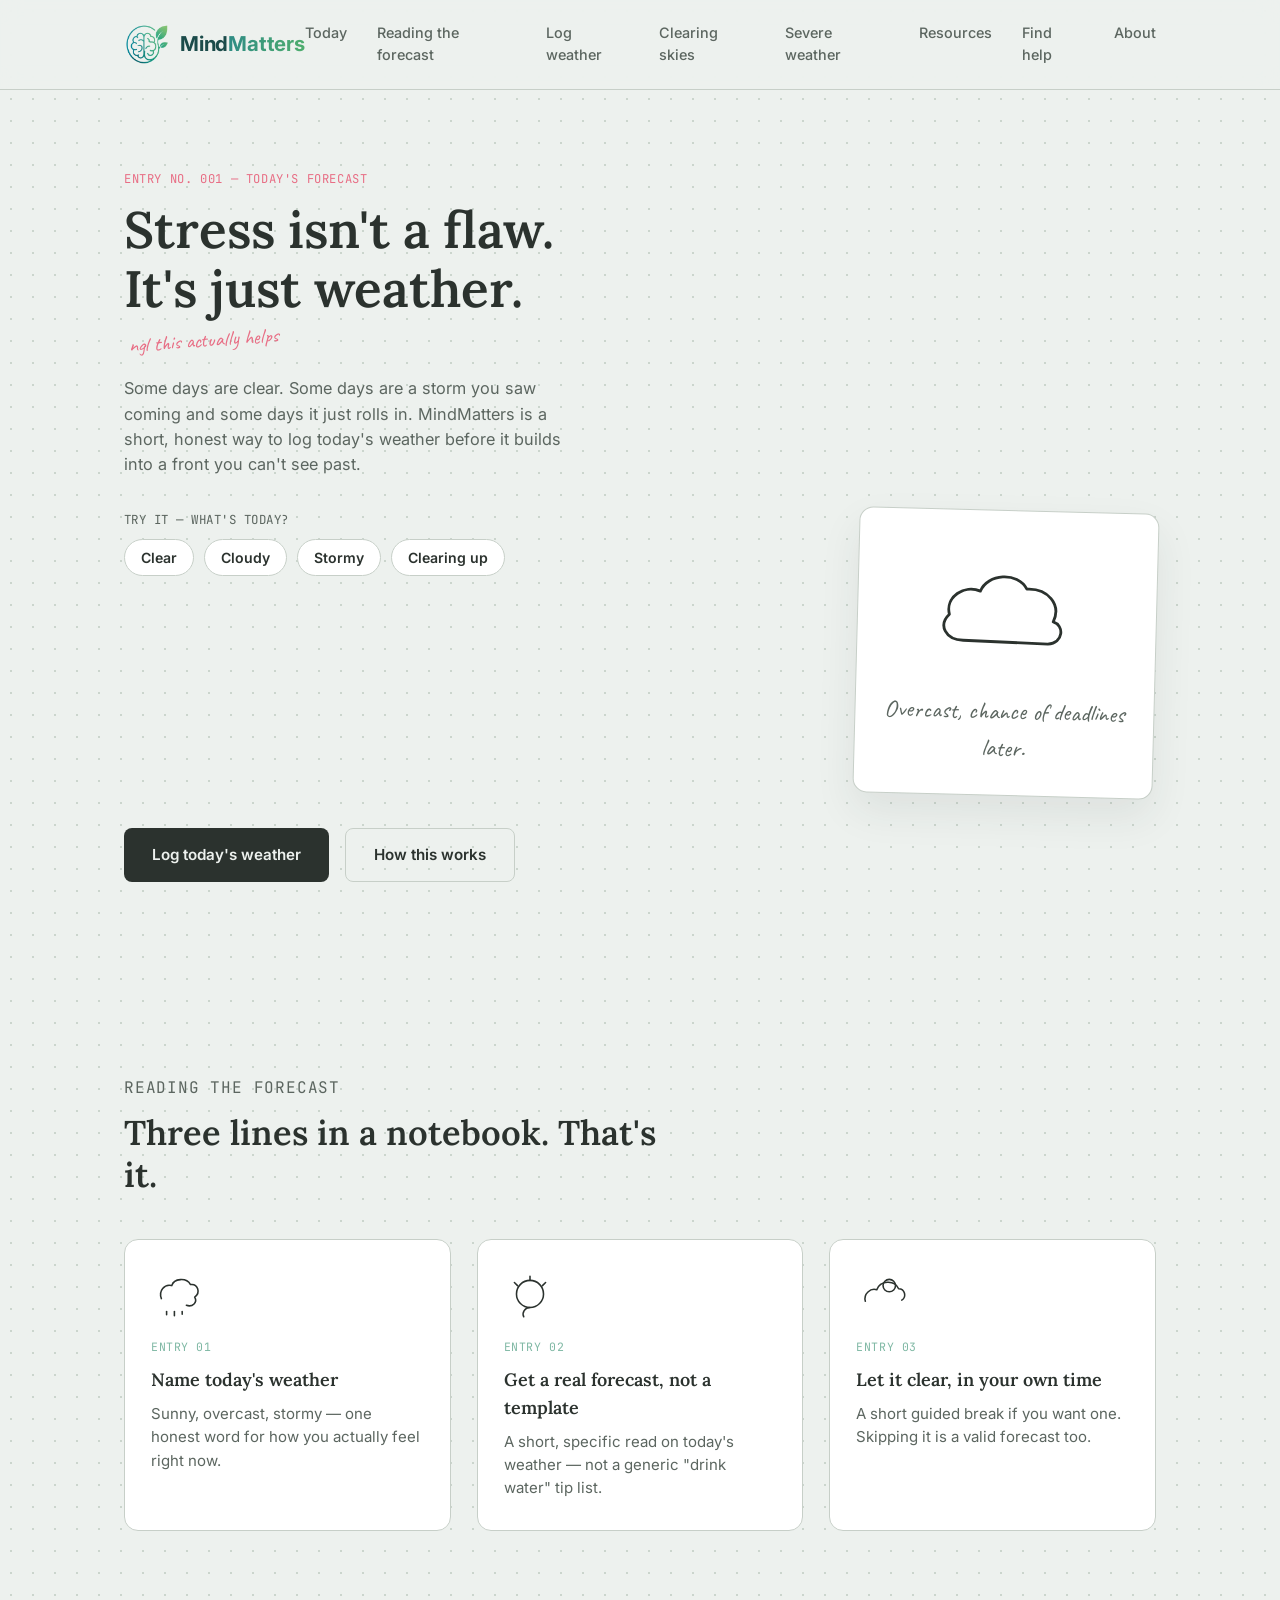
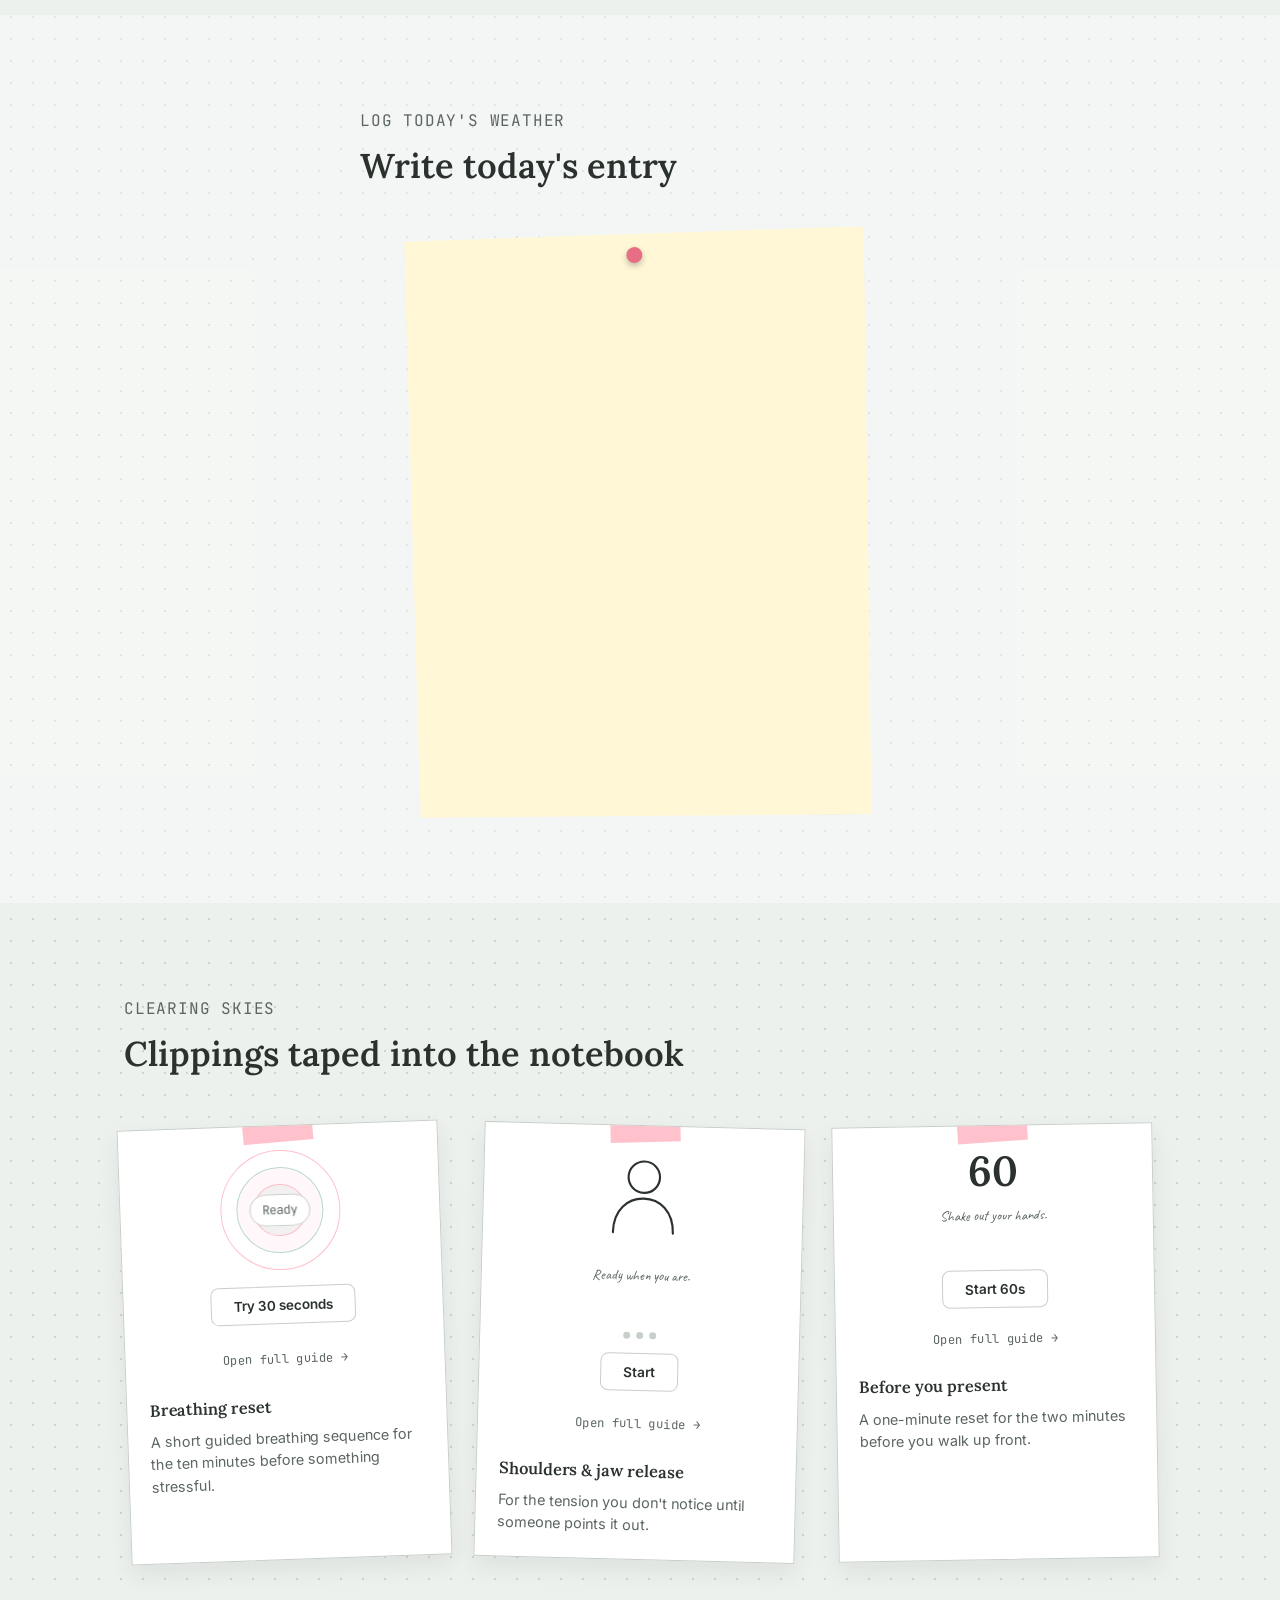
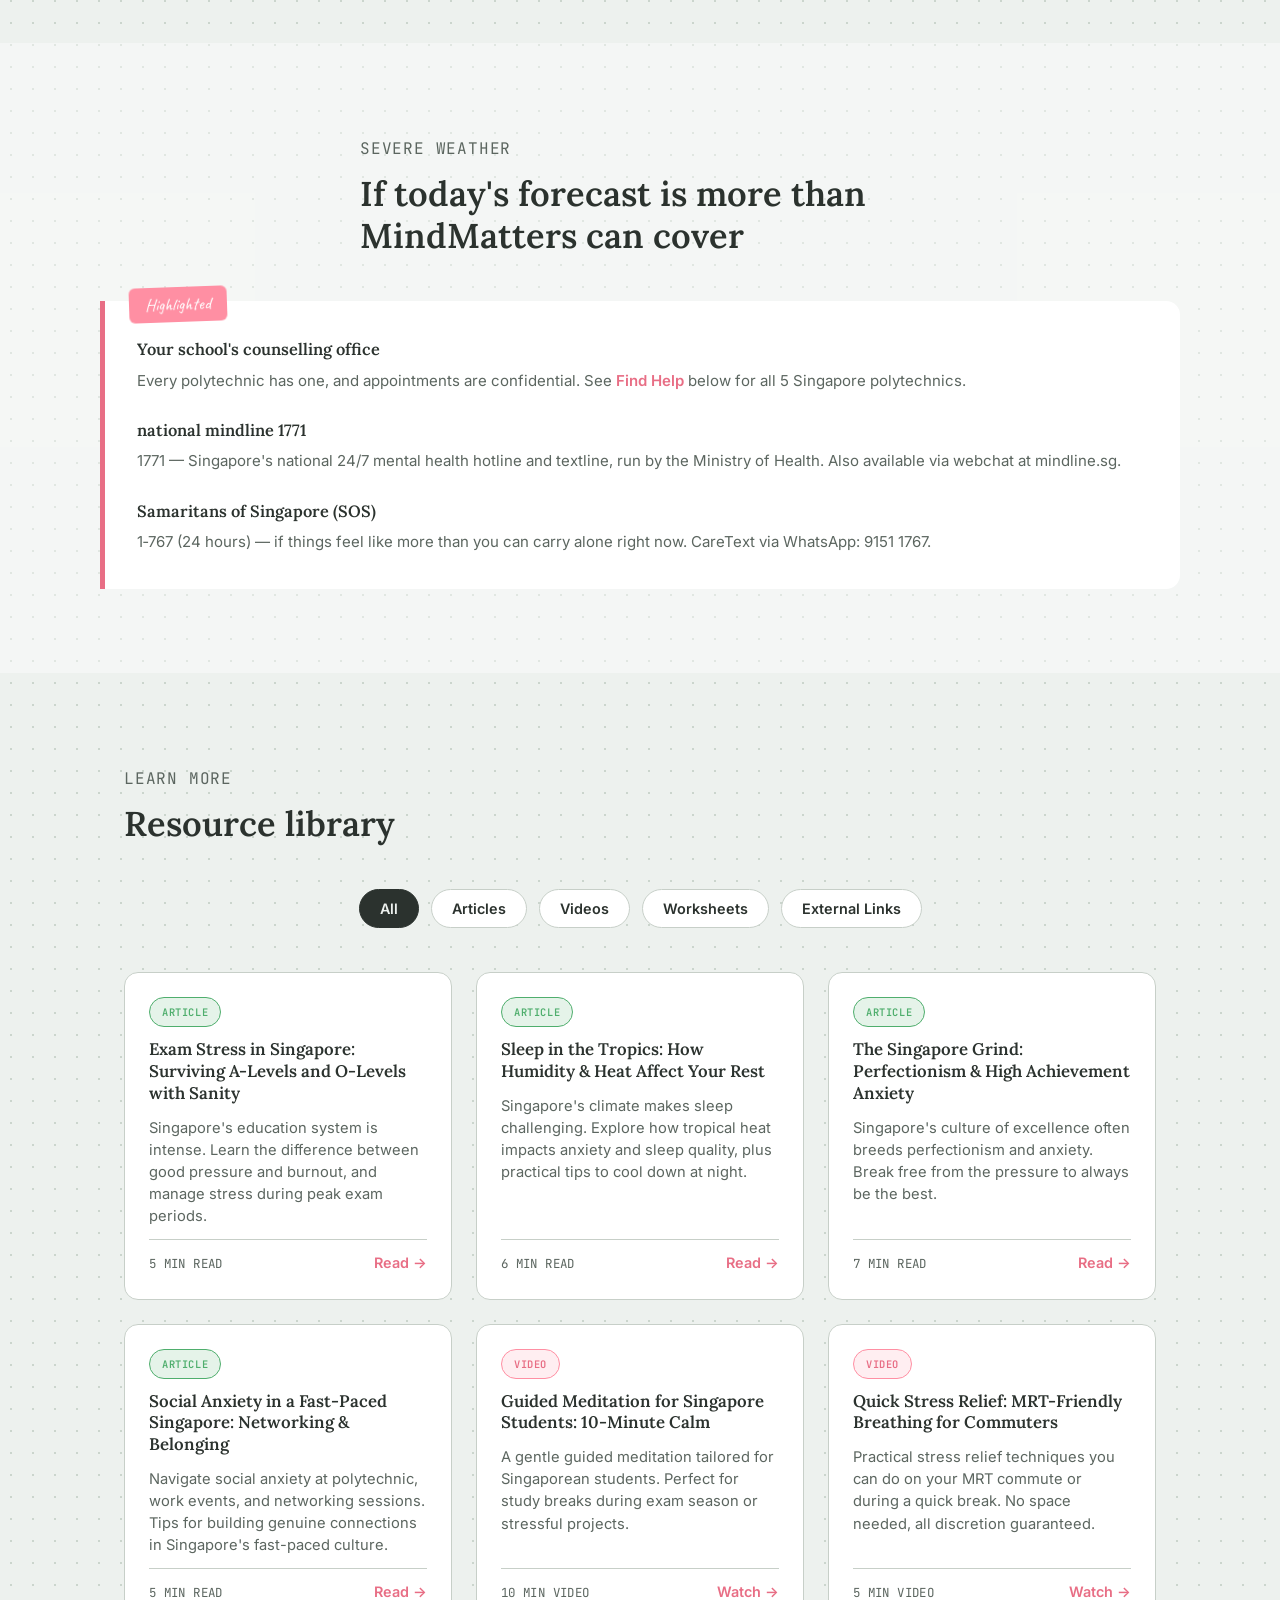
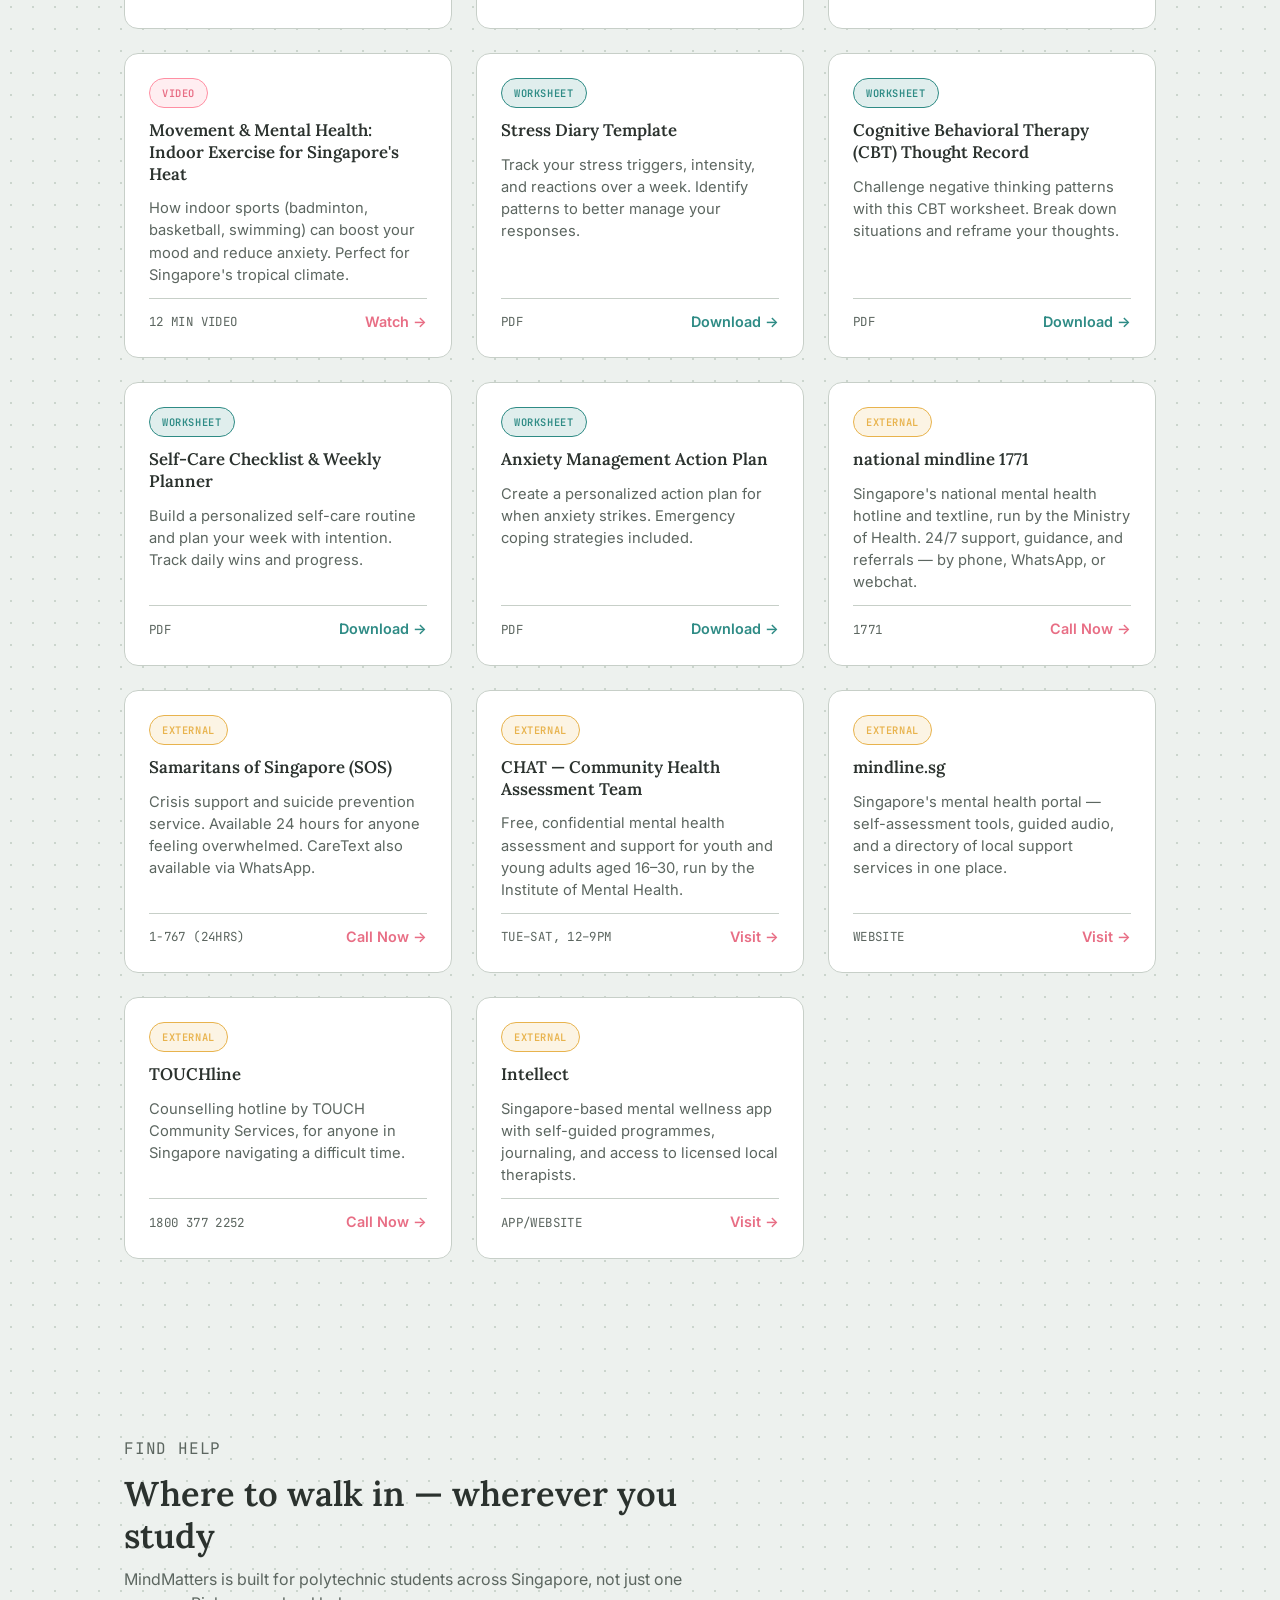
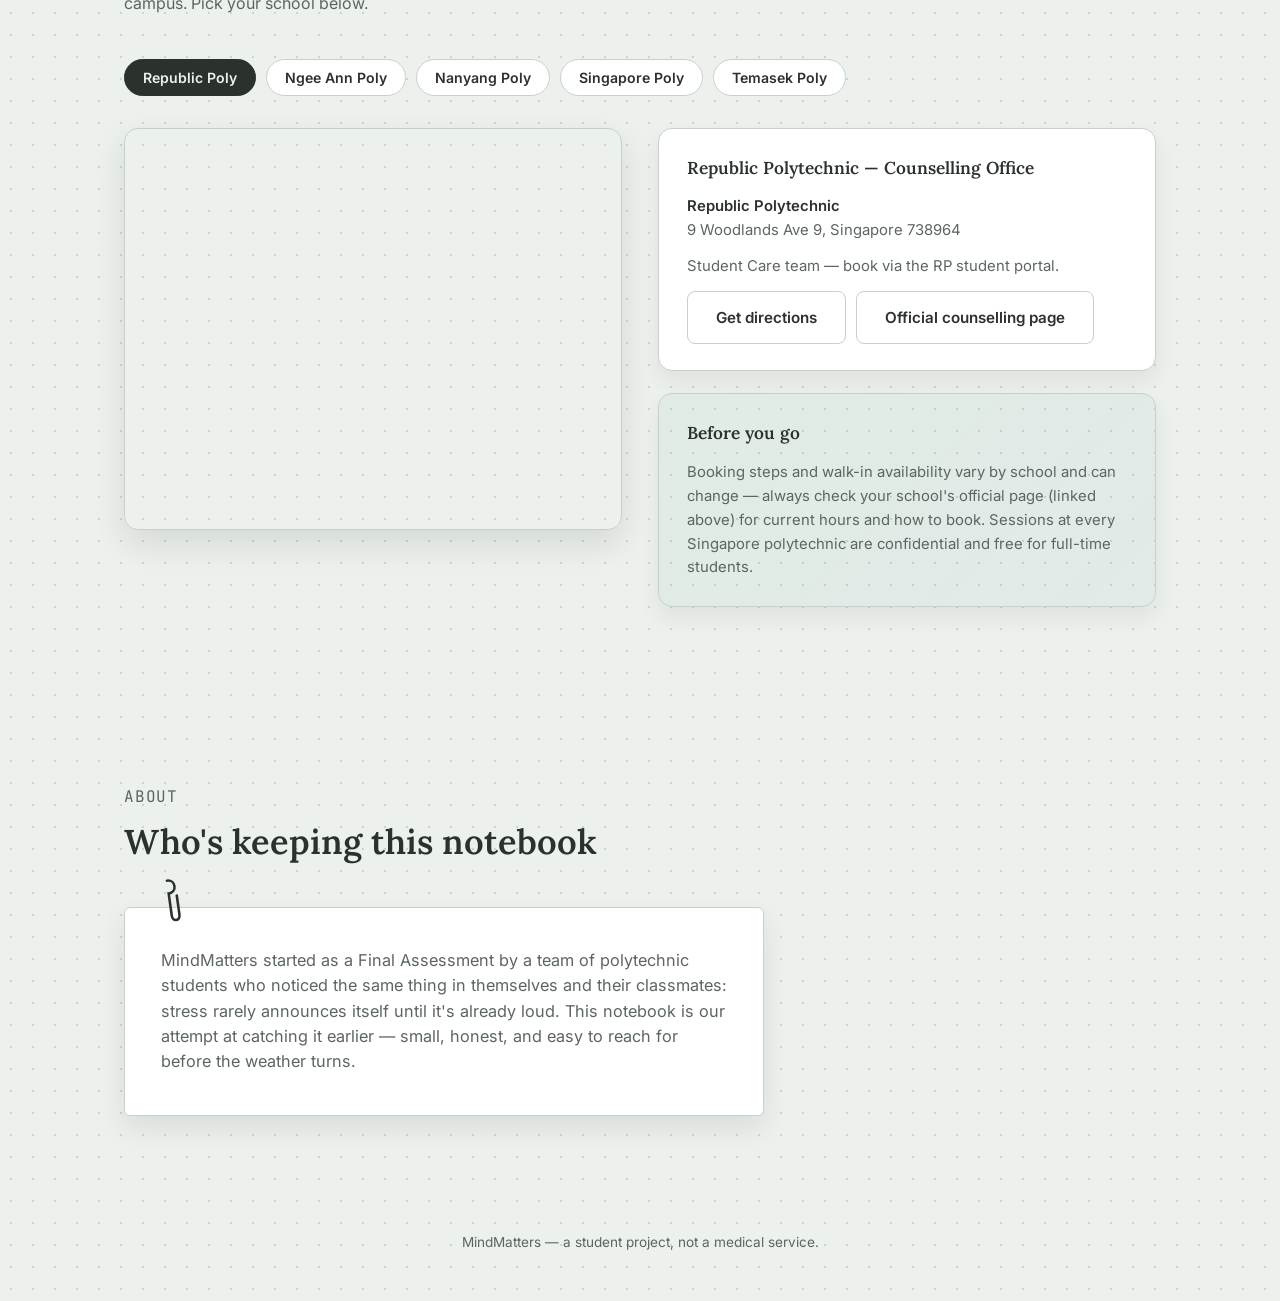
==== commit e88bd37b: "Add other 4 polytechnic colleges in the list of colleges in the index.html file." ====
--- a/index.html
+++ b/index.html
@@ -250,15 +250,15 @@
       <div class="resource-list">
         <article class="resource-item">
           <h3>Your school's counselling office</h3>
-          <p>Every polytechnic has one, and appointments are confidential. MindMatters is a first step, not a replacement.</p>
+          <p>Every polytechnic has one, and appointments are confidential. See <a href="#locate" class="locate-link">Find Help</a> below for all 5 Singapore polytechnics.</p>
         </article>
         <article class="resource-item">
-          <h3>National Care Hotline</h3>
-          <p>1800‑202‑6868 — for anyone in Singapore who needs to talk something through.</p>
+          <h3>national mindline 1771</h3>
+          <p>1771 — Singapore's national 24/7 mental health hotline and textline, run by the Ministry of Health. Also available via webchat at mindline.sg.</p>
         </article>
         <article class="resource-item">
           <h3>Samaritans of Singapore (SOS)</h3>
-          <p>1‑767 (24 hours) — if things feel like more than you can carry alone right now.</p>
+          <p>1‑767 (24 hours) — if things feel like more than you can carry alone right now. CareText via WhatsApp: 9151 1767.</p>
         </article>
       </div>
     </div>
@@ -399,18 +399,18 @@
       <!-- EXTERNAL RESOURCES -->
       <article class="resource-card resource-external" data-category="external">
         <div class="resource-badge badge-external">External</div>
-        <h3>National Care Hotline (Singapore)</h3>
-        <p class="resource-excerpt">24/7 emotional support and crisis intervention. Available to anyone in Singapore who needs to talk something through.</p>
-        <div class="resource-meta">
-          <span class="read-time">1800-202-6868</span>
-          <a href="tel:1800-202-6868" class="resource-link">Call Now →</a>
+        <h3>national mindline 1771</h3>
+        <p class="resource-excerpt">Singapore's national mental health hotline and textline, run by the Ministry of Health. 24/7 support, guidance, and referrals — by phone, WhatsApp, or webchat.</p>
+        <div class="resource-meta">
+          <span class="read-time">1771</span>
+          <a href="tel:1771" class="resource-link">Call Now →</a>
         </div>
       </article>
 
       <article class="resource-card resource-external" data-category="external">
         <div class="resource-badge badge-external">External</div>
         <h3>Samaritans of Singapore (SOS)</h3>
-        <p class="resource-excerpt">Crisis support and suicide prevention service. Available 24 hours for anyone feeling overwhelmed.</p>
+        <p class="resource-excerpt">Crisis support and suicide prevention service. Available 24 hours for anyone feeling overwhelmed. CareText also available via WhatsApp.</p>
         <div class="resource-meta">
           <span class="read-time">1-767 (24hrs)</span>
           <a href="tel:1-767" class="resource-link">Call Now →</a>
@@ -419,90 +419,81 @@
 
       <article class="resource-card resource-external" data-category="external">
         <div class="resource-badge badge-external">External</div>
-        <h3>International Association for Suicide Prevention</h3>
-        <p class="resource-excerpt">Global resource with crisis centers worldwide. Find local support in your country.</p>
-        <div class="resource-meta">
-          <span class="read-time">Website</span>
-          <a href="https://www.iasp.info/" class="resource-link" target="_blank">Visit →</a>
+        <h3>CHAT — Community Health Assessment Team</h3>
+        <p class="resource-excerpt">Free, confidential mental health assessment and support for youth and young adults aged 16–30, run by the Institute of Mental Health.</p>
+        <div class="resource-meta">
+          <span class="read-time">Tue–Sat, 12–9pm</span>
+          <a href="https://www.imh.com.sg/CHAT/" class="resource-link" target="_blank">Visit →</a>
         </div>
       </article>
 
       <article class="resource-card resource-external" data-category="external">
         <div class="resource-badge badge-external">External</div>
-        <h3>Mind UK — Mental Health Information</h3>
-        <p class="resource-excerpt">Comprehensive information on mental health conditions, self-care tips, and recovery strategies.</p>
+        <h3>mindline.sg</h3>
+        <p class="resource-excerpt">Singapore's mental health portal — self-assessment tools, guided audio, and a directory of local support services in one place.</p>
         <div class="resource-meta">
           <span class="read-time">Website</span>
-          <a href="https://www.mind.org.uk/" class="resource-link" target="_blank">Visit →</a>
+          <a href="https://mindline.sg/" class="resource-link" target="_blank">Visit →</a>
         </div>
       </article>
 
       <article class="resource-card resource-external" data-category="external">
         <div class="resource-badge badge-external">External</div>
-        <h3>Headspace — Meditation & Mindfulness</h3>
-        <p class="resource-excerpt">Popular app with free and premium meditation, sleep stories, and mindfulness exercises.</p>
-        <div class="resource-meta">
-          <span class="read-time">App/Website</span>
-          <a href="https://www.headspace.com/" class="resource-link" target="_blank">Visit →</a>
+        <h3>TOUCHline</h3>
+        <p class="resource-excerpt">Counselling hotline by TOUCH Community Services, for anyone in Singapore navigating a difficult time.</p>
+        <div class="resource-meta">
+          <span class="read-time">1800 377 2252</span>
+          <a href="tel:1800-377-2252" class="resource-link">Call Now →</a>
         </div>
       </article>
 
       <article class="resource-card resource-external" data-category="external">
         <div class="resource-badge badge-external">External</div>
-        <h3>NAMI (National Alliance on Mental Illness)</h3>
-        <p class="resource-excerpt">Education, support, and advocacy for mental health. Peer support groups and resources for families.</p>
-        <div class="resource-meta">
-          <span class="read-time">Website</span>
-          <a href="https://www.nami.org/" class="resource-link" target="_blank">Visit →</a>
-        </div>
-      </article>
-
-    </div>
-  </section>
-
-  <!-- LOCATE: FIND COUNSELING OFFICE -->
+        <h3>Intellect</h3>
+        <p class="resource-excerpt">Singapore-based mental wellness app with self-guided programmes, journaling, and access to licensed local therapists.</p>
+        <div class="resource-meta">
+          <span class="read-time">App/Website</span>
+          <a href="https://intellect.co/" class="resource-link" target="_blank">Visit →</a>
+        </div>
+      </article>
+
+    </div>
+  </section>
+
+  <!-- LOCATE: FIND COUNSELLING OFFICE (all 5 Singapore polytechnics) -->
   <section id="locate" class="section">
     <div class="section-head">
       <p class="eyebrow">Find help</p>
-      <h2>Where to walk in</h2>
+      <h2>Where to walk in — wherever you study</h2>
+      <p>MindMatters is built for polytechnic students across Singapore, not just one campus. Pick your school below.</p>
+    </div>
+
+    <div class="locate-switcher" role="group" aria-label="Choose your polytechnic">
+      <button class="poly-btn active" data-poly="rp" aria-pressed="true">Republic Poly</button>
+      <button class="poly-btn" data-poly="np" aria-pressed="false">Ngee Ann Poly</button>
+      <button class="poly-btn" data-poly="nyp" aria-pressed="false">Nanyang Poly</button>
+      <button class="poly-btn" data-poly="sp" aria-pressed="false">Singapore Poly</button>
+      <button class="poly-btn" data-poly="tp" aria-pressed="false">Temasek Poly</button>
     </div>
 
     <div class="locate-container">
       <div class="locate-map">
-        <iframe src="https://www.google.com/maps/embed?pb=!1m18!1m12!1m3!1d3988.823456789!2d103.8345!3d1.3733!2m3!1f0!2f0!3f0!3m2!1i1024!2i768!4f13.1!3m3!1m2!1s0x31da14e9c5c5c5c5%3A0xabcdef1234567890!2sRepublic%20Polytechnic!5e0!3m2!1sen!2ssg!4v1234567890" width="100%" height="400" style="border:0;" allowfullscreen="" loading="lazy" referrerpolicy="no-referrer-when-downgrade" title="Republic Polytechnic Counseling Office Location"></iframe>
+        <iframe id="locateMapFrame" src="" width="600" height="450" style="border:0;" allowfullscreen="" loading="lazy" referrerpolicy="strict-origin-when-cross-origin" title="Campus map"></iframe>
       </div>
       <div class="locate-info">
         <article class="locate-card">
-          <h3>Counselling Office</h3>
-          <p class="locate-address">
-            <strong>Republic Polytechnic</strong><br>
-            9 Woodlands Ave 9<br>
-            Singapore 738964
-          </p>
-          <p class="locate-hours">
-            <strong>Opening Hours:</strong><br>
-            Monday — Friday: 8am — 6pm<br>
-            (Closed on weekends & public holidays)
-          </p>
-          <p class="locate-phone">
-            <strong>Phone:</strong><br>
-            +65 6510 3000<br>
-            <a href="tel:+6565103000" class="locate-link">Call now</a>
-          </p>
-          <p class="locate-note">
-            ℹ️ Walk-ins welcome. No appointment needed for first consultation.
-            All conversations are confidential.
-          </p>
+          <h3 id="locatePolyName">Counselling Office</h3>
+          <p class="locate-address" id="locateAddress"></p>
+          <p class="locate-note-text" id="locateExtra"></p>
+          <div class="locate-actions">
+            <a href="#" id="locateDirectionsLink" class="btn btn-ghost" target="_blank" rel="noopener">Get directions</a>
+            <a href="#" id="locateOfficialLink" class="btn btn-ghost" target="_blank" rel="noopener">Official counselling page</a>
+          </div>
         </article>
 
         <article class="locate-card locate-tips">
-          <h3>How to find us</h3>
-          <ul class="locate-directions">
-            <li><strong>MRT:</strong> Nearest station is Woodlands North (4 to 5 minutes walk)</li>
-            <li><strong>Bus:</strong> Services 169, 902, 856, 856B stop nearby.</li>
-            <li><strong>By car:</strong> S$1.20 per hour, charged by the minute (no daily cap).</li>
-          </ul>
-          <p class="locate-emoji" aria-hidden="true">🗺️</p>
+          <h3>Before you go</h3>
+          <p>Booking steps and walk-in availability vary by school and can change — always check your school's official page (linked above) for current hours and how to book. Sessions at every Singapore polytechnic are confidential and free for full-time students.</p>
         </article>
       </div>
     </div>
--- a/style.css
+++ b/style.css
@@ -336,10 +336,7 @@
   max-width: var(--max-width);
   margin: 0 auto;
   padding: 80px 24px 100px;
-  display: grid;
-  grid-template-columns: 1.1fr 0.9fr;
-  gap: 48px;
-  align-items: start;
+  display: block;
 }
 .hero h1 {
   font-size: clamp(2.1rem, 4vw, 3.2rem);
@@ -410,6 +407,7 @@
 .section-alt > * { max-width: var(--max-width); margin-left: auto; margin-right: auto; }
 .section-head { max-width: 56ch; margin-bottom: 44px; }
 .section-head h2 { font-size: clamp(1.6rem, 3vw, 2.15rem); line-height: 1.22; }
+.section-head p { margin-top: 10px; font-size: 1rem; color: var(--ink-soft); line-height: 1.5; }
 
 /* ---------- Steps ---------- */
 .steps { display: grid; grid-template-columns: repeat(3, 1fr); gap: 26px; }
@@ -678,7 +676,7 @@
 
 /* ---------- Responsive ---------- */
 @media (max-width: 860px) {
-  .hero { grid-template-columns: 1fr; padding-top: 52px; }
+  .hero { padding-top: 52px; }
   .hero-visual { order: -1; margin-bottom: 24px; justify-content: flex-start; }
   .steps { grid-template-columns: 1fr; }
   .library-grid { grid-template-columns: 1fr; }
@@ -864,7 +862,30 @@
   min-height: 1.4em;
 }
 
-/* ---------- Locate: Find Counseling Office ---------- */
+/* ---------- Locate: Find Counselling Office (all 5 SG polytechnics) ---------- */
+.locate-switcher {
+  display: flex;
+  flex-wrap: wrap;
+  gap: 10px;
+  margin-bottom: 32px;
+}
+
+.poly-btn {
+  font-family: var(--font-body);
+  font-weight: 600;
+  font-size: 0.88rem;
+  padding: 9px 18px;
+  border-radius: 100px;
+  border: 1.5px solid var(--line);
+  background: var(--paper-white);
+  color: var(--ink);
+  cursor: pointer;
+  transition: transform 0.12s ease, border-color 0.12s ease, background 0.12s ease;
+}
+.poly-btn:hover { transform: translateY(-1px); border-color: var(--ink); }
+.poly-btn:focus-visible { outline: 2px solid var(--ink); outline-offset: 2px; }
+.poly-btn.active { background: var(--ink); color: var(--paper); border-color: var(--ink); }
+
 .locate-container {
   display: grid;
   grid-template-columns: 1fr 1fr;
@@ -906,19 +927,23 @@
 }
 
 .locate-address,
-.locate-hours,
-.locate-phone {
+.locate-note-text {
   font-size: 0.93rem;
   color: var(--ink-soft);
   line-height: 1.6;
   margin-bottom: 12px;
 }
 
-.locate-address strong,
-.locate-hours strong,
-.locate-phone strong {
+.locate-address strong {
   color: var(--ink);
   font-weight: 600;
+}
+
+.locate-actions {
+  display: flex;
+  flex-wrap: wrap;
+  gap: 10px;
+  margin-top: 6px;
 }
 
 .locate-link {
@@ -946,28 +971,11 @@
   background: linear-gradient(135deg, rgba(79, 174, 109, 0.08), rgba(46, 139, 133, 0.06));
 }
 
-.locate-directions {
-  list-style: none;
-  padding: 0;
+.locate-tips p {
+  font-size: 0.93rem;
+  color: var(--ink-soft);
+  line-height: 1.6;
   margin: 0;
-}
-
-.locate-directions li {
-  font-size: 0.92rem;
-  color: var(--ink-soft);
-  margin-bottom: 10px;
-  padding-left: 0;
-}
-
-.locate-directions strong {
-  color: var(--ink);
-  font-weight: 600;
-}
-
-.locate-emoji {
-  font-size: 2.4rem;
-  margin-top: 12px;
-  opacity: 0.8;
 }
 
 /* ---------- Resource Library ---------- */
@@ -1153,6 +1161,18 @@
     white-space: nowrap;
   }
 }
+
+/* Note: this block previously had a corrupted opening — the media
+   query wrapper and a .locate-container selector were accidentally
+   deleted, leaving an orphaned declaration. That caused every rule
+   below it (including the mobile nav and single-column overrides)
+   to apply globally at ALL screen sizes instead of only on mobile —
+   the root cause of the misaligned/stacked cards. Fixed by restoring
+   the media query wrapper and removing rules already handled
+   correctly in the media queries above. */
+@media (max-width: 860px) {
+  .locate-container {
+    grid-template-columns: 1fr;
     gap: 24px;
   }
 
@@ -1162,63 +1182,12 @@
 
   .section { padding: 60px 24px; }
   .section-head h2 { font-size: clamp(1.4rem, 2.5vw, 1.8rem); }
-  .primary-nav { display: none; }
-  
-  .nav-toggle {
-    display: flex;
-  }
-
-  .nav-toggle.open span:nth-child(1) {
-    transform: rotate(45deg) translateY(12px);
-  }
-  .nav-toggle.open span:nth-child(2) {
-    opacity: 0;
-  }
-  .nav-toggle.open span:nth-child(3) {
-    transform: rotate(-45deg) translateY(-12px);
-  }
-
-  .primary-nav.open {
-    display: flex;
-    flex-direction: column;
-    position: absolute;
-    top: 60px;
-    left: 0;
-    right: 0;
-    background: rgba(237, 241, 238, 0.98);
-    backdrop-filter: blur(10px);
-    border-bottom: 1px solid var(--line);
-    gap: 0;
-    padding: 16px 24px;
-  }
-  .primary-nav.open a {
-    padding: 10px 0;
-    border-bottom: 1px solid var(--line);
-  }
-
-  .hero {
-    grid-template-columns: 1fr;
-    padding: 60px 24px 80px;
-    gap: 32px;
-  }
-
-  .hero h1 { font-size: clamp(1.8rem, 3.5vw, 2.4rem); }
 
   .weather-section {
     flex-direction: column;
     gap: 24px;
   }
 
-  .steps {
-    grid-template-columns: 1fr;
-    gap: 18px;
-  }
-
-  .library-grid {
-    grid-template-columns: 1fr;
-    gap: 24px;
-  }
-
   .alert-box {
     padding: 24px;
   }
